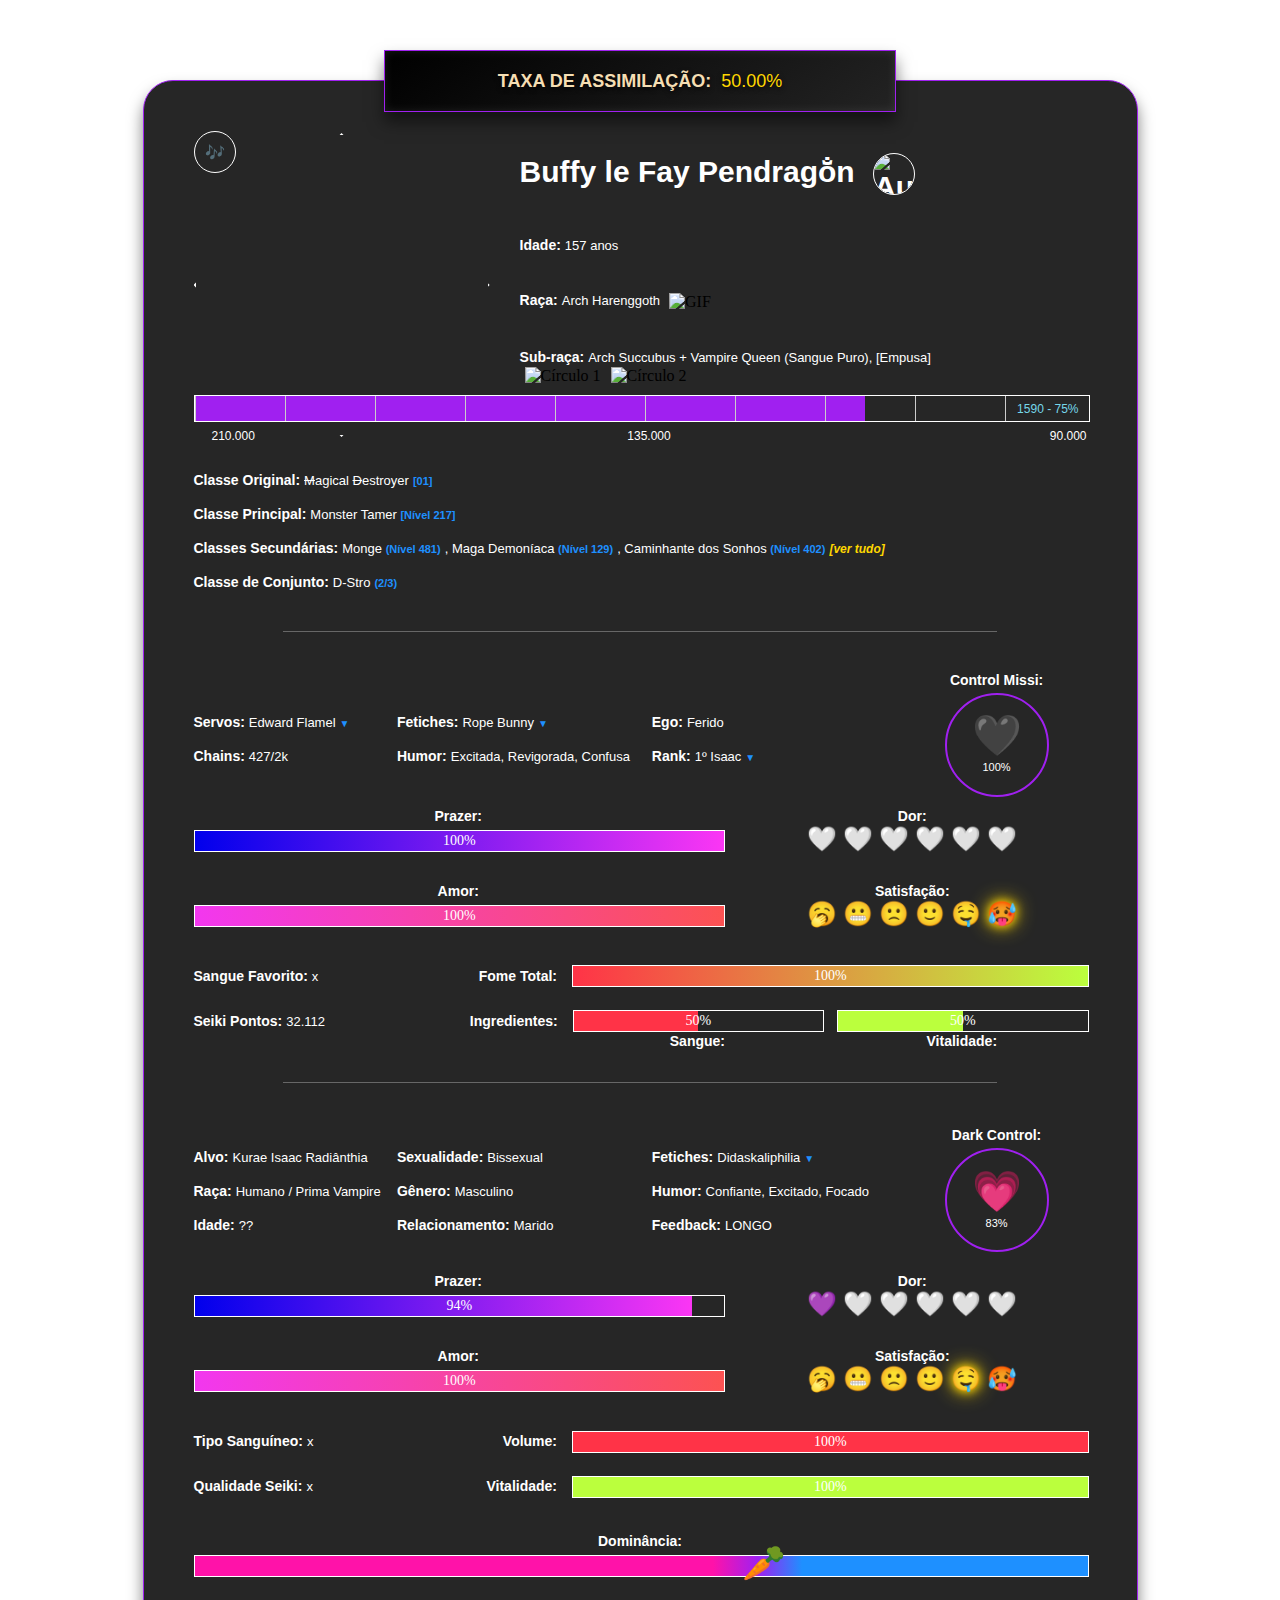
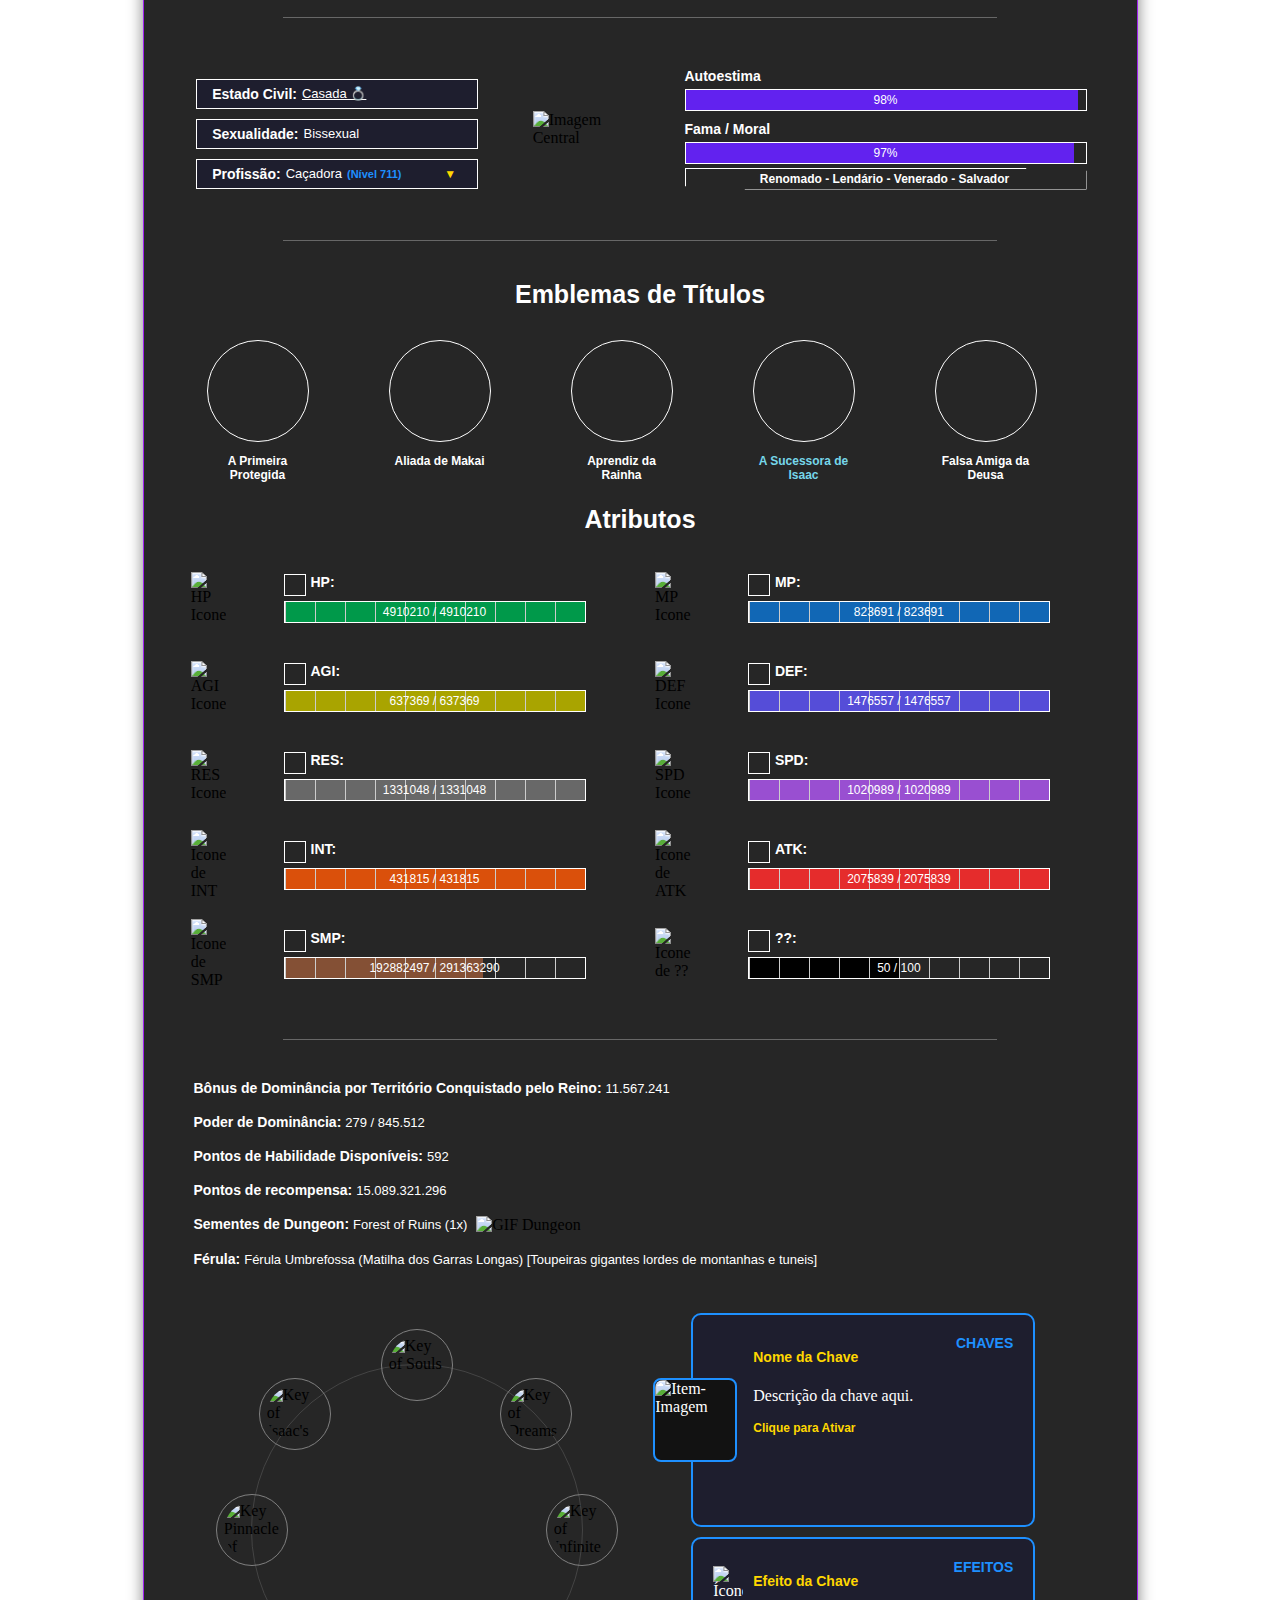
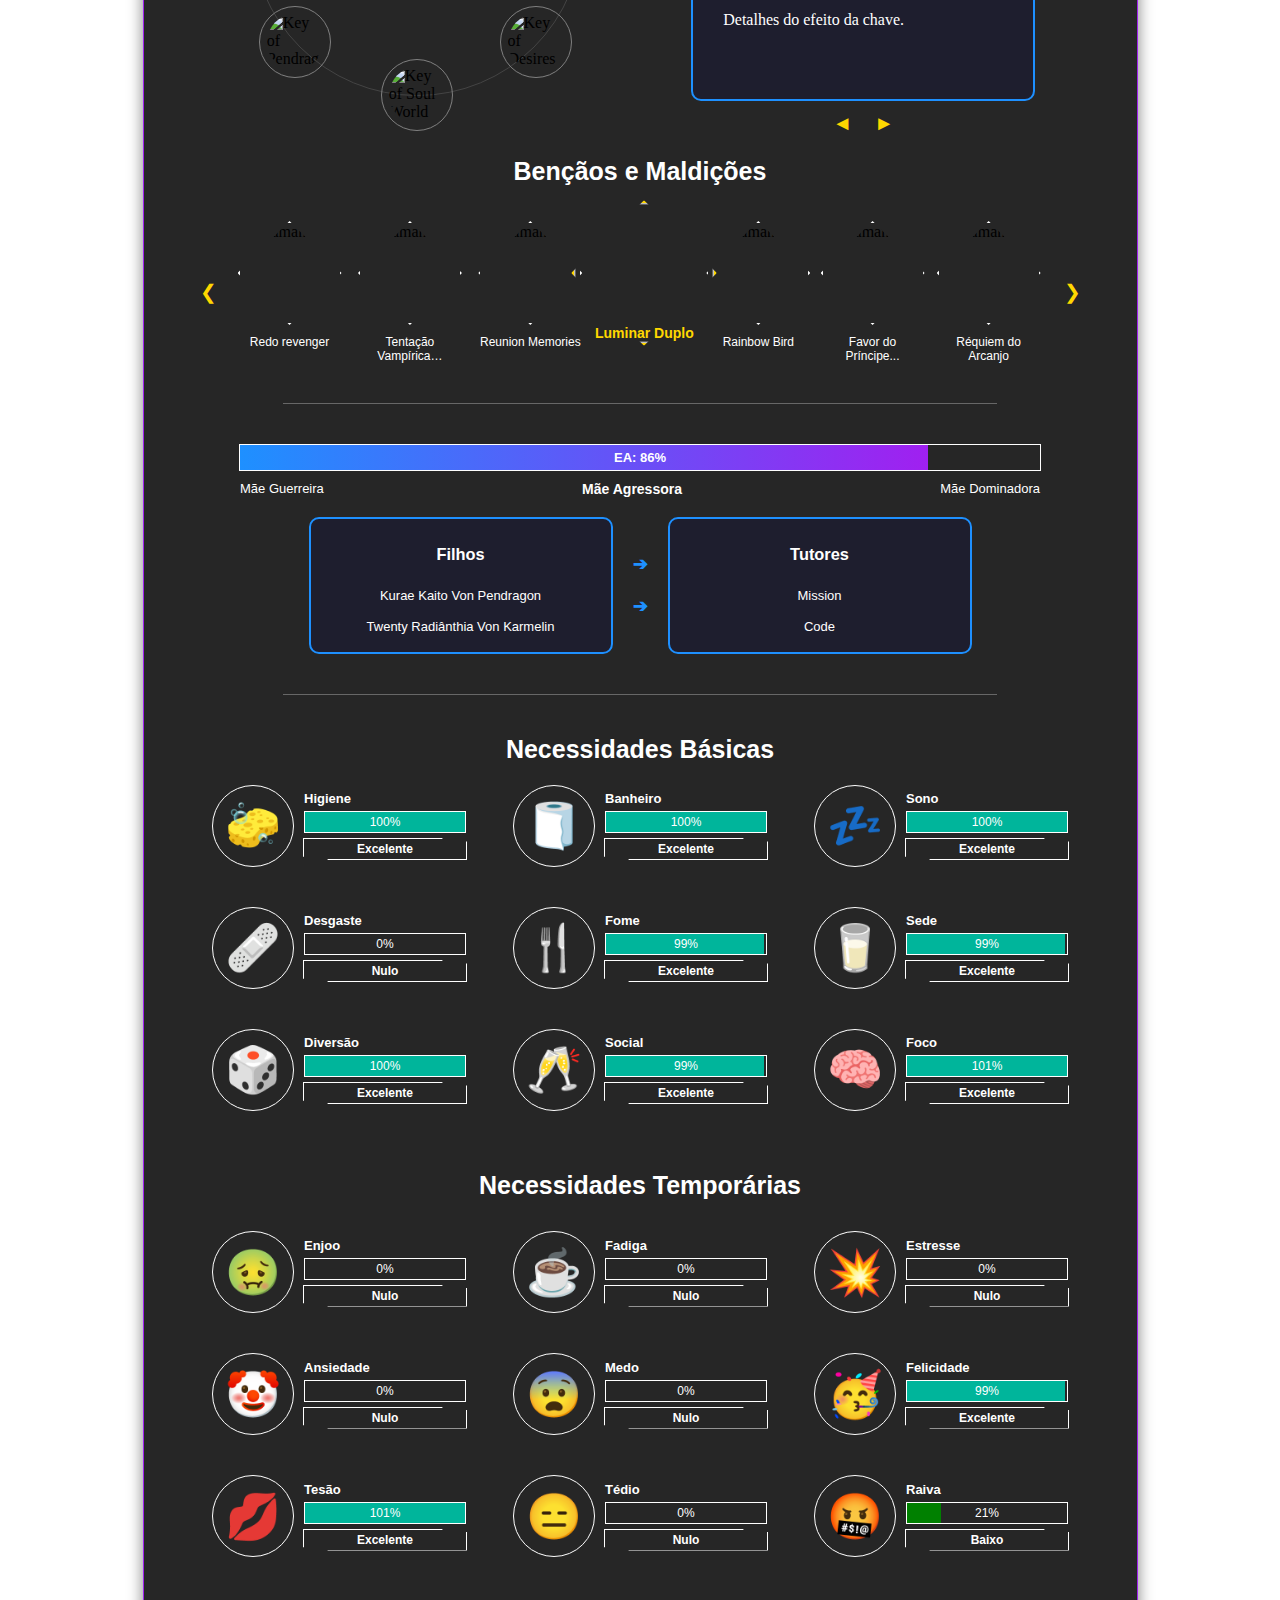
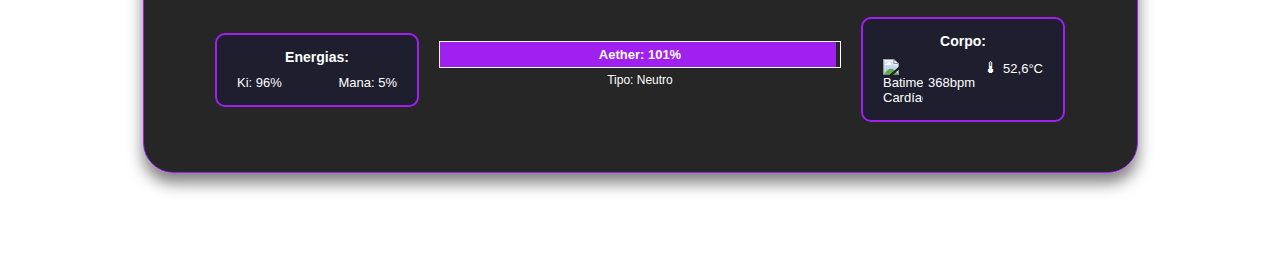
==== index.html @ 2a88dcba "Update index.html" ====
<!DOCTYPE html>
<html lang="pt-BR">
<head>
    <link rel="stylesheet" href="styles.css">
</head>
<body>

<div class="background1">
    <div class="background2">
        <div id="secao-aura"></div>
        <div id="secao-assimilacao"></div>
        <div id="secao-cabecalho"></div>
        <div id="secao-bahdinheiro"></div>
        <div id="secao-classes"></div>

        <div class="linha-separadora"></div>
        
        <div id="secao-modoempusa"></div>

        <div class="linha-separadora"></div>
        
        <div id="secao-modoempusa-alvo"></div>

        <div class="linha-separadora"></div>

        <!-- Características -->
        <div class="nova-secao">
            <!-- Textos - Estado Civil; Sexualidade e Profissão -->
            <div class="bloco-esquerdo">
                <!-- Estado Civil -->
                <div class="retangulo-texto">
                    <span class="subtitulo">Estado Civil:</span><span class="texto texto-clicavel-isaac" onclick="abrirJanelaEstadoCivil()">Casada 💍</span>
                </div>
        
                <!-- Sexualidade -->
                <div class="retangulo-texto">
                    <span class="subtitulo">Sexualidade:</span><span class="texto">Bissexual</span>
                </div>
        
                <!-- Profissão com Detalhes Ocultos -->
                <div class="retangulo-texto">
                    <span class="subtitulo">Profissão:</span>
                    <span class="texto">Caçadora</span> <span class="texto-brilhante2">(Nível 711)</span>
                    <button class="botao-expandir-profissao" onclick="toggleProfissao()">▼</button>
                </div>
        
                <!-- Retângulo Oculto para Detalhes -->
                <div class="retangulo-detalhes-profissao" id="detalhesProfissao">
                    <span class="texto">Vampire Hunter </span> <span class="texto-brilhante2">[301]</span> <span class="texto">, Dominatrix </span> <span class="texto-brilhante2">[MAX]</span>
                </div>
            </div>
        
            <!-- Buffy Pixel Art -->
            <div class="bloco-centro">
                <img src="https://github.com/PrinnyXII/st/blob/main/rep/Buffy/buffy%20o%20poet%20que%20move.gif?raw=truef" alt="Imagem Central" class="imagem-central">
            </div>
        
            <!-- Barras - Autoestima e Fama/Moral -->
            <div class="bloco-direito">
                <!-- Barra de Autoestima -->
                <div>
                    <div class="titulo-barra">Autoestima</div>
                    <div class="barra-porcentagem">
                        <div class="preenchimento-barra" id="barra-autoestima" style="width: 70%;"></div>
                        <span class="texto-barra" id="texto-autoestima"></span>
                    </div>
                </div>
        
                <!-- Barra de Fama / Moral -->
                <div>
                    <div class="titulo-barra">Fama / Moral</div>
                    <div class="barra-porcentagem">
                        <div class="preenchimento-barra" id="barra-fama" style="width: 50%;"></div>
                        <span class="texto-barra" id="texto-fama"></span>
                    </div>
                    <div class="status-fama">
                        <span id="status-fama">Status</span>
                    </div>
                </div>
            </div>
        </div>

        <!-- Janela Flutuante para Estado Civil -->
        <div class="janela-estado-civil" id="janelaEstadoCivil">
            <div class="conteudo-janela-isaac">
                <button class="botao-fechar" onclick="fecharJanelaEstadoCivil()">✖︎</button>
                <button class="botao-expandir" onclick="expandirJanela('janelaEstadoCivil')">❐</button>
        
                <!-- Botão de Música -->
                <div class="botao-musica-isaac" onclick="togglePlayerMusicaIsaac()">
                    <span class="texto-botao-musica">♪</span>
                </div>

                <!-- Balão de Pensamento -->
                <div class="balao-pensamento">
                    <span id="pensamento-texto">💤</span>
                </div>
                
                <!-- Bloco com Círculo e Informações Básicas -->
                <div class="bloco-circulo-isaac">
                    <div class="circulo-marido">
                        <img src="https://github.com/Cueinhah/Painel-de-Buffy/blob/main/assets/Imagens%20Isaac/sac3.jpg?raw=true" alt="Foto do Marido">
                    </div>
                    <div class="info-marido">
                        <h3>Kurae Radiânthia Pendragon Isaac <span class="icone-coroa">亗</span></h3>
                        <p><strong>Data do Casamento:</strong> ??</p>
                        <p><strong>Local do Casamento:</strong> Elkhorn - Mana River</p>
                    </div>
                </div>
                
                <!-- Bloco com Informações Detalhadas -->
                <div class="detalhes-marido">
                    <p><strong>Skills:</strong></p>
                    <ul>
                        <li>[nenhuma]</li>
                    </ul>
                    <p><strong>Pets/Familiares:</strong></p>
                    <ul>
                        <li>[nenhum]</li>
                    </ul>
                    <p><strong>Missões em Conjunto:</strong></p>
                    <ul>
                        <li>[nenhuma]</li>
                    </ul>
                    <p><strong>Propriedades do Casal:</strong></p>
                    <ul>
                        <li>[nenhuma]</li>
                    </ul>
                </div>
            </div>
        </div>

        <!-- Player de Música Isaac -->
        <div class="player-musica-isaac" id="playerMusicaIsaac" style="display: none;">
            <!-- Botão de fechar -->
            <button class="botao-fechar-musica-isaac" onclick="fecharPlayer()">✖︎</button>
        
            <!-- Lista de Música (≡) -->
            <div class="menu-musica-isaac">
                <button class="botao-menu-isaac" onclick="toggleLista()">≡</button>
                <div class="lista-musicas-isaac" id="listaMusicas"></div>
            </div>
        
            <!-- Círculo com imagem -->
            <div class="capa-musica-isaac">
                <img src="" alt="Capa da Música">
            </div>
        
            <!-- Informações e Controles -->
            <div class="info-controles-isaac">
                <!-- Botão Favoritar e Informações da Música -->
                <div class="info-musica-isaac">
                    <button class="botao-favoritar-isaac" onclick="favoritarMusica()">🤍</button>
                    <div>
                        <p class="nome-musica-isaac"></p>
                        <p class="autor-musica-isaac"></p>
                    </div>
                </div>
                <!-- Controles de Música -->
                <div class="controles-isaac">
                    <button class="botao-controle-isaac" onclick="retroceder10s()">|◁</button>
                    <button class="botao-controle-isaac" onclick="playPause()">►</button>
                    <button class="botao-controle-isaac" onclick="avancar10s()">▷|</button>
                </div>
            </div>
        
            <!-- Linha de Progresso -->
            <div class="linha-tempo">
                <span id="tempo-atual">00:00</span>
                <input type="range" id="progress-bar" value="0" max="100">
                <span id="tempo-total">00:00</span>
            </div>
        
            <!-- Elemento de Áudio -->
            <audio id="audio-player">
                <source src="" type="audio/mpeg">
                Seu navegador não suporta o elemento de áudio.
            </audio>
        </div>
        
            <div class="linha-separadora"></div>
    
            <!-- Títulos -->
            <h2 class="titulo2">Emblemas de Títulos</h2>
    
            <div class="carrossel-titulos">
                <div class="carrossel-imagens">
                    <div class="titulo-item" onclick="abrirJanelaTitulo(1)">
                        <div class="circulo-carrossel" style="background-image: url('https://github.com/PrinnyXII/st/blob/main/rep/Energias/ER1.jpg?raw=true');"></div>
                        <p class="texto-carrossel">A Primeira Protegida</p>
                    </div>
                    <div class="titulo-item" onclick="abrirJanelaTitulo(2)">
                        <div class="circulo-carrossel" style="background-image: url('https://github.com/PrinnyXII/st/blob/main/rep/Energias/ER2.jpg?raw=true');"></div>
                        <p class="texto-carrossel">Aliada de Makai</p>
                    </div>
                    <div class="titulo-item" onclick="abrirJanelaTitulo(3)">
                        <div class="circulo-carrossel" style="background-image: url('https://github.com/PrinnyXII/st/blob/main/rep/Energias/ER3.jpg?raw=true');"></div>
                        <p class="texto-carrossel">Aprendiz da Rainha</p>
                    </div>
                    <div class="titulo-item" onclick="abrirJanelaTitulo(4)">
                        <div class="circulo-carrossel" style="background-image: url('https://github.com/PrinnyXII/st/blob/main/rep/Energias/EB1.jpg?raw=true');"></div>
                        <p class="texto-ativo-carrossel">A Sucessora de Isaac</p>
                    </div>
                    <div class="titulo-item" onclick="abrirJanelaTitulo(5)">
                        <div class="circulo-carrossel" style="background-image: url('https://github.com/PrinnyXII/st/blob/main/rep/Energias/EL9.jpg?raw=true');"></div>
                        <p class="texto-carrossel">Falsa Amiga da Deusa</p>
                    </div>
                    <div class="titulo-item" onclick="abrirJanelaTitulo(6)">
                        <div class="circulo-carrossel" style="background-image: url('https://github.com/PrinnyXII/st/blob/main/rep/Energias/EL3.jpg?raw=true');"></div>
                        <p class="texto-carrossel">Amante do Destino</p>
                    </div>
                    <div class="titulo-item" onclick="abrirJanelaTitulo(7)">
                        <div class="circulo-carrossel" style="background-image: url('https://github.com/PrinnyXII/st/blob/main/rep/Energias/ED6.jpg?raw=true');"></div>
                        <p class="texto-carrossel">Rainha da Casta</p>
                    </div>
                    <div class="titulo-item" onclick="abrirJanelaTitulo(8)">
                        <div class="circulo-carrossel" style="background-image: url('https://github.com/PrinnyXII/st/blob/main/rep/Energias/ED5.jpg?raw=true');"></div>
                        <p class="texto-ativo-carrossel">Rainha de Todos os Vampiros</p>
                    </div>
                    <div class="titulo-item" onclick="abrirJanelaTitulo(9)">
                        <div class="circulo-carrossel" style="background-image: url('https://github.com/PrinnyXII/st/blob/main/rep/Energias/EC4.jpg?raw=true');"></div>
                        <p class="texto-carrossel">Four of Clubs</p>
                    </div>
                    <div class="titulo-item" onclick="abrirJanelaTitulo(10)">
                        <div class="circulo-carrossel" style="background-image: url('https://github.com/PrinnyXII/st/blob/main/rep/Energias/EC1.jpg?raw=true');"></div>
                        <p class="texto-carrossel">Dreamer</p>
                    </div>
                    <div class="titulo-item" onclick="abrirJanelaTitulo(11)">
                        <div class="circulo-carrossel" style="background-image: url('https://github.com/PrinnyXII/st/blob/main/rep/Energias/EE10.jpg?raw=true');"></div>
                        <p class="texto-ativo-carrossel">Mother of Souls</p>
                    </div>
                    <div class="titulo-item" onclick="abrirJanelaTitulo(12)">
                        <div class="circulo-carrossel" style="background-image: url('https://github.com/PrinnyXII/st/blob/main/rep/Energias/EI1.jpg?raw=true');"></div>
                        <p class="texto-ativo-carrossel">A Lady da Segunda Forjas</p>
                    </div>
                    <div class="titulo-item" onclick="abrirJanelaTitulo(13)">
                        <div class="circulo-carrossel" style="background-image: url('https://github.com/PrinnyXII/st/blob/main/rep/Energias/EC2.jpg?raw=true');"></div>
                        <p class="texto-carrossel">Consumidora da Loucura</p>
                    </div>
                    <div class="titulo-item" onclick="abrirJanelaTitulo(14)">
                        <div class="circulo-carrossel" style="background-image: url('https://github.com/PrinnyXII/st/blob/main/rep/Energias/EG2.jpg?raw=true');"></div>
                        <p class="texto-ativo-carrossel">Lady do Segundo Domo</p>
                    </div>
                    <div class="titulo-item" onclick="abrirJanelaTitulo(15)">
                        <div class="circulo-carrossel" style="background-image: url('https://github.com/PrinnyXII/st/blob/main/rep/Energias/EE7.jpg?raw=true');"></div>
                        <p class="texto-carrossel">Soberana das Primeiras Terras</p>
                    </div>
                    <div class="titulo-item" onclick="abrirJanelaTitulo(16)">
                        <div class="circulo-carrossel" style="background-image: url('https://github.com/PrinnyXII/st/blob/main/rep/Energias/ED2.jpg?raw=true');"></div>
                        <p class="texto-carrossel">Detentora do fim</p>
                    </div>
                    <div class="titulo-item" onclick="abrirJanelaTitulo(17)">
                        <div class="circulo-carrossel" style="background-image: url('https://github.com/PrinnyXII/st/blob/main/rep/Energias/EE5.jpg?raw=true');"></div>
                        <p class="texto-carrossel">Mãe do inicio</p>
                    </div>
                    <div class="titulo-item" onclick="abrirJanelaTitulo(17)">
                        <div class="circulo-carrossel" style="background-image: url('https://github.com/PrinnyXII/st/blob/main/rep/Energias/ED8.jpg?raw=true');"></div>
                        <p class="texto-carrossel">Agressora de Primordiais</p>
                    </div>
                    <div class="titulo-item" onclick="abrirJanelaTitulo(17)">
                        <div class="circulo-carrossel" style="background-image: url('https://github.com/PrinnyXII/st/blob/main/rep/Energias/ED3.jpg?raw=true');"></div>
                        <p class="texto-ativo-carrossel">Mãe Agressora</p>
                    </div>
                    <div class="titulo-item" onclick="abrirJanelaTitulo(17)">
                        <div class="circulo-carrossel" style="background-image: url('https://github.com/PrinnyXII/st/blob/main/rep/Energias/ES2.jpg?raw=true');"></div>
                        <p class="texto-ativo-carrossel">Guardiã do Elísio</p>
                    </div>

                    <!-- Buffy em seu Habitat Natural - Ativa -->                     
                    <div class="titulo-item" onclick="abrirJanelaTitulo(17)">
                        <div class="circulo-carrossel" style="background-image: url('https://github.com/PrinnyXII/st/blob/main/rep/Energias/ES2.jpg?raw=true');"></div>
                        <p class="texto-ativo-carrossel">A Professora Indomável</p>
                    </div>
                    <div class="titulo-item" onclick="abrirJanelaTitulo(17)">
                        <div class="circulo-carrossel" style="background-image: url('https://github.com/PrinnyXII/st/blob/main/rep/Energias/ES2.jpg?raw=true');"></div>
                        <p class="texto-ativo-carrossel">A Mestra dos Sentidos</p>
                    </div>
                    <div class="titulo-item" onclick="abrirJanelaTitulo(17)">
                        <div class="circulo-carrossel" style="background-image: url('https://github.com/PrinnyXII/st/blob/main/rep/Energias/ES2.jpg?raw=true');"></div>
                        <p class="texto-ativo-carrossel">A Devoradora de Vontades</p>
                    </div>
                    <div class="titulo-item" onclick="abrirJanelaTitulo(17)">
                        <div class="circulo-carrossel" style="background-image: url('https://github.com/PrinnyXII/st/blob/main/rep/Energias/ES2.jpg?raw=true');"></div>
                        <p class="texto-ativo-carrossel">A Tecelã do Êxtase</p>
                    </div>
                    <div class="titulo-item" onclick="abrirJanelaTitulo(17)">
                        <div class="circulo-carrossel" style="background-image: url('https://github.com/PrinnyXII/st/blob/main/rep/Energias/ES2.jpg?raw=true');"></div>
                        <p class="texto-ativo-carrossel">A Imperatriz do Prazer Proibido</p>
                    </div>
                    <div class="titulo-item" onclick="abrirJanelaTitulo(17)">
                        <div class="circulo-carrossel" style="background-image: url('https://github.com/PrinnyXII/st/blob/main/rep/Energias/ES2.jpg?raw=true');"></div>
                        <p class="texto-ativo-carrossel">A Portadora da Chama Gêmea</p>
                    </div>
                     <div class="titulo-item" onclick="abrirJanelaTitulo(17)">
                        <div class="circulo-carrossel" style="background-image: url('https://github.com/PrinnyXII/st/blob/main/rep/Energias/ES2.jpg?raw=true');"></div>
                        <p class="texto-ativo-carrossel">A Desafiadora do Destino</p>
                     </div> 
                         
                    <!-- Buffy SUPOSTAMENTE "Passsiva" -->                    
                    <div class="titulo-item" onclick="abrirJanelaTitulo(17)">
                        <div class="circulo-carrossel" style="background-image: url('https://github.com/PrinnyXII/st/blob/main/rep/Energias/ES2.jpg?raw=true');"></div>
                        <p class="texto-ativo-carrossel">A Aluna Rebelde</p>
                    </div>
                    <div class="titulo-item" onclick="abrirJanelaTitulo(17)">
                        <div class="circulo-carrossel" style="background-image: url('https://github.com/PrinnyXII/st/blob/main/rep/Energias/ES2.jpg?raw=true');"></div>
                        <p class="texto-ativo-carrossel">A Presa Consentida</p>
                    </div>
                    <div class="titulo-item" onclick="abrirJanelaTitulo(17)">
                        <div class="circulo-carrossel" style="background-image: url('https://github.com/PrinnyXII/st/blob/main/rep/Energias/ES2.jpg?raw=true');"></div>
                        <p class="texto-ativo-carrossel">A Despida de Defesas</p>
                    </div>
                    <div class="titulo-item" onclick="abrirJanelaTitulo(17)">
                        <div class="circulo-carrossel" style="background-image: url('https://github.com/PrinnyXII/st/blob/main/rep/Energias/ES2.jpg?raw=true');"></div>
                        <p class="texto-ativo-carrossel">O Espelho do Desejo</p>
                    </div>
                    <div class="titulo-item" onclick="abrirJanelaTitulo(17)">
                        <div class="circulo-carrossel" style="background-image: url('https://github.com/PrinnyXII/st/blob/main/rep/Energias/ES2.jpg?raw=true');"></div>
                        <p class="texto-ativo-carrossel">A Provocadora Provocada</p>
                    </div>
                    <div class="titulo-item" onclick="abrirJanelaTitulo(17)">
                        <div class="circulo-carrossel" style="background-image: url('https://github.com/PrinnyXII/st/blob/main/rep/Energias/ES2.jpg?raw=true');"></div>
                        <p class="texto-ativo-carrossel">A Receptora do Êxtase</p>
                    </div>
                     <div class="titulo-item" onclick="abrirJanelaTitulo(17)">
                        <div class="circulo-carrossel" style="background-image: url('https://github.com/PrinnyXII/st/blob/main/rep/Energias/ES2.jpg?raw=true');"></div>
                        <p class="texto-ativo-carrossel">A Desafiada em seu Trono</p>
                    </div>                   
                </div>
            </div>
            
            <div class="janela-titulos" id="janelaTitulo11" style="display: none;">
                <div class="janela-botoes">
                    <button class="botao-expandir" onclick="expandirJanelaTitulo(11)">❐</button>
                    <button class="botao-fechar" onclick="fecharJanelaTitulo(11)">✖︎</button>
                </div>
                <div class="conteudo-janela">
                    <h3>Título: Mother of Souls</h3>
                    <p><span class='subtitulo'>Classe:</span> <span class='texto'>Mítico</span></p>
                    <p><span class='subtitulo'>Nível:</span> <span class='texto'>1</span></p>
                    <p><span class='subtitulo'>Modo:</span> <span class='texto'>[on]</span> <span class='texto-brilhante'>[off]</span></p>
                    <p><span class='subtitulo'>Descrição:</span> <span class='texto'>Este é um título único conquistado por você, um marco em sua jornada em direção à posição de Deusa das Almas. À medida que você avança nos níveis deste título, diversas habilidades e vantagens relacionadas ao uso de almas serão liberadas.</span></p>
                    <p><span class='subtitulo'>Habilidade Desbloqueada - Aura da Alma:</span> <span class='texto'>No nível 1, você ganha a habilidade de emanar uma aura que fortalece as almas ao seu redor. Isso aumenta a resistência espiritual de seus aliados e enfraquece os espíritos malignos que se opõem a você.</span></p>
                    <p><span class='subtitulo'>Habilidade Desbloqueada - Comunhão Espiritual:</span> <span class='texto'>No nível 2, você poderá se comunicar diretamente com as almas, entendendo suas histórias e desejos. Isso pode ser útil para coletar informações, obter assistência espiritual e até mesmo persuadir almas a ajudarem em sua causa.</span></p>
                </div>
            </div>
    
            <div class="janela-titulos" id="janelaTitulo6" style="display: none;">
                <div class="janela-botoes">
                    <button class="botao-expandir" onclick="expandirJanelaTitulo(6)">❐</button>
                    <button class="botao-fechar" onclick="fecharJanelaTitulo(6)">✖︎</button>
                </div>
                <div class="conteudo-janela">
                    <h3>Título: Amante do Destino</h3>
                    <p><span class='subtitulo'>Classe:</span> <span class='texto'>Mítico</span></p>
                    <p><span class='subtitulo'>Nível:</span> <span class='texto'>1</span></p
                    <p><span class='subtitulo'>Modo:</span> <span class='texto-brilhante'>[on]</span> <span class='texto'>[off]</span></p>                          
                    <p><span class='subtitulo'>Descrição:</span> <span class='texto'>Este é um título que marca sua afinidade única com os caminhos do destino, uma conexão profunda com os fios que tecem a trama da vida. À medida que você avança nos níveis deste título, habilidades e vantagens relacionadas ao controle e compreensão do destino serão desbloqueadas.</span></p>                                             <p><span class='subtitulo'>Habilidade Desbloqueada - Visão do Destino:</span> <span class='texto'>No nível 1, você ganha a habilidade de vislumbrar vislumbres do futuro iminente, permitindo-lhe antecipar eventos e tomar decisões mais informadas.</span></p>
                    <p><span class='subtitulo'>Habilidade Desbloqueada - Teia do Destino:</span> <span class='texto'>No nível 2, você pode manipular sutilmente os fios do destino, tecendo e alterando pequenos aspectos das vidas das pessoas ao seu redor para alinhar-se com seus objetivos ou propósitos maiores.</span></p>  
                </div>
            </div>
    
            <!-- Atributos -->
            <h2 class="titulo2">Atributos</h2>
    
            <div class="atributos-container">
                <!-- Primeira linha de atributos: HP e MP -->
                <div class="atributo">
                    <div class="icone-atributo"><img src="https://github.com/PrinnyXII/st/blob/main/rep/HP.gif?raw=true" alt="HP Icone"></div>
                    <div class="conteudo-atributo">
                        <div class="titulo-e-marcacao">
                            <div class="marcacao-atributo" onclick="toggleCheckbox(this)"></div>
                            <div class="titulo-barra-atributo">HP:</div>
                        </div>
                        <div class="barra-porcentagem-atributo">
                            <div class="preenchimento-barra-atributo hp" id="barra-hp"></div>
                            <span class="texto-barra-atributo" id="texto-hp"></span>
                        </div>
                    </div>
                </div>
                
                <div class="atributo">
                    <div class="icone-atributo"><img src="https://github.com/PrinnyXII/st/blob/main/rep/MP.gif?raw=true" alt="MP Icone"></div>
                    <div class="conteudo-atributo">
                        <div class="titulo-e-marcacao">
                            <div class="marcacao-atributo" onclick="toggleCheckbox(this)"></div>
                            <div class="titulo-barra-atributo">MP:</div>
                        </div>
                        <div class="barra-porcentagem-atributo">
                            <div class="preenchimento-barra-atributo mp" id="barra-mp"></div>
                            <span class="texto-barra-atributo" id="texto-mp"></span>
                        </div>
                    </div>
                </div>
    
                <!-- Segunda linha de atributos: AGI e DEF -->
                <div class="atributo">
                    <div class="icone-atributo"><img src="https://github.com/PrinnyXII/st/blob/main/rep/AGI.gif?raw=true" alt="AGI Icone"></div>
                    <div class="conteudo-atributo">
                        <div class="titulo-e-marcacao">
                            <div class="marcacao-atributo" onclick="toggleCheckbox(this)"></div>
                            <div class="titulo-barra-atributo">AGI:</div>
                        </div>
                        <div class="barra-porcentagem-atributo">
                            <div class="preenchimento-barra-atributo agi" id="barra-agi"></div>
                            <span class="texto-barra-atributo" id="texto-agi"></span>
                        </div>
                    </div>
                </div>
                <div class="atributo">
                    <div class="icone-atributo"><img src="https://github.com/PrinnyXII/st/blob/main/rep/DEF.gif?raw=true" alt="DEF Icone"></div>
                    <div class="conteudo-atributo">
                        <div class="titulo-e-marcacao">
                            <div class="marcacao-atributo" onclick="toggleCheckbox(this)"></div>
                            <div class="titulo-barra-atributo">DEF:</div>
                        </div>
                        <div class="barra-porcentagem-atributo">
                            <div class="preenchimento-barra-atributo def" id="barra-def" style="width: 70%;"></div>
                            <span class="texto-barra-atributo" id="texto-def"></span>
                        </div>
                    </div>
                </div>
    
                <!-- Terceira linha de atributos: RES e SPD -->
                <div class="atributo">
                    <div class="icone-atributo"><img src="https://github.com/PrinnyXII/st/blob/main/rep/RES.gif?raw=true" alt="RES Icone"></div>
                    <div class="conteudo-atributo">
                        <div class="titulo-e-marcacao">
                            <div class="marcacao-atributo" onclick="toggleCheckbox(this)"></div>
                            <div class="titulo-barra-atributo">RES:</div>
                        </div>
                        <div class="barra-porcentagem-atributo">
                            <div class="preenchimento-barra-atributo res" id="barra-res" style="width: 70%;"></div>
                            <span class="texto-barra-atributo" id="texto-res"></span>
                        </div>
                    </div>
                </div>
                <div class="atributo">
                    <div class="icone-atributo"><img src="https://github.com/PrinnyXII/st/blob/main/rep/SPD.gif?raw=true" alt="SPD Icone"></div>
                    <div class="conteudo-atributo">
                        <div class="titulo-e-marcacao">
                            <div class="marcacao-atributo" onclick="toggleCheckbox(this)"></div>
                            <div class="titulo-barra-atributo">SPD:</div>
                        </div>
                        <div class="barra-porcentagem-atributo">
                            <div class="preenchimento-barra-atributo spd" id="barra-spd" style="width: 70%;"></div>
                            <span class="texto-barra-atributo" id="texto-spd"></span>
                        </div>
                    </div>
                </div>
    
                <!-- Quarta linha de atributos: INT e ATK -->
                <div class="atributo">
                    <div class="icone-atributo"><img src="https://github.com/PrinnyXII/st/blob/main/rep/INT.gif?raw=true" alt="Icone de INT"></div>
                    <div class="conteudo-atributo">
                        <div class="titulo-e-marcacao">
                            <div class="marcacao-atributo" onclick="toggleCheckbox(this)"></div>
                            <div class="titulo-barra-atributo">INT:</div>
                        </div>
                        <div class="barra-porcentagem-atributo">
                            <div class="preenchimento-barra-atributo int" id="barra-int" style="width: 70%;"></div>
                            <span class="texto-barra-atributo" id="texto-int"></span>
                        </div>
                    </div>
                </div>
                <div class="atributo">
                    <div class="icone-atributo"><img src="https://github.com/PrinnyXII/st/blob/main/rep/ATK.gif?raw=true" alt="Icone de ATK"></div>
                    <div class="conteudo-atributo">
                        <div class="titulo-e-marcacao">
                            <div class="marcacao-atributo" onclick="toggleCheckbox(this)"></div>
                            <div class="titulo-barra-atributo">ATK:</div>
                        </div>
                        <div class="barra-porcentagem-atributo">
                            <div class="preenchimento-barra-atributo atk" id="barra-atk" style="width: 70%;"></div>
                            <span class="texto-barra-atributo" id="texto-atk"></span>
                        </div>
                    </div>
                </div>
    
                <!-- Quinta linha de atributos: SMP e ?? -->
                <div class="atributo">
                    <div class="icone-atributo"><img src="https://github.com/PrinnyXII/st/blob/main/rep/SMP.gif?raw=true" alt="Icone de SMP"></div>
                    <div class="conteudo-atributo">
                        <div class="titulo-e-marcacao">
                            <div class="marcacao-atributo" onclick="toggleCheckbox(this)"></div>
                            <div class="titulo-barra-atributo">SMP:</div>
                        </div>
                        <div class="barra-porcentagem-atributo">
                            <div class="preenchimento-barra-atributo smp" id="barra-smp" style="width: 70%;"></div>
                            <span class="texto-barra-atributo" id="texto-smp"></span>
                        </div>
                    </div>
                </div>
                <div class="atributo">
                    <div class="icone-atributo"><img src="https://github.com/PrinnyXII/st/blob/main/rep/ASMP.gif?raw=true" alt="Icone de ??"></div>
                    <div class="conteudo-atributo">
                        <div class="titulo-e-marcacao">
                            <div class="marcacao-atributo" onclick="toggleCheckbox(this)"></div>
                            <div class="titulo-barra-atributo">??:</div>
                        </div>
                        <div class="barra-porcentagem-atributo">
                            <div class="preenchimento-barra-atributo unknown" id="barra-unknown" style="width: 70%;"></div>
                            <span class="texto-barra-atributo" id="texto-unknown"></span>
                        </div>
                    </div>
                </div>
            </div>
    
            <div class="linha-separadora"></div>
    
            <!-- Informações 02 -->
            <p><span class="subtitulo">Bônus de Dominância por Território Conquistado pelo Reino:</span> <span class="texto">11.567.241</span></p>
            <p><span class="subtitulo">Poder de Dominância:</span> <span class="texto">279 / 845.512</span></p>
            <p><span class="subtitulo">Pontos de Habilidade Disponíveis:</span> <span class="texto">592</span></p>
            <p><span class="subtitulo">Pontos de recompensa:</span> <span class="texto">15.089.321.296</span></p>
            <p><span class="subtitulo">Sementes de Dungeon:</span> 
               <span class="texto">Forest of Ruins (1x)</span>
               <span class="gif-dungeon">
                   <img src="https://github.com/PrinnyXII/st/blob/main/rep/pseed.gif?raw=true" alt="GIF Dungeon">
               </span>
            </p>
            <p><span class="subtitulo">Férula:</span> <span class="texto">Férula Umbrefossa (Matilha dos Garras Longas) [Toupeiras gigantes lordes de montanhas e tuneis]</span></p>
    
           <!-- Chaves -->
            <div class="container-chave">
                <!-- Bloco Esquerdo -->
                <div class="bloco-esquerdo">
                    <div class="circulo-base">
                        
                        <!-- Círculos Pequenos -->
                       <div class="circulo-pequeno" id="circulo1" onclick="navegar(0)" onclick="toggleCirculo1()">
                            <img src="https://github.com/Cueinhah/Painel-de-Buffy/blob/main/assets/Recursos/Key%20of%20Souls.png?raw=true" alt="Key of Souls">
                            <div class="janela-chave"
                                >Key of Souls <span class="quantidade">(1x)</span>
                            </div>
                        </div>
                        <div class="circulo-pequeno" id="circulo2" onclick="navegar(1)" onclick="toggleCirculo1()">
                            <img src="https://github.com/Cueinhah/Painel-de-Buffy/blob/main/assets/Recursos/Key%20of%20Dreams.png?raw=true" alt="Key of Dreams">
                            <div class="janela-chave">
                                Key of Dreams <span class="quantidade">(1x)</span>
                            </div>
                        </div>
                        <div class="circulo-pequeno" id="circulo3" onclick="navegar(2)" onclick="toggleCirculo1()">
                            <img src="https://github.com/Cueinhah/Painel-de-Buffy/blob/main/assets/Recursos/Key%20of%20Infinite%20Moon%20Mansion.png?raw=true" alt="Key of Infinite Moon Mansion">
                            <div class="janela-chave">
                                Key of Infinite Moon Mansion <span class="quantidade">(1x)</span>
                            </div>
                        </div>
                        <div class="circulo-pequeno" id="circulo4" onclick="navegar(3)" onclick="toggleCirculo1()">
                            <img src="https://github.com/Cueinhah/Painel-de-Buffy/blob/main/assets/Recursos/Key%20of%20Desires.png?raw=true" alt="Key of Desires">
                            <div class="janela-chave"
                                >Key of Desires <span class="quantidade">(1x)</span>
                            </div>
                        </div>
                        <div class="circulo-pequeno" id="circulo5" onclick="navegar(4)" onclick="toggleCirculo1()">
                            <img src="https://github.com/Cueinhah/Painel-de-Buffy/blob/main/assets/Recursos/Key%20of%20Soul%20World.png?raw=true" alt="Key of Soul World">
                            <div class="janela-chave">
                                Key of Soul World <span class="quantidade">(1x)</span>
                            </div>
                        </div>
                        <div class="circulo-pequeno" id="circulo6" onclick="navegar(5)" onclick="toggleCirculo1()">
                            <img src="https://github.com/Cueinhah/Painel-de-Buffy/blob/main/assets/Recursos/Key%20of%20Pendragon.png?raw=true" alt="Key of Pendragon">
                            <div class="janela-chave">
                                Key of Pendragon <span class="quantidade">(1x)</span>
                            </div>
                        </div>
                        <div class="circulo-pequeno" id="circulo7" onclick="navegar(6)" onclick="toggleCirculo1()">
                            <img src="https://github.com/Cueinhah/Painel-de-Buffy/blob/main/assets/Recursos/Key%20Pinnacle%20of%20Flames.png?raw=true" alt="Key Pinnacle of Flames">
                            <div class="janela-chave">
                                Key Pinnacle of Flames <span class="quantidade">(1x)</span>
                            </div>
                        </div>
                        <div class="circulo-pequeno" id="circulo8" onclick="navegar(7)" onclick="toggleCirculo1()">
                            <img src="https://github.com/Cueinhah/Painel-de-Buffy/blob/main/assets/Recursos/Key%20of%20Isaac's%20Heart.png?raw=true" alt="Key of Isaac's Heart">
                            <div class="janela-chave">
                                Key of Isaac's Heart <span class="quantidade">(2/2)</span>
                            </div>
                        </div>
                    </div>
                </div>
            
                <!-- Bloco Direito -->
                <div class="bloco-direito">
                    <!-- Retângulo Item -->
                    <div class="retangulo item" id="retangulo-item">
                        <div class="item-imagem">
                            <img src="https://imgur.com/zHQo8sh.png" alt="Item-Imagem">
                        </div>
                        <div class="topo-retangulo">
                            <h4 class="titulo-item" id="titulo-item">Nome da Chave</h4>
                            <span class="descricao-secao">CHAVES</span>
                        </div>
                        <p class="descricao-detalhada">Descrição da chave aqui.</p>
                        <p class="clicavel" onclick="ativarChave()">Clique para Ativar</p>
                    </div>
            
                    <!-- Retângulo Efeitos -->
                    <div class="retangulo efeitos" id="retangulo-efeitos">
                        <div class="topo-retangulo">
                            <img src="https://imgur.com/zHQo8sh.png" alt="Ícone do Efeito">
                            <h4 class="titulo-efeito">Efeito da Chave</h4>
                            <span class="descricao-secao">EFEITOS</span>
                        </div>
                        <p class="detalhes-detalhados">Detalhes do efeito da chave.</p>
                    </div>
                    
                    <!-- Navegação -->
                    <div class="navegacao">
                        <button onclick="navegar(-1)">◄</button>
                        <button onclick="navegar(1)">►</button>
                    </div>
                </div>
            </div>
            
            <!-- Bençãos/Maldições -->
            <h2 class="titulo2">Bençãos e Maldições</h2>
    
            <div class="carrossel-selos">
                <button class="seta" onclick="moverCarrossel(-1)">❮</button>
                <div class="carrossel-diamantes"> 
                    <div class="diamante-item" onclick="abrirJanela('janelaBencao1')">
                        <div class="diamante">
                            <img src="https://github.com/PrinnyXII/st/blob/main/rep/Energias/ER6.jpg?raw=true" alt="Diamante">
                        </div>
                        <div class="texto-diamante">Redo revenger</div>
                    </div>
                    <div class="diamante-item" onclick="abrirJanela('janelaBencao2')">
                        <div class="diamante">
                            <img src="https://github.com/PrinnyXII/st/blob/main/rep/Energias/ER5.jpg?raw=true" alt="Diamante">
                        </div>
                        <div class="texto-diamante">Tentação Vampírica…</div>
                    </div>
                    <div class="diamante-item" onclick="abrirJanela('janelaBencao3')">
                        <div class="diamante">
                            <img src="https://github.com/PrinnyXII/st/blob/main/rep/Energias/EC3.jpg?raw=true" alt="Diamante">
                        </div>
                        <div class="texto-diamante">Reunion Memories</div>
                    </div>
                    <div class="diamante-item" onclick="abrirJanela('janelaBencao4')">
                        <div class="diamante">
                            <img src="https://github.com/PrinnyXII/st/blob/main/rep/Energias/EL5.jpg?raw=true">
                        </div>
                        <div class="texto-diamante">Luminar Duplo</div>
                    </div>
                    <div class="diamante-item" onclick="abrirJanela('janelaBencao5')">
                        <div class="diamante">
                            <img src="https://github.com/PrinnyXII/st/blob/main/rep/Energias/EC6.jpg?raw=true" alt="Diamante">
                        </div>
                        <div class="texto-diamante">Rainbow Bird</div>
                    </div>
                    <div class="diamante-item" onclick="abrirJanela('janelaBencao6')">
                        <div class="diamante">
                            <img src="https://github.com/PrinnyXII/st/blob/main/rep/Energias/EC6.jpg?raw=true" alt="Diamante">
                        </div>
                        <div class="texto-diamante">Favor do Príncipe...</div>
                    </div>
                    <div class="diamante-item" onclick="abrirJanela('janelaBencao7')">
                        <div class="diamante">
                            <img src="https://github.com/PrinnyXII/st/blob/main/rep/Energias/EC6.jpg?raw=true" alt="Diamante">
                        </div>
                        <div class="texto-diamante">Réquiem do Arcanjo</div>
                    </div>
                </div>
                <button class="seta" onclick="moverCarrossel(1)">❯</button>
            </div>
    
            <!-- Janela Flutuante para Bênção/Maldição -->
            <div class="janela-bencao" id="janelaBencao2">
                <div class="janela-botoes">
                    <button class="botao-expandir" onclick="expandirJanela('janelaBencao2')">❐</button>
                    <button class="botao-fechar" onclick="fecharJanela('janelaBencao2')">✖︎</button>
                </div>
                <div class="conteudo-janela">
                    <h3>#Nova Bênção Única Desbloqueada: Tentação Vampírica da Rainha</h3>
                    <p><span class='subtitulo'>Descrição:</span> <span class="texto">Seres com a capacidade de transferir vampirismo sentem uma atração irresistível por você e experimentam prazer em seguir suas ordens. Enquanto estiverem obedecendo a suas instruções, aqueles sob seu comando receberão um constante aumento nos seus atributos. Além disso, essa bênção pode esconder efeitos ocultos que proporcionam benefícios adicionais.</span></p>
                    <p><span class='subtitulo'>Tipo:</span> <span class='texto'>Luz/Vampiro/Succubus/Empusa</span></p>
                    <p><span class='subtitulo'>Nível:</span> <span class='texto'>Máximo</span></p>
                    <p><span class='subtitulo'>Classe:</span> <span class='texto'>Bênção de Classe SS</span></p>
                    <h3>Funcionamento Detalhado:</h3>
                    <p><span class='subtitulo'>Atração Vampírica:</span> <span class='texto'>A bênção cria uma irresistível atração em seres com a capacidade de transferir o vampirismo. Eles se sentem atraídos por você e desejam segui-lo.</span></p>
                    <p><span class='subtitulo'>Prazer na Obediência:</span> <span class='texto'>Aqueles que obedecem às suas ordens experimentam um prazer profundo e gratificante em fazê-lo.</span></p>
                    <p><span class='subtitulo'>Aumento de Atributos:</span> <span class='texto'>Enquanto estiverem sob seu comando, os seguidores recebem um aumento constante em seus atributos, tornando-os mais fortes e eficazes em suas ações.</span></p>
                    <p><span class='subtitulo'>Efeitos Ocultos:</span> <span class='texto'>Além dos benefícios declarados, essa bênção pode conter efeitos ocultos que podem se manifestar em situações específicas, proporcionando vantagens adicionais.</span></p>
                    <p><span class='texto'>A "Tentação Vampírica da Rainha" é uma bênção de classe SS extremamente poderosa que não apenas atrai aqueles com a capacidade de transferir o vampirismo, mas também os fortalece e os faz sentir prazer em segui-la. Além disso, a presença de efeitos ocultos torna essa bênção ainda mais misteriosa e vantajosa. Este é um presente divino excepcional que aumenta sua influência sobre os seguidores e aliados que a obedecem.</span></p>
                </div>
            </div>
                    
            <div class="janela-bencao" id="janelaBencao3">
                <div class="janela-botoes">
                    <button class="botao-expandir" onclick="expandirJanela('janelaBencao3')">❐</button>
                    <button class="botao-fechar" onclick="fecharJanela('janelaBencao3')">✖︎</button>
                </div>
                <div class="conteudo-janela">
                    <h3>#Nova Bênção Única Desbloqueada: Reunion Memories</h3>
                    <p><span class='subtitulo'>Descrição:</span> <span class="texto">Desencadeada pela luz da lua cheia, os usuários desta habilidade assumem uma aparência semelhante à de um animal lupino ou felino, com pelagem branca e um intenso brilho azul nos olhos. A forma ?? aumenta significativamente a força, velocidade e sentidos do usuário em até ?? vezes. No entanto, a transformação tem um custo alto e pode levar o usuário à exaustão rapidamente. Além disso, a habilidade só pode ser ativada na presença da luz da lua cheia.</span></p>
                    <p><span class='subtitulo'>Tipo:</span> <span class='texto'>??</span></p>
                    <p><span class='subtitulo'>Nível:</span> <span class='texto'>??</span></p>
                    <p><span class='subtitulo'>Classe:</span> <span class='texto'>?? Blessing</span></p>
                    <h3>Funcionamento Detalhado:</h3>
                    <p><span class='subtitulo'>Ativação pela Lua Cheia:</span> <span class='texto'>Esta habilidade só pode ser desencadeada quando a luz da lua está em seu auge, na fase de lua cheia.</span></p>
                    <p><span class='subtitulo'>Transformação Lupina ou Felina:</span> <span class='texto'>Ao ativá-la, o usuário adquire uma aparência semelhante à de um animal lupino (lobo) ou felino (felino), com pelagem branca e olhos brilhantes azuis.</span></p>
                    <p><span class='subtitulo'>Aumento de Habilidades:</span> <span class='texto'>A forma concede ao usuário um significativo aumento de força, velocidade e sentidos, multiplicando essas capacidades em até ?? vezes.</span></p>
                    <p><span class='subtitulo'>Custo e Exaustão:</span> <span class='texto'>No entanto, essa transformação vem com um alto custo de energia e pode levar o usuário à exaustão rapidamente, tornando seu uso limitado em combate.</span></p>
                    <p><span class='subtitulo'>Restrição à Luz da Lua Cheia:</span> <span class='texto'>A habilidade só pode ser ativada sob a luz da lua cheia, tornando-a uma habilidade condicional.</span></p>
                    <p><span class='texto'>A "Reunion Memories" é uma bênção misteriosa que permite ao usuário assumir uma forma lupina ou felina poderosa sob a luz da lua cheia. Essa forma amplia suas habilidades físicas, tornando-o muito mais forte, rápido e sensível, mas a transformação tem um alto custo de energia e só pode ser usada nas noites de lua cheia. Esta é uma habilidade única que adiciona uma camada de complexidade e poder ao usuário quando as condições certas são atendidas.</span></p>
                </div>
            </div>
                    
            <div class="janela-bencao" id="janelaBencao4">
                <div class="janela-botoes">
                    <button class="botao-expandir" onclick="expandirJanela('janelaBencao4')">❐</button>
                    <button class="botao-fechar" onclick="fecharJanela('janelaBencao4')">✖︎</button>
                </div>
                <div class="conteudo-janela">
                    <h3>#Nova Bênção Única Desbloqueada: Luminar Duplo</h3>
                    <p><span class='subtitulo'>Descrição:</span> <span class="texto">Toda energia divina recebida por orações é duplicada, fortalecendo a conexão entre você e seus seguidores.</span></p>
                    <p><span class='subtitulo'>Tipo:</span> <span class='texto'>??</span></p>
                    <p><span class='subtitulo'>Nível:</span> <span class='texto'>??</span></p>
                    <p><span class='subtitulo'>Classe:</span> <span class='texto'>?? Blessing</span></p>
                    <h3>Funcionamento Detalhado:</h3>
                    <p><span class='subtitulo'>Aura Potenciadora:</span> <span class='texto'>Uma aura divina envolve seu Apóstolo, amplificando suas habilidades e bençãos. Essa aura se estende a todos que estão ao seu redor, multiplicando a eficácia das bençãos concedidas.</span></p>
                    <p><span class='subtitulo'>Duplicação de Energia Divina:</span> <span class='texto'>Todas as energias divinas recebidas por meio de orações são duplicadas. Isso significa que cada prece, ritual ou demonstração de fé resulta em uma quantidade dobrada de energia divina para você.</span></p>
                    <p><span class='subtitulo'>Fortalecimento da Conexão:</span> <span class='texto'>A duplicação da energia divina fortalece a conexão entre você e seus seguidores, intensificando a eficácia de suas bênçãos e favores divinos.</span></p>
                    <p><span class='subtitulo'>Amplificação do Impacto Divino:</span> <span class='texto'>A aura potenciadora não apenas reforça as habilidades do Apóstolo, mas também amplifica o impacto de suas intervenções divinas, tornando cada manifestação divina mais poderosa e influente.</span></p>
                    <p><span class='subtitulo'>Alcance da Aura:</span> <span class='texto'>A aura potenciadora tem um alcance que se estende a todos ao redor do Apóstolo, criando um campo de fortalecimento divino que beneficia todos aqueles que estão em proximidade.</span></p>
                    <p><span class='texto'>A "Luminar Duplo" é uma bênção única que não apenas duplica a energia divina recebida, mas também fortalece a conexão com os seguidores por meio de uma aura potenciadora. Isso não apenas amplifica as habilidades dos seguidores, mas também aumenta o impacto das intervenções divinas, criando um ambiente mais potente e sagrado ao seu redor.</span></p>
                </div>
            </div>

            <div class="janela-bencao" id="janelaBencao6">
                <div class="janela-botoes">
                    <button class="botao-expandir" onclick="expandirJanela('janelaBencao6')">❐</button>
                    <button class="botao-fechar" onclick="fecharJanela('janelaBencao6')">✖︎</button>
                </div>
                <div class="conteudo-janela">
                    <h3>Bênção: Favor do Príncipe Caído</h3>
                    <p><span class='subtitulo'>Descrição:</span> <span class="texto">Tendo ceifado a vida do Arcanjo Miguel, um dos mais poderosos servos do Paraíso, Buffy atraiu a atenção e o peculiar "favor" de Lúcipher, o Príncipe das Trevas. Esta bênção não é um ato de aliança, mas sim um reconhecimento irônico e perigoso da ousadia de Buffy.</span></p>
                    <p><span class='subtitulo'>Tipo:</span> <span class='texto'>Bênção Infernal (Concedida por Lúcipher)</span></p>
                    <p><span class='subtitulo'>Nível:</span> <span class='texto'>Único</span></p>
                    <p><span class='subtitulo'>Classe:</span> <span class='texto'>Bênção Maior (com riscos e benefícios significativos)</span></p>
                    <h3>Funcionamento Detalhado:</h3>
                    <p><span class='subtitulo'>Aura de Intimidação Infernal:</span> <span class='texto'>Buffy emana uma aura sutil que inspira medo e respeito em criaturas celestiais de menor poder (anjos, arcanjos menores, etc.). Eles a reconhecem como uma ameaça, o que pode fazê-los hesitar em combate ou até mesmo evitar o confronto direto.</span></p>
                    <p><span class='subtitulo'>Resistência a Luz Sagrada:</span> <span class='texto'>Buffy ganha uma resistência moderada a ataques e magias baseados em Luz Sagrada. Não é uma imunidade completa, mas reduz significativamente o dano e os efeitos negativos desse tipo de energia.</span></p>
                    <p><span class='subtitulo'>Marca do Desafiante:</span> <span class='texto'>Uma marca invisível a olhos comuns, mas perceptível a seres infernais e celestiais poderosos, surge em Buffy. Essa marca indica que ela desafiou e derrotou um campeão do Paraíso, um ato que, embora não a torne aliada do Inferno, garante um certo "respeito" relutante. Demônios poderosos podem ser mais cautelosos ao lidar com ela, reconhecendo seu potencial destrutivo.</span></p>
                    <p><span class='subtitulo'>Tentação Corruptora (Passivo):</span> <span class='texto'>A presença de Buffy se torna sutilmente corruptora para seres de natureza puramente boa ou angelical. A convivência prolongada com ela pode gerar dúvidas, questionamentos e até mesmo um leve desvio de seus princípios originais. Isso não é um controle mental direto, mas sim uma influência insidiosa.</span></p>
                    <p><span class='subtitulo'>Chamado das Profundezas (Ativo, uso limitado):</span> <span class='texto'>Em momentos de extrema necessidade, Buffy pode, uma vez a cada lua, invocar uma grande fração do poder infernal de Lúcipher. Isso se manifesta como um breve surto de força, velocidade ou poder mágico, com um custo a ser definido posteriormente (Lúcipher não faz favores gratuitos). O uso desta habilidade deixa rastros evidentes de energia infernal e pode atrair atenção indesejada.</span></p>
                    <h3>Advertências:</h3>                    
                    <p><span class='subtitulo'>Não é uma Aliança:</span> <span class='texto'>Esta bênção não torna Buffy uma aliada do Inferno. Lúcipher a vê como uma peça interessante em seu tabuleiro cósmico, não como uma subordinada.</span></p>
                    <p><span class='subtitulo'>Atrai Atenção:</span> <span class='texto'>A marca e o uso do "Chamado das Profundezas" atrairão a atenção de forças celestiais e infernais, tornando Buffy um alvo constante.</span></p>
                    <p><span class='subtitulo'>Custo Oculto:</span> <span class='texto'>O uso do "Chamado das Profundezas" terá consequências. Lúcipher pode exigir um "pagamento" futuro, que pode variar de um simples favor a um ato de grande impacto.</span></p>
                </div>
            </div>     

            <div class="janela-bencao" id="janelaBencao7">
                <div class="janela-botoes">
                    <button class="botao-expandir" onclick="expandirJanela('janelaBencao7')">❐</button>
                    <button class="botao-fechar" onclick="fecharJanela('janelaBencao7')">✖︎</button>
                </div>
                <div class="conteudo-janela">
                    <h3>Bênção: Réquiem do Arcanjo</h3>
                    <p><span class='subtitulo'>Descrição:</span> <span class="texto">Ao derrotar Miguel, a essência do arcanjo, uma força de pura luz e ordem celestial, não se dissipou por completo. Uma fração dessa energia, paradoxalmente, se ligou a Buffy, a assassina, imbuindo-a com uma centelha do poder que ela destruiu. Essa bênção é um eco da grandeza do arcanjo, um resquício de sua luz agora a serviço da escuridão.</span></p>
                    <p><span class='subtitulo'>Tipo:</span> <span class='texto'>Bênção Celestial Corrompida (Resquício de Miguel)</span></p>
                    <p><span class='subtitulo'>Nível:</span> <span class='texto'>Único</span></p>
                    <p><span class='subtitulo'>Classe:</span> <span class='texto'>Bênção Paradoxal (concede poderes e impõe desafios significativos)</span></p>
                    <h3>Funcionamento Detalhado:</h3>
                    <p><span class='subtitulo'>Centelha da Luz Proibida:</span> <span class='texto'>Buffy ganha a capacidade latente de manipular a energia da Luz Sagrada, mas de forma distorcida e instável. Ela não se torna uma usuária de magia sagrada tradicional, mas pode, com risco, manifestar rajadas de luz, criar barreiras cintilantes ou imbuir suas armas com um brilho sagrado corrompido. O uso dessa habilidade é extremamente cansativo e imprevisível, podendo gerar efeitos colaterais (como dor intensa, dano a si mesma ou explosões descontroladas de energia).</span></p>
                    <p><span class='subtitulo'>Ressonância Angelical (Passivo):</span> <span class='texto'>Buffy emite, inconscientemente, uma fraca ressonância da energia angelical de Miguel. Isso pode confundir criaturas sensíveis à energia celestial, fazendo com que, por breves instantes, a percebam como uma entidade de luz, antes de a escuridão de Buffy se sobrepor. Esse efeito pode gerar hesitação em inimigos angelicais ou atrair a curiosidade de seres neutros.</span></p>
                    <p><span class='subtitulo'>Memória Fragmentada (Passivo):</span> <span class='texto'>Buffy passa a ter vislumbres ocasionais de memórias e emoções de Miguel, fragmentos de sua experiência milenar. Essas visões podem ser úteis (revelando fraquezas de inimigos celestiais, estratégias de combate, etc.) ou perturbadoras (conflitos morais, sentimentos de culpa ou visões de eventos traumáticos). A frequência e intensidade dessas visões são aleatórias.</span></p>
                    <p><span class='subtitulo'>Asas Espectrais (Ativo, uso limitado):</span> <span class='texto'>Em momentos de extremo esforço, Buffy pode manifestar asas espectrais, formadas por uma combinação de luz e sombra. Essas asas não permitem voo real, mas concedem impulsos poderosos, saltos বর্ধিত (maiores) e a capacidade de planar por curtos períodos. O uso das asas é extremamente desgastante, deixando Buffy exausta e vulnerável após o uso.</span></p>
                    <p><span class='subtitulo'>Alma em Conflito(Passiva):</span> <span class='texto'>A benção de Miguel a torna imune a sanidade de outros seres, ou seja, por mais insano que um inimigo seja, buffy não se abala e permanece com a mente limpa e intacta.</span></p>
                    <h3>Advertências:</h3>                    
                    <p><span class='subtitulo'>Energia Instável:</span> <span class='texto'>A Luz Sagrada é intrinsecamente oposta à natureza de Buffy. O uso da "Centelha da Luz Proibida" é arriscado e pode ter consequências imprevisíveis.</span></p>
                    <p><span class='subtitulo'>Perturbação Mental:</span> <span class='texto'>As memórias e emoções de Miguel podem gerar conflito interno e instabilidade emocional em Buffy.</span></p>
                    <p><span class='subtitulo'>Atração de Atenção:</span> <span class='texto'>A "Ressonância Angelical" e as "Asas Espectrais" podem atrair atenção indesejada de entidades celestiais e infernais.</span></p>
                </div>
            </div>          
    
            <div class="linha-separadora"></div>
            
            <!-- Categoria Mãe -->
            <div class="categoria-mae">
                <!-- Barra EA -->
                <div class="barra-ea">
                    <div class="preenchimento-ea" id="preenchimento-ea"></div>
                    <span class="texto-ea" id="texto-ea"></span>
                </div>
                
                <!-- Títulos EA -->
                <div class="titulos-ea">
                    <span class="titulo-ea-esquerda">Mãe Guerreira</span>
                    <span class="titulo-ea-central">Mãe Agressora</span>
                    <span class="titulo-ea-direita">Mãe Dominadora</span>
                </div>
            </div>
    
            <div class="container-ea">
                <!-- Bloco Filhos -->
                <div class="bloco-ea">
                    <h3>Filhos</h3>
                    <div class="item-ea">
                        <span class="nome-filho" onclick="abrirJanela('janelaKaito')">Kurae Kaito Von Pendragon</span>
                    </div>
                    <div class="item-ea">
                        <span class="nome-filho" onclick="abrirJanela('janelaTwenty')">Twenty Radiânthia Von Karmelin</span>
                    </div>
                </div>
            
                <!-- Setas no centro -->
                <div class="setas-ea">
                    <span>&#10132;</span>
                    <span>&#10132;</span>
                </div>
            
                <!-- Bloco Tutores -->
                <div class="bloco-ea">
                    <h3>Tutores</h3>
                    <div class="item-ea">
                        <span class="nome-tutor">Mission</span>
                    </div>
                    <div class="item-ea">
                        <span class="nome-tutor">Code</span>
                    </div>
                </div>
            </div>
            
            <!-- Janela Flutuante para Kaito -->
            <div class="janela-filhos" id="janelaKaito">
                <div class="janela-botoes">
                    <button class="botao-expandir" onclick="expandirJanela('janelaKaito')">❐</button>
                    <button class="botao-fechar" onclick="fecharJanela('janelaKaito')">✖</button>
                </div>
                <div class="conteudo-janela">
                    <h3>Kaito</h3>
                    <p><strong>Nome Completo:</strong> Kurae Kaito Von Pendragon</p>
                    <p><strong>Idade:</strong> ??? anos</p>
                    <p><strong>Gênero:</strong> Masculino</p>
                    <p><strong>Raça:</strong> Humano</p>
                    <p><strong>Pai:</strong> Kurae Isaac Radiânthia Pendragon</p>
                    <p><strong>Mãe:</strong> Buffy le fay Pendragon Karmelin</p>
                </div>
            </div>
            
            <!-- Janela Flutuante para Twenty -->
            <div class="janela-filhos" id="janelaTwenty">
                <div class="janela-botoes">
                    <button class="botao-expandir" onclick="expandirJanela('janelaTwenty')">❐</button>
                    <button class="botao-fechar" onclick="fecharJanela('janelaTwenty')">✖</button>
                </div>
                <div class="conteudo-janela">
                    <h3>Twenty</h3>
                    <p><strong>Nome Completo:</strong> Twenty Radiânthia Von Karmelin</p>
                    <p><strong>Idade:</strong> ??? anos</p>
                    <p><strong>Gênero:</strong> Feminino</p>
                    <p><strong>Raça:</strong> ???</p>
                    <p><strong>Pai:</strong> Kurae Isaac Radiânthia Pendragon</p>
                    <p><strong>Mãe:</strong> Buffy le fay Pendragon Karmelin</p>
                </div>
            </div>
            
            <div class="linha-separadora"></div>
    
            <!-- Necessidades Básicas -->
            <h2 class="titulo2">Necessidades Básicas</h2>
    
            <div class="necessidades-basicas-container">
                <!-- Grupo 01 -->
                <div class="necessidades-basicas" id="grupo-higiene">
                    <div class="circulo-nbasico">
                        <span class="circulo-texto-nbasico">🧽</span>
                    </div>
                    <div class="status-nbasico">
                        <span class="status-titulo-nbasico">Higiene</span>
                        <div class="bar-nbasico">
                            <div id="barra-progresso-grupo-higiene" class="fill-nbasico"></div>
                            <span id="progresso-texto-grupo-higiene" class="progresso-texto-nbasico">75%</span>
                        </div>
                        <div class="status-indicador-nbasico">
                            <span id="estado-grupo-higiene" class="status-texto-nbasico">Necessidade Atual</span>
                        </div>
                    </div>
                </div>
    
                <div class="necessidades-basicas" id="grupo-banheiro">
                    <div class="circulo-nbasico">
                        <span class="circulo-texto-nbasico">🧻</span>
                    </div>
                    <div class="status-nbasico">
                        <span class="status-titulo-nbasico">Banheiro</span>
                        <div class="bar-nbasico">
                            <div id="barra-progresso-grupo-banheiro" class="fill-nbasico"></div>
                            <span id="progresso-texto-grupo-banheiro" class="progresso-texto-nbasico">50%</span>
                        </div>
                        <div class="status-indicador-nbasico">
                            <span id="estado-grupo-banheiro" class="status-texto-nbasico">Necessidade Atual</span>
                        </div>
                    </div>
                </div>
    
                <div class="necessidades-basicas" id="grupo-sono">
                    <div class="circulo-nbasico">
                        <span class="circulo-texto-nbasico">💤</span>
                    </div>
                    <div class="status-nbasico">
                        <span class="status-titulo-nbasico">Sono</span>
                        <div class="bar-nbasico">
                            <div id="barra-progresso-grupo-sono" class="fill-nbasico"></div>
                            <span id="progresso-texto-grupo-sono" class="progresso-texto-nbasico">40%</span>
                        </div>
                        <div class="status-indicador-nbasico">
                            <span id="estado-grupo-sono" class="status-texto-nbasico">Necessidade Atual</span>
                        </div>
                    </div>
                </div>
    
                <!-- Grupo 02 -->
                <div class="necessidades-basicas" id="grupo-desgaste">
                    <div class="circulo-nbasico">
                        <span class="circulo-texto-nbasico">🩹</span>
                    </div>
                    <div class="status-nbasico">
                        <span class="status-titulo-nbasico">Desgaste</span>
                        <div class="bar-nbasico">
                            <div id="barra-progresso-grupo-desgaste" class="fill-nbasico"></div>
                            <span id="progresso-texto-grupo-desgaste" class="progresso-texto-nbasico">60%</span>
                        </div>
                        <div class="status-indicador-nbasico">
                            <span id="estado-grupo-desgaste" class="status-texto-nbasico">Necessidade Atual</span>
                        </div>
                    </div>
                </div>
    
                <div class="necessidades-basicas" id="grupo-fome">
                    <div class="circulo-nbasico">
                        <span class="circulo-texto-nbasico">🍴</span>
                    </div>
                    <div class="status-nbasico">
                        <span class="status-titulo-nbasico">Fome</span>
                        <div class="bar-nbasico">
                            <div id="barra-progresso-grupo-fome" class="fill-nbasico"></div>
                            <span id="progresso-texto-grupo-fome" class="progresso-texto-nbasico">30%</span>
                        </div>
                        <div class="status-indicador-nbasico">
                            <span id="estado-grupo-fome" class="status-texto-nbasico">Necessidade Atual</span>
                        </div>
                    </div>
                </div>
    
                <div class="necessidades-basicas" id="grupo-sede">
                    <div class="circulo-nbasico">
                        <span class="circulo-texto-nbasico">🥛</span>
                    </div>
                    <div class="status-nbasico">
                        <span class="status-titulo-nbasico">Sede</span>
                        <div class="bar-nbasico">
                            <div id="barra-progresso-grupo-sede" class="fill-nbasico"></div>
                            <span id="progresso-texto-grupo-sede" class="progresso-texto-nbasico">20%</span>
                        </div>
                        <div class="status-indicador-nbasico">
                            <span id="estado-grupo-sede" class="status-texto-nbasico">Necessidade Atual</span>
                        </div>
                    </div>
                </div>
    
                <!-- Grupo 03 -->
                <div class="necessidades-basicas" id="grupo-diversao">
                    <div class="circulo-nbasico">
                        <span class="circulo-texto-nbasico">🎲</span>
                    </div>
                    <div class="status-nbasico">
                        <span class="status-titulo-nbasico">Diversão</span>
                        <div class="bar-nbasico">
                            <div id="barra-progresso-grupo-diversao" class="fill-nbasico"></div>
                            <span id="progresso-texto-grupo-diversao" class="progresso-texto-nbasico">90%</span>
                        </div>
                        <div class="status-indicador-nbasico">
                            <span id="estado-grupo-diversao" class="status-texto-nbasico">Necessidade Atual</span>
                        </div>
                    </div>
                </div>
    
                <div class="necessidades-basicas" id="grupo-social">
                    <div class="circulo-nbasico">
                        <span class="circulo-texto-nbasico">🥂</span>
                    </div>
                    <div class="status-nbasico">
                        <span class="status-titulo-nbasico">Social</span>
                        <div class="bar-nbasico">
                            <div id="barra-progresso-grupo-social" class="fill-nbasico"></div>
                            <span id="progresso-texto-grupo-social" class="progresso-texto-nbasico">50%</span>
                        </div>
                        <div class="status-indicador-nbasico">
                            <span id="estado-grupo-social" class="status-texto-nbasico">Necessidade Atual</span>
                        </div>
                    </div>
                </div>
    
                <div class="necessidades-basicas" id="grupo-foco">
                    <div class="circulo-nbasico">
                        <span class="circulo-texto-nbasico">🧠</span>
                    </div>
                    <div class="status-nbasico">
                        <span class="status-titulo-nbasico">Foco</span>
                        <div class="bar-nbasico">
                            <div id="barra-progresso-grupo-foco" class="fill-nbasico"></div>
                            <span id="progresso-texto-grupo-foco" class="progresso-texto-nbasico">45%</span>
                        </div>
                        <div class="status-indicador-nbasico">
                            <span id="estado-grupo-foco" class="status-texto-nbasico">Necessidade Atual</span>
                        </div>
                    </div>
                </div>
    
                <!-- Necessidades Temporárias -->
            <h2 class="titulo2">Necessidades Temporárias</h2>
    
            
            <div class="necessidades-basicas-container">
                <!-- Grupo 01 -->
                <div class="necessidades-basicas" id="grupo-enjoo:">
                    <div class="circulo-nbasico">
                        <span class="circulo-texto-nbasico">🤢</span>
                    </div>
                    <div class="status-nbasico">
                        <span class="status-titulo-nbasico">Enjoo</span>
                        <div class="bar-nbasico">
                            <div id="barra-progresso-grupo-enjoo" class="fill-nbasico"></div>
                            <span id="progresso-texto-grupo-enjoo" class="progresso-texto-nbasico">75%</span>
                        </div>
                        <div class="status-indicador-nbasico">
                            <span id="estado-grupo-enjoo" class="status-texto-nbasico">Necessidade Atual</span>
                        </div>
                    </div>
                </div>
    
                <div class="necessidades-basicas" id="grupo-fadiga">
                    <div class="circulo-nbasico">
                        <span class="circulo-texto-nbasico">☕</span>
                    </div>
                    <div class="status-nbasico">
                        <span class="status-titulo-nbasico">Fadiga</span>
                        <div class="bar-nbasico">
                            <div id="barra-progresso-grupo-fadiga" class="fill-nbasico"></div>
                            <span id="progresso-texto-grupo-fadiga" class="progresso-texto-nbasico">50%</span>
                        </div>
                        <div class="status-indicador-nbasico">
                            <span id="estado-grupo-fadiga" class="status-texto-nbasico">Necessidade Atual</span>
                        </div>
                    </div>
                </div>
    
                <div class="necessidades-basicas" id="grupo-estresse">
                    <div class="circulo-nbasico">
                        <span class="circulo-texto-nbasico">💥</span>
                    </div>
                    <div class="status-nbasico">
                        <span class="status-titulo-nbasico">Estresse</span>
                        <div class="bar-nbasico">
                            <div id="barra-progresso-grupo-estresse" class="fill-nbasico"></div>
                            <span id="progresso-texto-grupo-estresse" class="progresso-texto-nbasico">40%</span>
                        </div>
                        <div class="status-indicador-nbasico">
                            <span id="estado-grupo-estresse" class="status-texto-nbasico">Necessidade Atual</span>
                        </div>
                    </div>
                </div>
    
                <!-- Grupo 02 -->
                <div class="necessidades-basicas" id="grupo-ansiedade">
                    <div class="circulo-nbasico">
                        <span class="circulo-texto-nbasico">🤡</span>
                    </div>
                    <div class="status-nbasico">
                        <span class="status-titulo-nbasico">Ansiedade</span>
                        <div class="bar-nbasico">
                            <div id="barra-progresso-grupo-ansiedade" class="fill-nbasico"></div>
                            <span id="progresso-texto-grupo-ansiedade" class="progresso-texto-nbasico">60%</span>
                        </div>
                        <div class="status-indicador-nbasico">
                            <span id="estado-grupo-ansiedade" class="status-texto-nbasico">Necessidade Atual</span>
                        </div>
                    </div>
                </div>
    
                <div class="necessidades-basicas" id="grupo-medo">
                    <div class="circulo-nbasico">
                        <span class="circulo-texto-nbasico">😨</span>
                    </div>
                    <div class="status-nbasico">
                        <span class="status-titulo-nbasico">Medo</span>
                        <div class="bar-nbasico">
                            <div id="barra-progresso-grupo-medo" class="fill-nbasico"></div>
                            <span id="progresso-texto-grupo-medo" class="progresso-texto-nbasico">30%</span>
                        </div>
                        <div class="status-indicador-nbasico">
                            <span id="estado-grupo-medo" class="status-texto-nbasico">Necessidade Atual</span>
                        </div>
                    </div>
                </div>
    
                <div class="necessidades-basicas" id="grupo-felicidade">
                    <div class="circulo-nbasico">
                        <span class="circulo-texto-nbasico">🥳</span>
                    </div>
                    <div class="status-nbasico">
                        <span class="status-titulo-nbasico">Felicidade</span>
                        <div class="bar-nbasico">
                            <div id="barra-progresso-grupo-felicidade" class="fill-nbasico"></div>
                            <span id="progresso-texto-grupo-felicidade" class="progresso-texto-nbasico">20%</span>
                        </div>
                        <div class="status-indicador-nbasico">
                            <span id="estado-grupo-felicidade" class="status-texto-nbasico">Necessidade Atual</span>
                        </div>
                    </div>
                </div>
            
                <!-- Grupo 03 -->
                <div class="necessidades-basicas" id="grupo-tesao">
                    <div class="circulo-nbasico">
                        <span class="circulo-texto-nbasico">💋</span>
                    </div>
                    <div class="status-nbasico">
                        <span class="status-titulo-nbasico">Tesão</span>
                        <div class="bar-nbasico">
                            <div id="barra-progresso-grupo-tesao" class="fill-nbasico"></div>
                            <span id="progresso-texto-grupo-tesao" class="progresso-texto-nbasico">90%</span>
                        </div>
                        <div class="status-indicador-nbasico">
                            <span id="estado-grupo-tesao" class="status-texto-nbasico">Necessidade Atual</span>
                        </div>
                    </div>
                </div>
    
                <div class="necessidades-basicas" id="grupo-tedio">
                    <div class="circulo-nbasico">
                        <span class="circulo-texto-nbasico">😑</span>
                    </div>
                    <div class="status-nbasico">
                        <span class="status-titulo-nbasico">Tédio</span>
                        <div class="bar-nbasico">
                            <div id="barra-progresso-grupo-tedio" class="fill-nbasico"></div>
                            <span id="progresso-texto-grupo-tedio" class="progresso-texto-nbasico">50%</span>
                        </div>
                        <div class="status-indicador-nbasico">
                            <span id="estado-grupo-tedio" class="status-texto-nbasico">Necessidade Atual</span>
                        </div>
                    </div>
                </div>
    
                <div class="necessidades-basicas" id="grupo-raiva">
                    <div class="circulo-nbasico">
                        <span class="circulo-texto-nbasico">🤬</span>
                    </div>
                    <div class="status-nbasico">
                        <span class="status-titulo-nbasico">Raiva</span>
                        <div class="bar-nbasico">
                            <div id="barra-progresso-grupo-raiva" class="fill-nbasico"></div>
                            <span id="progresso-texto-grupo-raiva" class="progresso-texto-nbasico">45%</span>
                        </div>
                        <div class="status-indicador-nbasico">
                            <span id="estado-grupo-raiva" class="status-texto-nbasico">Necessidade Atual</span>
                        </div>
                    </div>
                </div>
            </div>
    
            <div class="container-aether">
                <!-- Bloco Energia Aether -->
                <div class="bloco-aether">
                    <h3>Energias:</h3>
                    <div class="info-energia">
                        <span class="texto-esquerda">Ki: 96%</span>
                        <span class="texto-direita">Mana: 5%</span>
                    </div>
                </div>
            
                <!-- Bloco Barra Aether -->
                <div class="bloco-barra">
                    <div class="barra-aether">
                        <div class="preenchimento-aether" id="preenchimentoAether"></div>
                        <span class="texto-barra-aether" id="textoAether">Aether: 101%</span>
                    </div>
                    <p class="tipo-aether">Tipo: Neutro</p>
                </div>
            
                <!-- Bloco Corpo Aether -->
                <div class="bloco-aether">
                    <h3>Corpo:</h3>
                    <div class="info-energia">
                        <div class="bpm-info">
                            <img src="https://github.com/Cueinhah/Painel-de-Buffy/blob/main/assets/Recursos/heartbeat.gif?raw=true" alt="Batimentos Cardíacos" class="gif-bpm">
                            <span>368bpm</span>
                        </div>
                        <div class="temperatura-info">
                            <span class="temperatura-icone">🌡</span>
                            <span>52,6°C</span>
                        </div>
                        </div>
                    </div>
                </div>
            </div>    
        </div>
    </div>
    <script src="script.js"></script>
</body>
</html>
---- styles.css ----
/* Backgrounds */
        .background1 {
            background-image: url('https://imgur.com/t2LRzeo.png'); 
            background-size: auto; 
            background-position: top; 
            background-repeat: no-repeat;
            background-attachment: fixed;    
            min-height: 100vh;     
            display: flex;
            justify-content: center;
            align-items: center;
            padding: 80px 0px;
        }

        .background2 {
            border: 1px solid #A020F0;
            border-radius: 30px;
            padding: 50px; 
            background-image: url('https://github.com/PrinnyXII/st/blob/main/rep/Buffy/Floresta/Criar%20e%20spawnar%20um%20boss.png?raw=true'); 
            background-color: rgba(0, 0, 0, 0.85);
            background-blend-mode: overlay;
            background-size: auto; 
            background-position: center;
            background-repeat: no-repeat; 
            background-attachment: fixed;    
            width: 100%;
            max-width: 995px; 
            box-sizing: border-box;
            min-height: 100vh;
            overflow: hidden;    
            animation: borda-brilhante 3s infinite;
            box-shadow: 0px 10px 15px rgba(0, 0, 0, 0.5);  
        }
        /* Tira borda branca */
            html, body {
            margin: 0;
            padding: 0;
            box-sizing: border-box;
        }

        @keyframes borda-brilhante {
            0% { border-color: #A020F0; }
            50% { border-color: #FFD700; }
            100% { border-color: #A020F0; }
        }
        
        /* Títulos e textos */
        .titulo1 {
            font-family: 'Arial Black', sans-serif;
            color: #FFFFFF;
            font-size: 30px;
            font-weight: bold;
            text-align: left;
        }

        .titulo2 {
            font-family: Arial;
            color: #FFFFFF;
            font-size: 25px;
            font-weight: bold;
            text-align: center;
        }

         .subtitulo {
            font-family: Arial;
            color: #FFFFFF;
            font-size: 14px;
            font-weight: bold;
            text-align: left;
        }

        .texto {
            font-family: Arial;
            color: #FFFFFF;
            font-size: 13px;
            text-align: left;
        }

        .texto-pequeno {
            font-family: Arial;
            color: #FFFFFF;
            font-size: 12px;
            text-align: center;
        }

        .texto-brilhante {
            font-family: Arial;
            color: #1E90FF;
            text-shadow: 0 0 5px #1E90FF;    
            font-size: 13px;
            font-weight: bold;    
            text-align: left;
        }

        .texto-brilhante2 {
            font-family: Arial;
            color: #1E90FF;    
            font-size: 11px;
            font-weight: bold;    
            text-align: left;
        }

        .ver-tudo {
            font-family: Arial;
            color: #FFD700;
            font-size: 12px;
            font-weight: bold;
            font-style: italic;
            cursor: pointer;
        }

        .expandido {
            font-family: Arial;
            color: #FFFFFF;
            font-size: 12px;
            text-align: left;
            display: none;
        }

        /* Container do título flutuante */
        .titulo-assimilacao {
            position: absolute; 
            top: 50px; 
            left: 50%; 
            transform: translateX(-50%);
            z-index: 10; 
        }
        
        /* Bloco retangular do título */
        .bloco-retangular {
            position: relative;
            display: flex;
            justify-content: center;
            align-items: center;
            background: linear-gradient(145deg, #000000, #232323); 
            border: 1px solid #A020F0;
            animation: borda-brilhante 3s infinite;
            box-shadow: 0px 10px 15px rgba(0, 0, 0, 0.5), inset 0 0 10px rgba(255, 255, 255, 0.1); 
            padding: 10px 30px; 
            border-radius: 0; 
            min-width: 450px;
            height: 40px;
        }
        
        /* Estilo do texto principal */
        .texto-titulo {
            font-family: 'Arial Black', sans-serif;
            color: #F5DEB3;
            font-size: 18px;
            font-weight: bold;
            text-transform: uppercase;
            text-shadow: 0 2px 5px rgba(0, 0, 0, 0.8); 
            margin-right: 10px;
        }
        
        /* Estilo do texto da porcentagem */
        .texto-porcentagem {
            font-family: 'Arial Black', sans-serif;
            font-size: 18px; 
            color: #FFD700; 
            text-shadow: 0 2px 5px rgba(0, 0, 0, 0.8); 
        }
                
        /* Música Aura */
        .botao-musica {
            position: relative;
            z-index: 20; 
        }

        .circulo-botao-musica {
            width: 40px;
            height: 40px;
            border-radius: 50%;
            border: 1px solid #FFFFFF;
            display: flex;
            justify-content: center;
            align-items: center;
            color: #FFFFFF;
            cursor: pointer;
        }

        .janela-musica {
            display: none; 
            position: absolute;
            top: 190px;
            left: 40px;
            width: 250px;
            height: 250px;
            background-color: rgba(0, 0, 0, 0.85);
            border: 2px solid #A020F0;
            border-radius: 10px;
            padding: 15px;
            color: #FFFFFF;
            z-index: 10; 
        }

        .janela-musica h3 {
            margin-top: 0;
            font-size: 16px;
            text-align: center;
        }

        .janela-musica iframe {
            width: 100%;
            height: 80%;
            border: none;
            background-color: #333;
            border-radius: 5px;
        }

        /* Cabeçalho */
        .cabeçalho {
            display: flex;
            align-items: flex-start;
            gap: 30px;
            margin-top: -40px;
            margin-bottom: 20px;
            position: relative;
            z-index: 2;
        }

        /* Cabeçalho - Foto da Doll */
        .cab-doll {
            clip-path: polygon(50% 0%, 100% 50%, 50% 100%, 0% 50%);
            background-image: url('https://github.com/PrinnyXII/st/blob/main/rep/Buffy/vers%C3%A3o%20com%20missi%20pq%20sim.png?raw=true');
            background-repeat: no-repeat;    
            width: 300px; 
            height: 300px;
            background-size: cover;
            border: 2px solid #FFFFFF;
        }

        /* Cabeçalho - Textos */
            .cab-texto {
            display: flex;
            flex-direction: column;
            gap: 5px;
            max-width: 70%;
            flex-wrap: wrap;
        }

        /* Alma */
        .circulo-aura {
            display: inline-block;
            width: 40px;
            height: 40px;
            border-radius: 50%;
            overflow: hidden;
            border: 1px solid #FFFFFF;
            margin-left: 10px;
            vertical-align: middle;
        }

        .circulo-aura img {
            width: 100%;
            height: 100%;
            object-fit: cover; 
        }

        /* Raça e Sub-raça */
        .caixa-gif img,
        .circulos-subraca .circulo-subraca img {
            width: auto;
            height: 20px;
            object-fit: contain;
            vertical-align: middle;
            margin-left: 5px;
        }

        .circulos-subraca {
            display: inline-flex;
            gap: 5px;
        }

        /* Largura Dinâmica */
        .background1,
        .background2 {
            width: 100%;
        }

        /* Barra de Nível */
        .barra {
            background: repeating-linear-gradient(
                to right,
                #ccc,
                #ccc 1px,
                transparent 1px,
                transparent 90px
            );
            display: flex;
            align-items: center;
            border: 1px solid #FFFFFF;
            height: 25px;
            border-radius: 0;
            width: 100%;
            max-width: 894px;
            position: absolute;
            top: 395px; 
            z-index: 1; 
        }

        .barra-progresso {
            background: repeating-linear-gradient(
                to right,
                #ccc,
                #ccc 1px,
                transparent 1px,
                transparent 90px
            );
            background-color: #A020F0;
            height: 100%;
            border-radius: 0px;
            position: absolute;
            left: 0;
            top: 0;
        }

        .barra-texto {
            font-family: Arial;
            color: #76D7EA;
            font-size: 12px;
            position: absolute;
            right: 10px;
            top: 50%;
            transform: translateY(-50%);
            z-index: 1;
            
        }
        
        /* Dinheiro */
        .circulos-abaixo {
            display: flex;
            justify-content: space-between;
            align-items: center;
            margin-top: -40px;
        }

        .circulo-com-texto {
            display: flex;
            align-items: center;
            gap: 6px; 
            width: 33%;
        }

        .moedas {
            width: 12px;
            height: 12px;
            background-size: cover;
            border-radius: 50%;
        }

        .moedas-trans {
            width: 12px;
            height: 12px;
            background-size: cover;
            border-radius: 50%;
            opacity: 0.6;
        }

        /* Modo Empusa */
        empusa-body {
            font-family: Arial, sans-serif;
            background-color: #121212;
            color: white;
        }

        .empusa-modo-empusa {
            display: grid;
        }

        .background2 .modo-empusa {
            padding-left: 0;
            padding-right: 0;
        }

        .empusa-linha1, .empusa-linha2, .empusa-linha3, .empusa-linha4, .empusa-linha5 {
            display: flex;
            justify-content: space-around;
            align-items: center;    
            gap: 15px;      
        }

        .empusa-linha6 {
            display: flex;
            justify-content: center;
            align-items: center;
            width: 100%;
            margin-top: 25px;
        }

        /* Margem para cada linha */
        .empusa-linha1 { margin-bottom: 5px; margin-top: 0px; }
        .empusa-linha1alvo { margin-bottom: 15px; margin-top: -35px; }
        .empusa-linha2, .empusa-linha3, .empusa-linha4, .empusa-linha5 { margin-bottom: 15px; }

        /* Ajustes individuais para cada bloco */
        .empusa-bloco1-linha1 { width: 220px; height: 80px; text-align: left; top: 50%; }
        .empusa-bloco2-linha1 { width: 280px; height: 80px; text-align: left; top: 50%; }
        .empusa-bloco3-linha1 { width: 280px; height: 80px; text-align: left; top: 50%; }
        .empusa-bloco4-linha1 { width: 210px; height: 130px; text-align: right; top: 50%; }
        .empusa-bloco4-linha1Alvo { width: 210px; height: 130px; text-align: right; margin-top: 40px; }
        
        .empusa-bloco1-linha2 { width: 600px; height: 60px; text-align: center; }
        .empusa-bloco2-linha2 { width: 395px; height: 60px; text-align: center; }

        .empusa-bloco1-linha3 { width: 600px; height: 70px; text-align: center; }
        .empusa-bloco2-linha3 { width: 395px; height: 70px; text-align: center; }
        
        .empusa-bloco1-linha4, .empusa-bloco1-linha5 { width: 220px; height: 30px; top: 50%; }
        .empusa-bloco2-linha4, .empusa-bloco2-linha5 { width: 200px; height: 30px; text-align: right; top: 50%; }
        .empusa-bloco3-linha4 { width: 620px; height: 25px; text-align: center; margin-top: -18px; }
        .empusa-bloco3-linha5, .empusa-bloco4-linha5 { width: 300px; height: 25px; text-align: center; margin-top: -18px; }

        .empusa-info {
            display: flex;
            align-items: center;
            gap: 5px; 
        }
        
        .empusa-seta {
            font-size: 10px;
            color: #1E90FF;
            cursor: pointer; 
            transition: transform 0.2s ease-in-out;
        }

        .empusa-bloco4-linha1, .empusa-bloco4-linha1Alvo {
            display: flex;
            flex-direction: column;
            align-items: center;
            text-align: center;
        }
        
        .empusa-circulo-titulo {
            font-size: 14px;
            font-weight: bold;
            font-family: Arial;    
            color: white;
            margin-bottom: 5px; 
        }

        .empusa-imagem-circulo {
            width: 100px;
            height: 100px;
            border-radius: 50%;
            border: 2px solid #A020F0;
            display: flex;
            flex-direction: column;
            align-items: center;
            justify-content: center;
            font-size: 24px;
            color: white;
            position: relative;
        }

        @keyframes pulsar {
            0% {
                transform: scale(1);
                opacity: 1;
            }
            50% {
                transform: scale(1.2);
                opacity: 0.8;
            }
            100% {
                transform: scale(1);
                opacity: 1;
            }
        }

        .empusa-imagem-circulo .emoji {
            font-size: 40px;
            line-height: 1;
            animation: pulsar 1.5s infinite ease-in-out;    
        }
        
        .empusa-imagem-circulo .texto {
            font-size: 11px;
            margin-top: 5px;
        }

        .empusa-barra {
            width: 100%;
            height: 20px;
            border: 1px solid white;
            position: relative;
            overflow: hidden;  
            margin-top: 5px;    
        }
        
        .empusa-porcentagem {
            position: absolute;
            width: 100%;
            text-align: center;
            color: white;
            font-size: 14px;
            top: 50%;
            transform: translateY(-50%);
        }

        .empusa-barra .empusa-porcentagem {
            position: absolute;
            top: 50%;
            left: 50%;
            transform: translate(-50%, -50%);
            color: white;
        }

        .empusa-preenchimento {
            height: 100%;
            width: 0%;
            transition: width 0.5s ease-in-out;      
        }

        /* Cores individuais para cada barra */
        #prazerBar, #prazerBarAlvo { background: linear-gradient(to right, #0100EC, #FB36F4); } 
        #amorBar, #amorBarAlvo { background: linear-gradient(to right, #F237EF, #FC5252); }
        #fomeBar { background: linear-gradient(to right, #ff3347, #bbff3d); }
        #sangueBar, #volumeBarAlvo { background-color: #ff3347; }
        #vitalidadeBar, #vitalidadeBarAlvo { background-color: #bbff3d; }

        .empusa-gotas, .empusa-satisfacao {
            font-size: 24px;
        }

        .emoji-satisfacao {
            font-size: 24px;
            transition: transform 0.3s ease-in-out, text-shadow 0.3s ease-in-out;
        }
        
        .emoji-selecionado {
            transform: scale(1.5); 
            text-shadow: 0 0 10px gold, 0 0 20px gold; 
        }

        .empusa-menu {
            display: none;
            background-color: rgba(0, 0, 0, 0.85);
            border: 1px solid #1E90FF;
            border-radius: 5px;
            padding: 10px;
            position: absolute;
            z-index: 10;
            width: 300px; 
            box-shadow: 0px 4px 10px rgba(0, 0, 0, 0.5);
            color: white;
        }
        
        .empusa-menu-content {
            display: grid;
            grid-template-columns: 1fr 1fr; 
            gap: 10px;
        }
        
        .empusa-menu p {
            margin: 5px 0;
            font-size: 11px;
            cursor: pointer;
            text-align: center;
            font-family: Arial;    
        }
        
        .empusa-menu p:hover {
            color: #1E90FF;
        }

        .empusa-bloco1-linha6 {
            width: 100%; 
            max-width: 900px; 
            text-align: center;
        }
        
        .empusa-barra-dominancia {
            width: 100%; 
            height: 20px; 
            border: 1px solid white;
            position: relative;
            overflow: visible;
            margin-top: 5px;     
        }
        
        .empusa-preenchimento-dominancia {
            height: 100%;
            width: 100%; /* Sempre cheia */
            background: linear-gradient(to right, 
                #ff12a9 0%, 
                #ff12a9 45%, 
                #a020f0 50%, 
                #1E90FF 55%, 
                #1E90FF 100%);
            transition: all 0.5s ease-in-out;
        }
        
        .empusa-emoji-dominancia {
            position: absolute;
            top: 35%;
            transform: translateY(-50%);
            font-size: 35px;
            z-index: 5; 
            pointer-events: none;    
        }

        /* Títulos */
        .carrossel-titulos {
            display: flex;
            align-items: center;
            justify-content: center;  
            width: 100%;
            max-width: 995px; 
            margin: 0 auto; 
            top: 10px;    
            position: relative; 
            z-index: 10;
        }

        .carrossel-imagens {
            display: flex;
            gap: 20px;
            animation: moverCarrossel linear infinite;   
            overflow-x: auto;
            scrollbar-width: none;       
        }

        .carrossel-imagens::-webkit-scrollbar {
            display: none; 
        }

        @keyframes moverCarrossel {
            0% {
                transform: translateX(0%);
            }
            100% {
                transform: translateX(-100%);
            }
        }

        .titulo-item {
            display: flex;
            flex-direction: column;
            align-items: center;
            transition: transform 0.3s; 
            margin-right: 20px;    
            z-index: 1;  
            overflow: visible;     
        }

        .titulo-item:hover {
            transform: scale(1.1);
            animation-play-state: paused;     
        }

        .circulo-carrossel {
            width: 100px;
            height: 100px;
            border: 1px solid #FFFFFF;
            border-radius: 50%;
            background-size: cover;
        }

        .texto-carrossel {
            font-family: Arial;
            color: #FFFFFF;
            font-size: 12px;
            text-align: center;
        }

        .texto-ativo-carrossel {
            font-family: Arial;
            color: #76D7EA;
            font-size: 12px;
            font-weight: bold;
            text-align: center;
        }

        .janela-titulos {
            display: none;
            position: absolute;
            top: 700px;
            left: 400px;
            width: 400px;
            height: 250px;
            background-color: rgba(0, 0, 0, 0.85);
            border: 2px solid #A020F0;
            border-radius: 10px;
            box-shadow: 0px 4px 10px rgba(0, 0, 0, 0.5);
            color: #FFFFFF;
            z-index: 1000;
            overflow: hidden;
            overflow-y: auto;
            cursor: move;
            scrollbar-width: none; 
            scrollbar-color: #A020F0 transparent; 
        }

        /* Para navegadores baseados em Webkit */
        .janela-titulos::-webkit-scrollbar {
            display: none;
        }

        .janela-titulos::-webkit-scrollbar-thumb {
            background-color: #A020F0; 
            border-radius: 4px; 
        }

        .janela-titulos::-webkit-scrollbar-track {
            background-color: transparent; 
        }

        /* Necessidades Básicas */
        .necessidades-basicas-container {
            display: flex;
            gap: 10px; 
            justify-content: space-around; 
            flex-wrap: wrap;
        }

        .necessidades-basicas {
            display: flex;
            align-items: center;
            gap: 10px;
            margin-bottom: 30px;
        }

        .circulo-nbasico {
            width: 80px; 
            height: 80px;
            border: 1px solid white;
            border-radius: 50%;
            display: flex;
            justify-content: center;
            align-items: center;
        }

        .circulo-texto-nbasico {
            color: #A020F0;
            font-size: 45px;
        }

        .status-nbasico {
            display: flex;
            flex-direction: column;
            align-items: flex-start;;
        }

        .status-titulo-nbasico {
            font-family: Arial;
            color: #FFFFFF;
            font-size: 13px;
            font-weight: bold;
            text-align: left;
            margin-bottom: 5px;
        }

        .bar-nbasico {
            width: 160px;
            height: 20px;
            border: 1px solid white;
            position: relative;
            display: flex;
            align-items: center;
        }

        .fill-nbasico {
            height: 100%;
            background-color: green; 
            transition: width 0.3s, background-color 0.3s; 
        }

        .progresso-texto-nbasico {
            font-family: Arial;
            color: #FFFFFF;
            font-size: 12px;
            text-align: center;
            position: absolute;
            width: 100%;
        }

        .status-indicador-nbasico {
            margin-top: 5px;
            position: relative;
            width: 100%;
            display: flex;
            justify-content: center;
        }

        .status-texto-nbasico {
            font-family: Arial;
            color: #FFFFFF;
            font-size: 12px;
            margin: 4px;
            font-weight: bold;
            text-align: left;
            position: relative;
            z-index: 1;
        }

        .status-indicador-nbasico::before {
            content: "";
            position: absolute;
            width: 100%;
            height: 20px;
            border: 1px solid white;
            top: 0;
            left: 50;
            pointer-events: none;
            clip-path: polygon(0% 0%, 10% 0%, 15% 15%, 0% 15%, 0% 0%, 100% 0%, 85% 0%, 85% 15%, 100% 15%, 100% 100%, 85% 100%, 85% 85%, 100% 85%, 100% 100%, 0% 100%, 15% 100%, 15% 85%, 0% 85%, 0% 100%);
        }

        /* Linha de separação */
        .linha-separadora {
            width: 80%;
            height: 0.5px; 
            background-color: rgba(255, 255, 255, 0.3);
            margin: 40px auto; 
        }

        /* Semente da Dungeon */
        .gif-dungeon img {
            width: 30px;
            height: 30px;
            vertical-align: middle;
            margin-left: 5px;
        }
        
        /* Características */
        .nova-secao {
            display: flex;
            align-items: center;
            justify-content: space-between;
            gap: 30px;
            margin-top: 50px; 
            margin-bottom: 50px; 
        }    

        /* Bloco Direito - Autoestima e Fama/Moral */
        .bloco-direito {
            flex: 1.5;
            display: flex;
            flex-direction: column;
            gap: 10px;
            align-items: flex-start; 
            margin-left: 0;
        }

        .status-fama {
            font-family: Arial;
            color: #FFFFFF;
            font-size: 12px;
            margin-top: 4px;
            font-weight: bold;
            justify-content: center;
            width: 400px;
            margin-left: 0;
            position: relative;
            display: flex;
            padding: 4px 0px;
        }

        .status-fama::before {
            content: "";
            position: absolute;
            width: 400px;
            height: 20px;
            border: 1px solid white;
            top: 0px;
            left: 0px;
            pointer-events: none;
            clip-path: polygon(
                0% 0%, 10% 0%, 15% 15%, 0% 15%, 
                0% 0%, 100% 0%, 85% 0%, 85% 15%, 
                100% 15%, 100% 100%, 85% 100%, 
                85% 85%, 100% 85%, 100% 100%, 
                0% 100%, 15% 100%, 15% 85%, 
                0% 85%, 0% 100%
            );
        }

        .barra-porcentagem {
            width: 400px;
            height: 20px;
            border: 1px solid #FFFFFF;
            position: relative;
            display: flex;
            align-items: center;
        }

        .preenchimento-barra {
            height: 100%;
            background-color: green;
            transition: width 0.3s ease;
        }

        .texto-barra {
            font-family: Arial;
            color: #FFFFFF;
            font-size: 12px;
            text-align: center;
            width: 100%;
            position: absolute;
        }

        .titulo-barra {
            font-family: Arial;
            color: #FFFFFF;
            font-size: 14px;
            font-weight: bold;
            text-align: left;
            margin-bottom: 5px;
        }

        /* Bloco Central - Buffy Pixel */
        .bloco-centro {
            flex: 0.5;
            display: flex;
            align-items: center;
            justify-content: center;
        }

        .imagem-central {
            width: 100px; 
            height: auto;
        }

        /* Bloco Esquerdo - Retângulos */
        .bloco-esquerdo {
            top: 20px;    
            flex: 1.5;
            display: flex;
            flex-direction: column;
            gap: 10px;
            justify-content: center; 
            align-items: flex-start;         
        }
        
        .retangulo-texto {
            display: flex;
            align-items: center;
            gap: 5px;
            justify-content: flex-start;
            padding: 10px 15px;
            width: 250px;
            height: 8px;    
            background-color: #1E1E2E;
            border: 1px solid #FFFFFF;
            color: #A020F0;
            font-family: Arial;
            font-size: 12px;   
        }
        
        .retangulo-detalhes-profissao {
            display: none; 
            align-items: center;  
            padding: 10px 15px;
            width: 250px; 
            height: 8px;
            background-color: #373754;
            font-family: Arial;
            color: #A020F0;
            font-size: 12px;
            margin-top: -10px; 
        }
        
        /* Botão para Expandir Profissão */
        .botao-expandir-profissao {
            background: none;
            border: none;
            color: #FFD700;
            font-size: 12px;
            cursor: pointer;
            margin-left: auto;
        }

        /* Janela Flutuante - Estado Civil */
        .janela-estado-civil {
            position: absolute;
            top: 40%; 
            left: 30%;
            transform: translate(-50%, -20%);
            width: 380px;
            height: 280px;
            box-shadow: 0 4px 15px rgba(0, 0, 0, 0.5);
            background-image: url('https://github.com/Cueinhah/Painel-de-Buffy/blob/main/assets/Imagens%20Isaac/sac4.jpg?raw=true'); 
            background-size: 120%;
            background-position: center;
            border: 2px solid #1E90FF;
            border-radius: 20px;
            font-family: Arial;
            overflow: auto; /* Permite o scroll */
            z-index: 1000;
            display: none; 
        }
        
        .janela-estado-civil .conteudo-janela-isaac {
            background-color: rgba(0, 0, 0, 0.9); 
            color: #FFFFFF;
            padding: 20px;
            position: relative;
            min-height: 100vh;
        }

        .janela-expandida .conteudo-janela-isaac {
            background-color: rgba(0, 0, 0, 0.9); 
            min-height: 100vh;
        }

        .janela-estado-civil .botao-fechar,
        .janela-estado-civil .botao-expandir {
            position: absolute;
            top: 10px;
            background: none;
            border: none;
            font-size: 16px;
            cursor: pointer;
        }
        
        .janela-estado-civil .botao-fechar {
            right: 10px;
            color: #1E90FF;
        }

        .janela-estado-civil .botao-expandir {
            right: 35px;
            color: #FFD700;
        }

        /* Barra de Scroll Invisível */
        .janela-estado-civil::-webkit-scrollbar {
            display: none; 
        }
        
        .janela-estado-civil {
            scrollbar-width: none; 
        }
        
        /* Círculo com a Foto do Marido */
        .circulo-marido {
            width: 100px;
            height: 100px;
            border-radius: 50%; 
            background-color: #FFFFFF;
            overflow: hidden;
            border: 1px solid #1E90FF; 
            display: flex;
            align-items: center;
            justify-content: center;
            transition: transform 0.3s ease-in-out;    
        }

        .circulo-marido:hover {
            transform: scale(1.1);
            transition: transform 0.3s ease-in-out;    
        }

        .circulo-marido img {
            width: 100%;
            height: 100%;
            object-fit: cover;
        }

        /* Balão de Pensamento */
        .balao-pensamento {
            position: absolute;
            top: 15px; 
            left: 100px;
            width: 60px;
            height: 40px;
            background-color: #f5f5f5;
            border: 0px solid #000;
            border-radius: 15px;
            display: flex;
            align-items: center;
            justify-content: center;
            box-shadow: 0 4px 10px rgba(0, 0, 0, 0.5);
            font-size: 20px;
            color: #333;
            z-index: 10;
        }
        
        .balao-pensamento:after {
            content: '';
            position: absolute;
            bottom: -6px;
            left: 10px;
            width: 0;
            height: 0;
            border-left: 8px solid transparent;
            border-right: 8px solid transparent;
            border-top: 8px solid #f5f5f5;
        }
        
        #pensamento-texto {
            font-size: 20px; 
            text-align: center;
        }

        /* Informações do Marido */
        .info-marido h3 {
            margin: 15px 0 10px;
            font-size: 16px;
            color: #1E90FF;
        }
        
        .info-marido p {
            margin: 15px 0;
            font-size: 12px;
            color: #FFFFFF;
        }

        .icone-coroa {
            font-size: 16px;    
            color: #FFD700;
        }
        
        /* Bloco Detalhado */
        .detalhes-marido {
            background-color: rgba(0, 0, 0, 0.9);
            padding: 05px 05px;
            border-radius: 8px;
            border: 0px solid #FFFFFF;
        }
        
        .detalhes-marido p, .detalhes-marido ul {
            margin: 15px 15px;
            font-size: 12px;
        }
        
        .detalhes-marido ul {
            padding-left: 20px;
            list-style: disc;
        }

        .texto-clicavel-isaac {
            text-decoration: underline;
            cursor: pointer;
        }
        
        .botao-musica-isaac {
            position: absolute;
            top: 20px;
            left: 20px; 
            transform: translateY(-50%);
            font-size: 20px;
            color: #1E90FF;
            cursor: pointer;
            z-index: 20;
        }

       /* Player Música */
        .player-musica-isaac {
            position: fixed;
            top: 50%;
            left: 50%;
            transform: translate(-50%, -50%);
            width: 400px;
            height: 350px;
            background-position: center;    
            background-size: cover;    
            border: 2px solid #1E90FF;
            border-radius: 20px;
            color: #FFF;
            box-shadow: 0 4px 10px rgba(0, 0, 0, 0.5);
            display: none;
            flex-direction: column;
            align-items: center;
            justify-content: space-between;
            padding: 20px;
            box-sizing: border-box;
            z-index: 1000;
        }

        .player-musica-isaac h3 {
            margin-top: 0;
            font-size: 16px;
            text-align: center;
        }

        .botao-fechar-musica-isaac {
            position: absolute;
            top: 10px;
            right: 10px;
            background: none;
            border: none;
            color: #FFF;
            font-size: 18px;
            cursor: pointer;
        }

        .menu-musica-isaac {
            position: relative;
            width: 100%;
        }

        .botao-menu-isaac {
            position: absolute;
            top: 0px;
            left: 0px;
            background: none;
            border: none;
            color: #FFF;
            font-size: 25px;
            cursor: pointer;
        }

        .lista-musicas-isaac {
            display: none;
            position: absolute;
            top: 30px;
            left: 10px;
            width: 180px;
            background-color: rgba(0, 0, 0, 0.8);
            border: 1px solid #FFF;
            border-radius: 5px;
            padding: 10px;
            box-shadow: 0px 4px 10px rgba(0, 0, 0, 0.5);
            z-index: 1100;
        }

        .lista-musicas-isaac p {
            margin: 0;
            padding: 5px 10px;
            color: #FFF;
            cursor: pointer;
        }
        
        .lista-musicas-isaac p:hover {
            background-color: rgba(30, 144, 255, 0.8);
        }   

        .capa-musica-isaac {
            width: 150px;
            height: 150px;
            border-radius: 50%;
            border: 25px solid #000;
            margin: auto; 
            overflow: hidden;
            display: flex;
            align-items: center;
            justify-content: center;
        }
        
        .capa-musica-isaac img {
            width: 100%;
            height: 100%;
            object-fit: cover;
        }

        audio {
            width: 100%;
            margin-top: 0px;
        }

        .info-controles-isaac {
            display: flex;
            justify-content: space-between;
            width: 100%;
            align-items: center;
        }
        
        .controles-isaac {
            display: flex;
            gap: 10px;
        }
        
        .botao-controle-isaac {
            background: none;
            border: none;
            color: #FFF;
            font-size: 15px;
            cursor: pointer;
        }
        
        .info-musica-isaac {
            display: flex;
            align-items: center;
            gap: 10px;
        }
        
        .botao-favoritar-isaac {
            background: none;
            border: none;
            color: #FFF;
            font-size: 20px;
            cursor: pointer;
        }
        
        .nome-musica-isaac {
            font-size: 16px;
            font-weight: bold;
        }
        
        .autor-musica-isaac {
            font-size: 12px;
            color: #BBB;
        }
        
        /* Linha de Tempo */
        .linha-tempo {
            display: flex;
            align-items: center;
            justify-content: space-between;
            width: 100%;
            gap: 10px;
        }
        
        #progress-bar {
            flex-grow: 1;
            cursor: pointer;
        }
        
        #tempo-atual, #tempo-total {
            font-size: 12px;
            color: #FFF;
        }

        /* Categoria de Chaves */
        .container-chave {
            display: flex;
            justify-content: space-between;
            align-items: center;
            gap: -20px;
            margin-top: 45px;
            overflow: visible;
        }
        
        /* Bloco Esquerdo */
        .bloco-esquerdo {
            flex: 1;
            display: flex;
            justify-content: center;
            align-items: center;
            position: relative;
            margin-top: -30px;
        }
        
        .circulo-base {
            position: relative;
            width: 330px;
            height: 330px;
            border: 1px solid #444;
            border-radius: 50%;
            margin: 0px;
            justify-content: center;
            align-items: center;
            overflow: visible;
        }

        .circulo-decorativo {
            position: absolute;
            border: 1px solid #333;
            border-radius: 50%;
        }
        
        .circulo-decorativo.menor {
            width: 250px;
            height: 250px;
            top: 15px;
            left: 15px;
        }
        
        .circulo-decorativo.maior {
            width: 310px;
            height: 310px;
            top: -15px;
            left: -15px;
        }
        
        .circulo-pequeno {
            position: absolute;
            width: 70px;
            height: 70px;
            border-radius: 50%;
            border: 1px solid gray;
            background-color: transparent;
            display: flex;
            justify-content: center;
            align-items: center;
            transition: transform 0.3s ease;
            cursor: pointer;
        }

        .circulo-pequeno img {
            width: 80%;
            height: 80%;
            object-fit: cover;
            border-radius: 50%;
            background: none;
        }

        .circulo-pequeno.active {
            border: 5px solid #1E90FF;
            box-shadow: 0 0 15px #FFD700;
        }
        
        .circulo-pequeno:hover {
            transform: scale(1.2);
        }
        
        .janela-chave {
            display: none;
            position: absolute;
            bottom: 70px;
            width: 110px;
            left: 50%;
            transform: translateX(-50%);
            background-color: rgba(0, 0, 0, 0.8);
            padding: 5px 10px;
            border: 1px solid #1E90FF;
            border-radius: 5px;
            color: #FFFFFF;
            font-size: 12px;
            text-align: center;
            z-index: 10;
        }

        .janela-chave .quantidade {
            color: #1E90FF;
            font-weight: bold;
            text-shadow: 0 0 5px #1E90FF; 
        }
        
        .circulo-pequeno:hover .janela-chave {
            display: block;
        }
        
        /* Posicionamento dos 8 Círculos */
        .circulo-pequeno:nth-child(1) { top: 0; left: 50%; transform: translate(-50%, -50%); }
        .circulo-pequeno:nth-child(2) { top: 15%; left: 86%; transform: translate(-50%, -50%); }
        .circulo-pequeno:nth-child(3) { top: 50%; left: 100%; transform: translate(-50%, -50%); }
        .circulo-pequeno:nth-child(4) { top: 84%; left: 86%; transform: translate(-50%, -50%); }
        .circulo-pequeno:nth-child(5) { top: 100%; left: 50%; transform: translate(-50%, -50%); }
        .circulo-pequeno:nth-child(6) { top: 84%; left: 13%; transform: translate(-50%, -50%); }
        .circulo-pequeno:nth-child(7) { top: 50%; left: 0%; transform: translate(-50%, -50%); }
        .circulo-pequeno:nth-child(8) { top: 15%; left: 13%; transform: translate(-50%, -50%); }
        
        /* Bloco Direito */
        .bloco-direito {
            flex: 1;
            display: flex;
            flex-direction: column;
            justify-content: center;
            align-items: center;
        }

        .retangulo {
            width: 100%;
            max-width: 300px;
            color: white;
            border: 2px solid #1E90FF;
            background-color: #1E1E2E;
            border-radius: 10px;
            padding: 15px 20px;
            margin-left: -20px;
            margin-right: -20px;
            overflow-y: auto;
            scrollbar-width: none; 
            position: relative;
        }

        .retangulo::-webkit-scrollbar {
            display: none; 
        }
        
        .retangulo.item {
            height: 180px;
            overflow: visible;
            position: relative;
        }
        
        .retangulo.efeitos {
            height: 130px;
        }

        .topo-retangulo {
            display: flex;
            align-items: center;
            gap: 10px; 
            justify-content: flex-start;
        }
        
        .topo-retangulo img {
            width: 30px;
            height: 30px;
        }

        .titulo-item {
            font-family: 'Arial Black', sans-serif;
            font-size: 14px;
            color: #FFD700; 
            font-weight: bold;
            margin-left: 40px; 
        }

        .titulo-efeito {
            font-family: 'Arial Black', sans-serif;
            font-size: 14px;
            color: #FFD700;
            font-weight: bold;
            margin-left: 0; 
        }
        
        .descricao-secao {
            position: absolute;
            top: 20px; 
            right: 20px; 
            font-family: 'Arial Black', sans-serif;
            font-size: 14px;
            color: #1E90FF;
            font-weight: bold;
        }

        .descricao-detalhada {
            font-family: Rubik;
            font-size: 16px;
            color: #FFFFFF;
            margin-top: 03px;
            margin-left: 40px; 
        }

        .detalhes-detalhados {
            font-family: Rubik;
            font-size: 16px;
            color: #FFFFFF;
            margin-top: 03px;
            margin-left: 10px; 
        }
        
        .clicavel {
            font-family: Arial;
            font-size: 12px;
            color: #FFD700;
            font-weight: bold;
            cursor: pointer;
            margin-top: 10px;
            margin-left: 40px; 
            user-select: none;
        }

        /* Estilo para o Item-Imagem */
        .item-imagem {
            position: absolute;
            width: 80px;
            height: 80px;
            border: 2px solid #1E90FF; 
            background-color: #121212; 
            border-radius: 8px;
            top: 50%;
            left: -40px;
            transform: translateY(-50%);
            z-index: 1;
        }
        
        .item-imagem img {
            width: 100%;
            height: 100%;
            object-fit: cover;
            border-radius: 8px;
        }
        
        /* Navegação */
        .navegacao {
            display: flex;
            justify-content: center;
            gap: 10px;
        }
        
        .navegacao button {
            background: none;
            border: none;
            font-size: 20px;
            color: #FFD700;;
            cursor: pointer;
        }

        .navegacao button:hover {
            color: #FFFFFF; 
            transform: scale(1.1);
            transition: transform 0.2s ease, color 0.2s ease;
        }
        
        /* Estilo do Carrossel de Bençãos/Maldições */
        .carrossel-selos {
            display: flex;
            align-items: center;
            justify-content: center;
            gap: 15px;
            margin-top: 35px;
        }

        .carrossel-diamantes {
            display: flex;
            overflow: visible;
            width: 920px;
            justify-content: space-between;
            gap: 10px;
            position: relative;
        }

        .diamante {
            width: 100px;
            height: 100px;
            background-size: cover;
            background-position: center;
            clip-path: polygon(50% 0%, 100% 50%, 50% 100%, 0% 50%);
            border: 2px solid white;
            transition: all 0.3s ease;
            overflow: hidden;
        }

        .diamante img {
            width: 100%;
            height: 100%;
            object-fit: cover;
        }

        .diamante-item {
            display: flex;
            flex-direction: column;
            align-items: center;
            position: relative; 
            z-index: 1;
            transition: transform 0.3s;
        }

        .diamante-item.ativo {
            z-index: 2; 
        }

        .diamante-item.ativo .diamante {
            transform: scale(1.4);
            border-color: gold;
        }

        .texto-diamante {
            font-family: Arial;
            font-size: 12px;
            color: white;
            text-align: center;
            margin-top: 10px;
            transition: transform 0.3s, font-size 0.3s, color 0.3s;
        }

        .diamante-item.ativo .texto-diamante {
            font-size: 14px; 
            font-weight: bold;
            color: gold; 
            transform: translateY(-10px); 
        }

        .seta {
            background: none;
            border: none;
            color: #FFD700;
            font-size: 20px;
            cursor: pointer;
        }

        /* Estilo da Janela Flutuante */
        .janela-bencao {
            display: none;
            position: absolute;
            top: 2200px;
            left: 300px;
            width: 400px;
            height: 250px;
            background-color: rgba(0, 0, 0, 0.85);
            border: 2px solid #A020F0;
            border-radius: 10px;
            box-shadow: 0px 4px 10px rgba(0, 0, 0, 0.5);
            color: #FFFFFF;
            z-index: 1000;
            overflow: hidden;
            overflow-y: auto;
            cursor: move;
            scrollbar-width: none; 
            scrollbar-color: #A020F0 transparent; 
        }

        /* Para navegadores baseados em Webkit */
        .janela-bencao::-webkit-scrollbar {
            display: none;
        }

        .janela-bencao::-webkit-scrollbar-thumb {
            background-color: #A020F0; 
            border-radius: 4px; 
        }

        .janela-bencao::-webkit-scrollbar-track {
            background-color: transparent; 
        }
        
        /* Botões da Janela */
        .janela-botoes {
            display: flex;
            justify-content: space-between;
            background-color: #333;
            padding: 5px;
            border-bottom: 1px solid #A020F0;
        }

        .botao-expandir, .botao-fechar {
            background: none;
            border: none;
            color: #FFD700;
            cursor: pointer;
            font-size: 16px;
            padding: 2px 5px;
        }

        /* Conteúdo da Janela */
        .conteudo-janela {
            padding: 0px 20px;
        }

        /* Expansão */
        .janela-expandida {
            width: 600px;
            height: 400px;
        }

        /* CATEGORIA: MÃE */
        .categoria-mae {
            width: 100%;
            text-align: center;
            margin-top: 20px;
        }
        
        .barra-ea {
            width: 100%;
            max-width: 800px;
            height: 25px;
            border: 1px solid white;
            position: relative;
            margin: 0 auto;
            overflow: hidden;
        }
        
        .preenchimento-ea {
            position: absolute;
            top: 0;
            left: 0;
            height: 100%;
            width: 100%;
            background: linear-gradient(to right, #1E90FF, #A020F0);
            transition: width 0.5s ease-in-out;
        }
        
        .texto-ea {
            position: relative;
            font-family: Arial;
            color: #FFFFFF;
            font-size: 13px;
            font-weight: bold;
            text-align: center;
            z-index: 2;
            line-height: 25px;
        }
        
        .titulos-ea {
            font-family: Arial;
            color: #FFFFFF;
            font-size: 13px;
            display: flex;
            justify-content: space-between;
            max-width: 800px;
            margin: 10px auto 0 auto;
        }
        
        .titulo-ea-esquerda, 
        .titulo-ea-direita {
            color: white;
        }

        .titulo-ea-central {
            color: white;
            font-size: 14px;                
            font-weight: bold;
        }

        .container-ea {
            display: flex;
            justify-content: center;
            align-items: center;
            gap: 20px;
            margin-top: 20px;    
        }
        
        .bloco-ea {
            border: 2px solid #1E90FF;
            background-color: #1E1E2E;
            border-radius: 10px;
            padding: 10px;
            top: -20px;    
            width: 280px;    
            text-align: center; 
            font-family: Arial;
            color: #FFFFFF;
            font-size: 14px; 
        }
        
        .item-ea {
            padding: 08px 0px;    
            font-size: 13px;
        }
        
        .setas-ea {
            display: flex;
            flex-direction: column;
            align-items: center;
            gap: 20px;
            font-size: 18px;
            color: #1E90FF;
            font-weight: bold;
        }

        .janela-filhos {
            display: none;
            position: absolute;
            top: 2600px;
            left: 300px;
            width: 400px;
            height: 250px;
            background-color: rgba(0, 0, 0, 0.85);
            border: 2px solid #A020F0;
            border-radius: 10px;
            box-shadow: 0px 4px 10px rgba(0, 0, 0, 0.5);
            color: #FFFFFF;
            z-index: 1000;
            overflow: hidden;
            overflow-y: auto;
            cursor: move;
            scrollbar-width: none; 
            scrollbar-color: #A020F0 transparent; 
        }

        /* Para navegadores baseados em Webkit */
        .janela-filhos::-webkit-scrollbar {
            display: none;
        }

        .janela-filhos::-webkit-scrollbar-thumb {
            background-color: #A020F0; 
            border-radius: 4px; 
        }

        .janela-filhos::-webkit-scrollbar-track {
            background-color: transparent; 
        }

        /* Contêiner Atributos */
        .atributos-container {
            display: flex;
            flex-wrap: wrap;
            gap: 20px;
            justify-content: space-between;
            margin-top: 40px;
            width: 100%;
            margin-bottom: 40px;
        }

        .atributo {
            display: flex;
            align-items: center;
            width: 48%;
            gap: 0px;
            margin-bottom: 20px;
        }

        .icone-atributo {
            width: 30px;
            height: 30px;
            display: flex;
            align-items: center;
            justify-content: center;
            margin-right: 60px; 
            overflow: visible;
        }

        .titulo-e-marcacao {
            display: flex;
            align-items: center;
            gap: 5px;
            margin-bottom: 5px;
        }

        .marcacao-atributo {
            width: 20px;
            height: 20px;
            border: 1px solid #FFFFFF;
            display: flex;
            align-items: center;
            justify-content: center;
            cursor: pointer;
            font-size: 14px;
            color: #FFFFFF;
            font-weight: bold;
        }

        .marcacao-atributo.checked::before {
            content: "X";
        }

        .titulo-barra-atributo {
            font-family: Arial;
            color: #FFFFFF;
            font-size: 14px;
            font-weight: bold;
            margin-bottom: 5px;
            text-align: left;
            margin-left: 0px;
        }

        .barra-porcentagem-atributo {
            background: repeating-linear-gradient(
                to right,
                #ccc,
                #ccc 1px,
                transparent 1px,
                transparent 30px
            );
            width: 300px;
            height: 20px;
            position: relative;
            border: 1px solid #FFFFFF;
            display: flex;
            align-items: center;
            z-index: 0;
        }

        .preenchimento-barra-atributo.hp {
            background: repeating-linear-gradient(
                to right,
                #ccc,
                #ccc 1px,
                transparent 1px,
                transparent 30px
            );
            height: 100%;
            background-color: #00994a;
            transition: width 0.3s ease;
        }

        .preenchimento-barra-atributo.mp {
            background: repeating-linear-gradient(
                to right,
                #ccc,
                #ccc 1px,
                transparent 1px,
                transparent 30px
            );
            height: 100%;
            background-color: #1167b5;
            transition: width 0.3s ease;
        }

        .preenchimento-barra-atributo.agi {
            background: repeating-linear-gradient(
                to right,
                #ccc,
                #ccc 1px,
                transparent 1px,
                transparent 30px
            );
            height: 100%;
            background-color: #a9a400;
            transition: width 0.3s ease;
        }

        .preenchimento-barra-atributo.def {
            background: repeating-linear-gradient(
                to right,
                #ccc,
                #ccc 1px,
                transparent 1px,
                transparent 30px
            );
            height: 100%;
            background-color: #554dd8;
            transition: width 0.3s ease;
        }

        .preenchimento-barra-atributo.res {
            background: repeating-linear-gradient(
                to right,
                #ccc,
                #ccc 1px,
                transparent 1px,
                transparent 30px
            );
            height: 100%;
            background-color: #686868;
            transition: width 0.3s ease;
        }

        .preenchimento-barra-atributo.spd
         {
            background: repeating-linear-gradient(
                to right,
                #ccc,
                #ccc 1px,
                transparent 1px,
                transparent 30px
            );
            height: 100%;
            background-color: #994fd1;
            transition: width 0.3s ease;
        }

        .preenchimento-barra-atributo.int {
            background: repeating-linear-gradient(
                to right,
                #ccc,
                #ccc 1px,
                transparent 1px,
                transparent 30px
            );
            height: 100%;
            background-color: #da500b;
            transition: width 0.3s ease;
        }

        .preenchimento-barra-atributo.atk {
            background: repeating-linear-gradient(
                to right,
                #ccc,
                #ccc 1px,
                transparent 1px,
                transparent 30px
            );
            height: 100%;
            background-color: #e52c2c;
            transition: width 0.3s ease;
        }

        .preenchimento-barra-atributo.smp {
            background: repeating-linear-gradient(
                to right,
                #ccc,
                #ccc 1px,
                transparent 1px,
                transparent 30px
            );
            height: 100%;
            background-color: #845035;
            transition: width 0.3s ease;
        }

        .preenchimento-barra-atributo.unknown {
            background: repeating-linear-gradient(
                to right,
                #ccc,
                #ccc 1px,
                transparent 1px,
                transparent 30px
            );
            height: 100%;
            background-color: black;
            transition: width 0.3s ease;
        }

        .texto-barra-atributo {
            position: absolute;
            width: 100%;
            text-align: center;
            font-size: 12px;
            color: #ffffff;
            font-family: Arial;
            pointer-events: none;
        }

        /* Estrutura Geral */
        .container-aether {
            display: flex;
            justify-content: center;
            align-items: center;
            gap: 20px;
            margin-top: 20px;
        }
        
        /* Blocos de Energia e Corpo */
        .bloco-aether {
            border: 2px solid #A020F0;
            background-color: #1E1E2E;
            border-radius: 10px;
            padding: 0px 20px;
            width: 160px;
        }
        
        /* Título dentro dos blocos */
        .bloco-aether h3 {
            margin-bottom: 10px;
            font-family: Arial;
            color: #FFFFFF;
            font-size: 14px;
            font-weight: bold;
            text-align: center;    
        }
        
        /* Informações dentro dos blocos */
        .info-energia {
            margin-bottom: 15px;
            display: flex;
            justify-content: space-between;
            font-size: 13px;
            font-family: Arial;
            color: #FFFFFF;
        }
        
        /* Barra Aether */
        .bloco-barra {
            display: flex;
            flex-direction: column;
            align-items: center;
        }

        .barra-aether {   
            width: 400px;
            height: 25px;
            border: 1px solid #FFFFFF;
            position: relative;
            argin: 0 auto;    
            overflow: hidden;
        }
        
        .preenchimento-aether {
            position: absolute;
            top: 0;
            left: 0;
            height: 100%;
            width: 100%;
            background: #A020F0;
            transition: width 0.5s ease-in-out;
        }
        
        .texto-barra-aether { 
            position: absolute;
            width: 100%;
            text-align: center;
            color: #FFFFFF;
            font-size: 13px;
            font-family: Arial; 
            font-weight: bold;    
            line-height: 25px;
        }
        
        .tipo-aether {
            margin-top: 5px;
            font-size: 12px;
            font-family: Arial;
            color: #FFFFFF;    
        }
        
        /* Estilo para o lado esquerdo do Corpo Aether */
        .bpm-info {
            display: flex;
            align-items: center;
            gap: 5px;
        }
        
        .gif-bpm {
            width: 40px;  
        }
        
        .temperatura-icone {
            font-size: 16px;
        }

        .temperatura-info {
            font-size: 13px;
        }
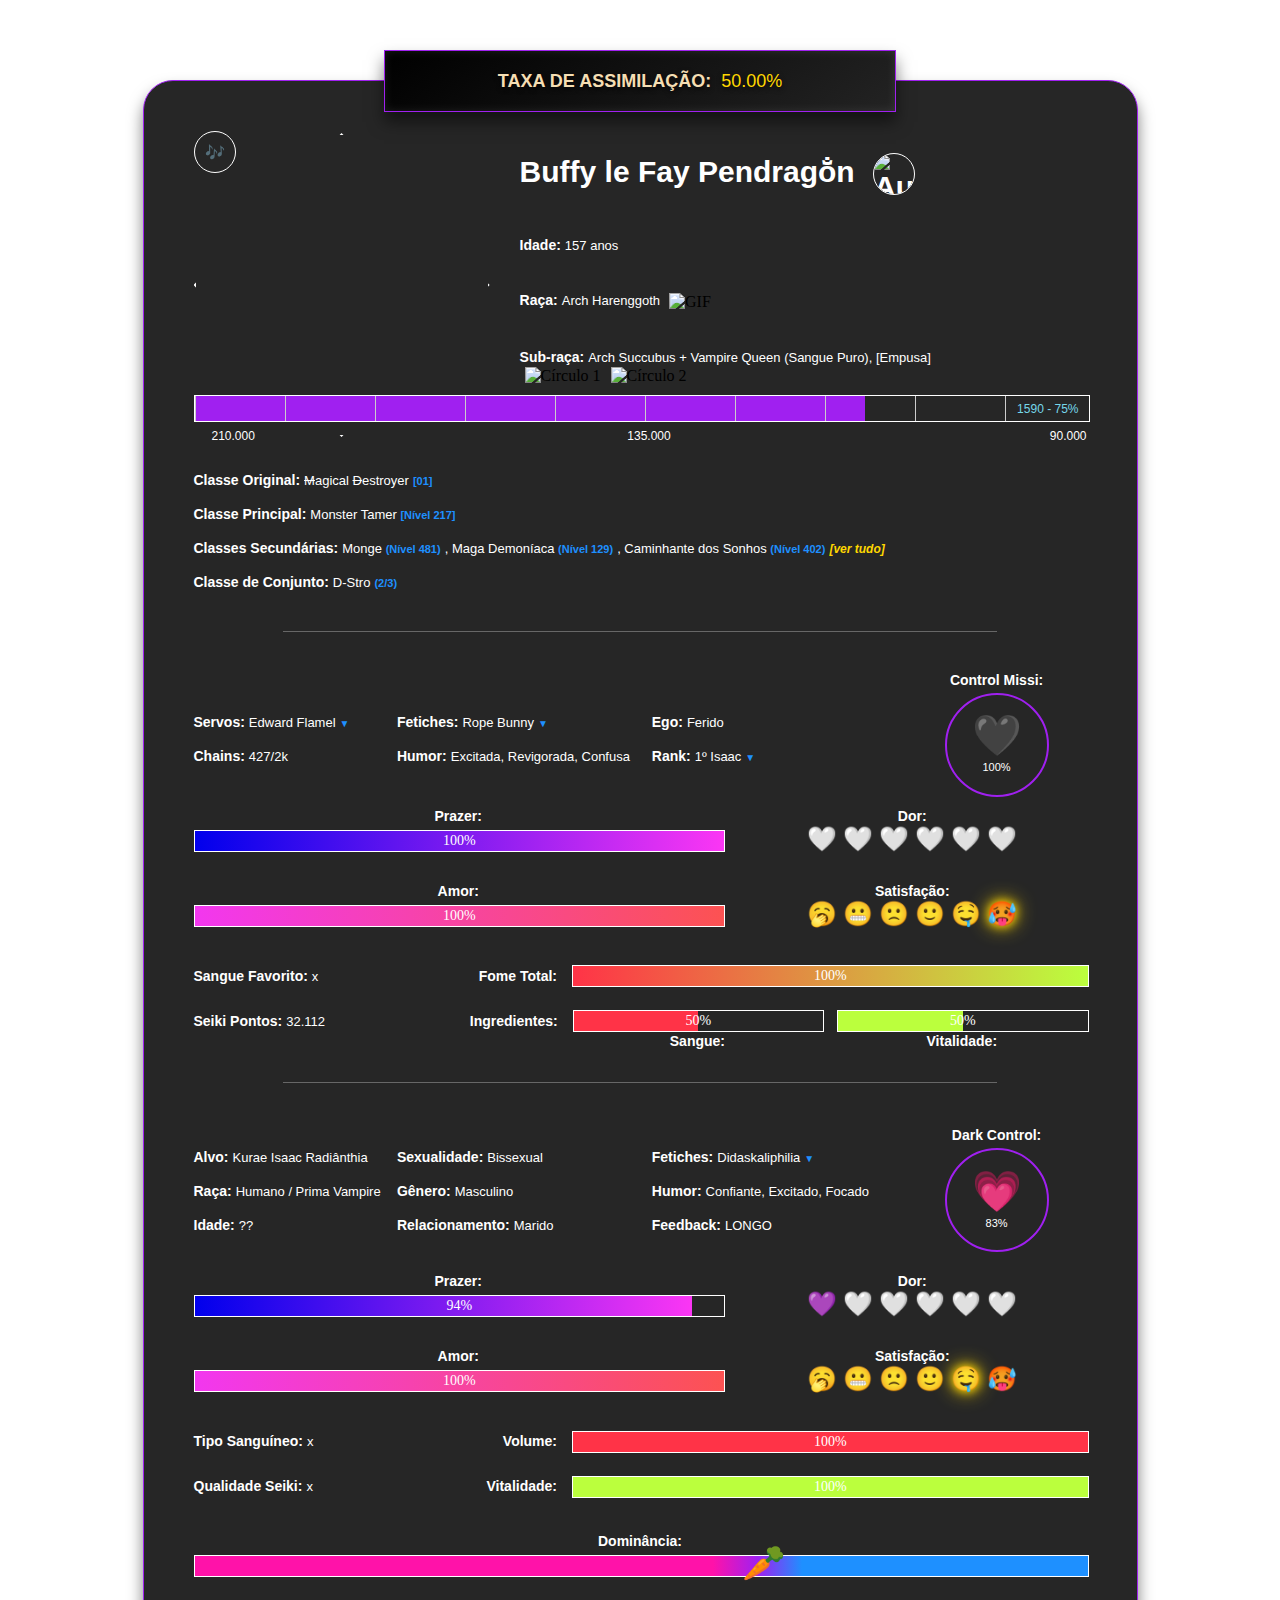
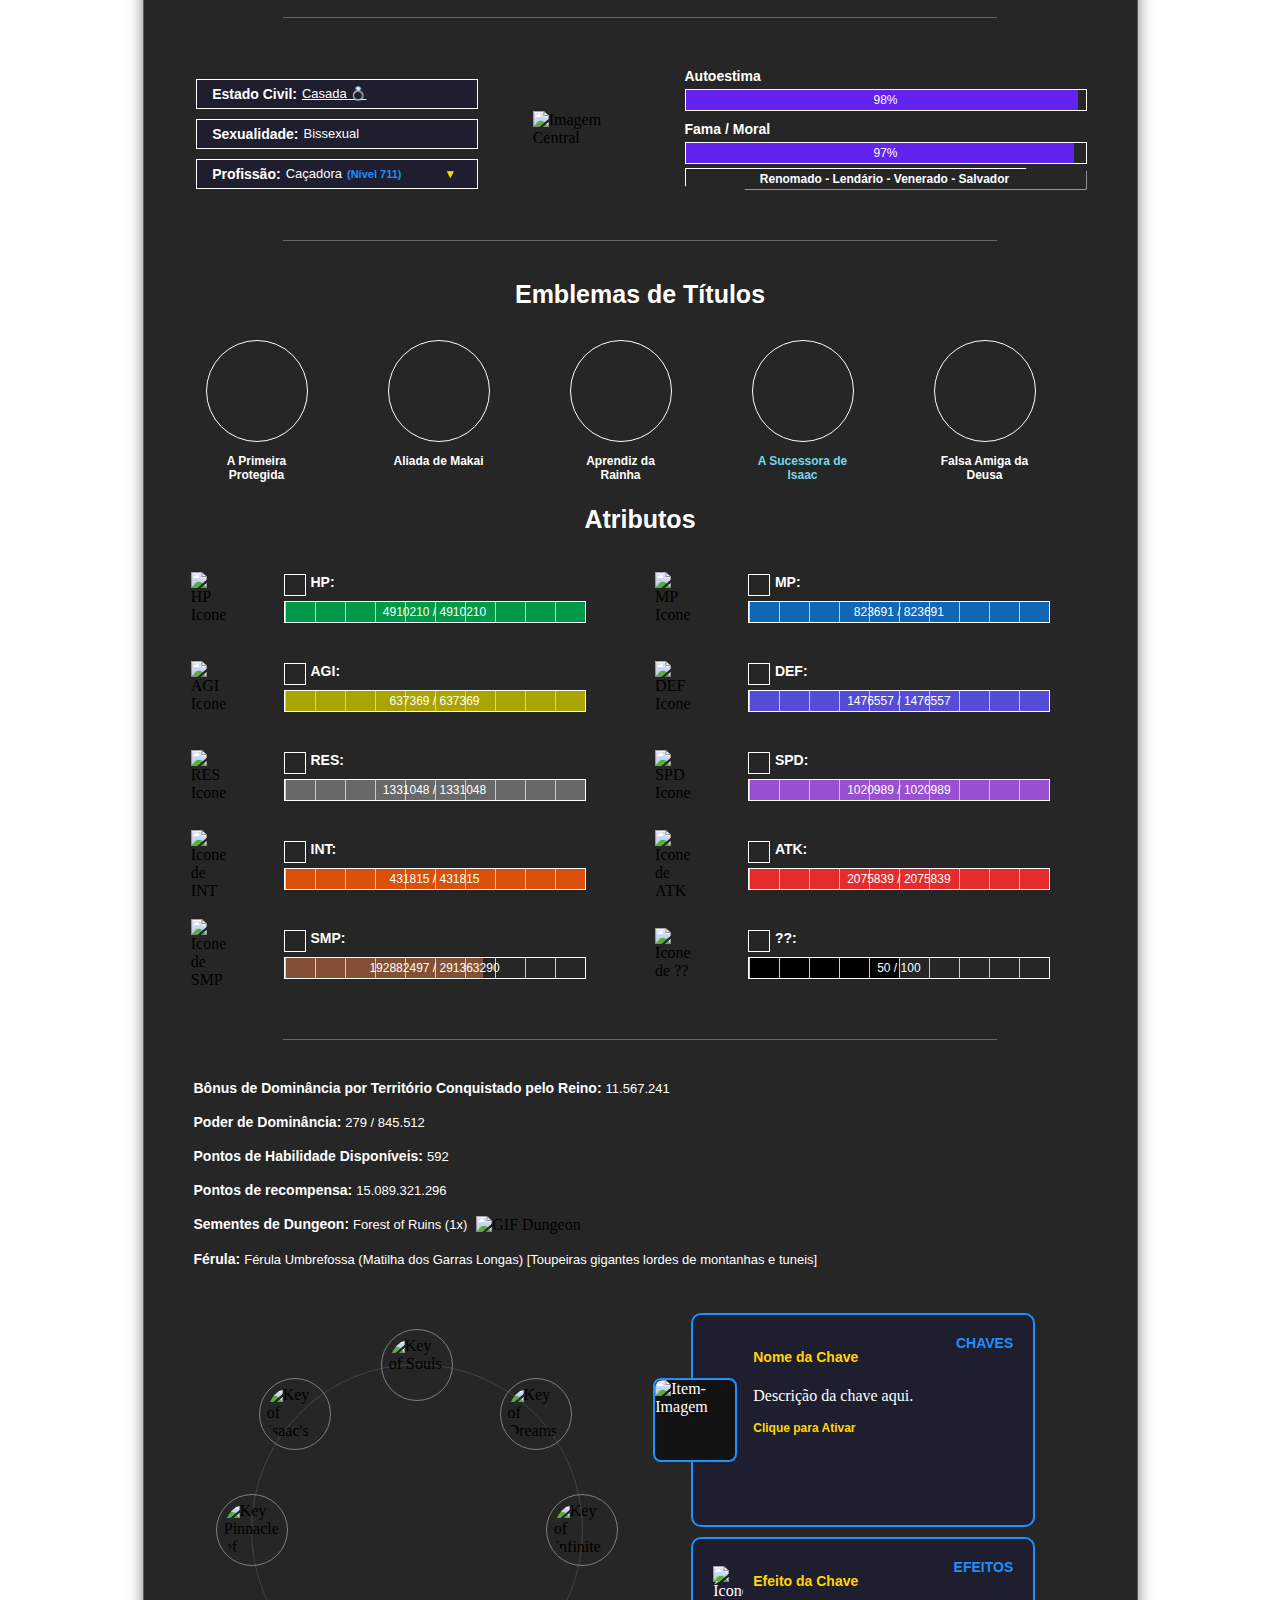
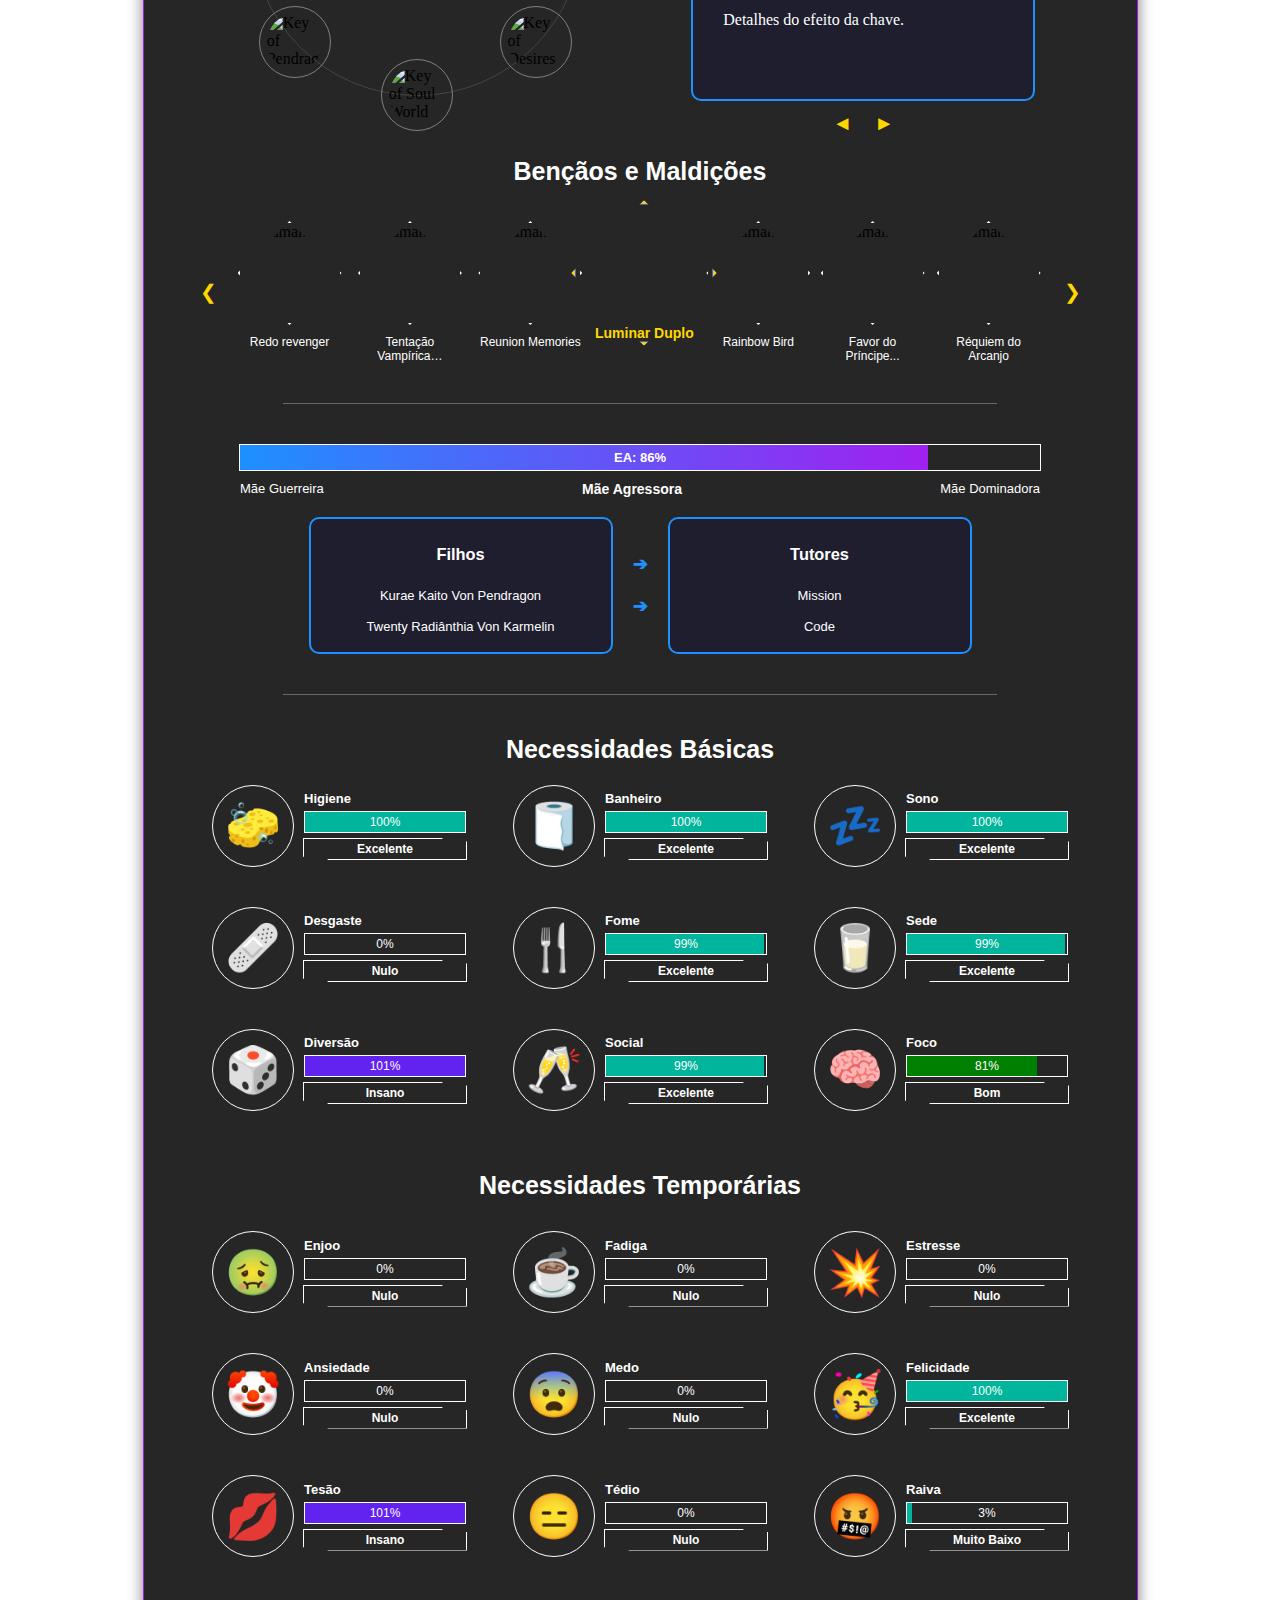
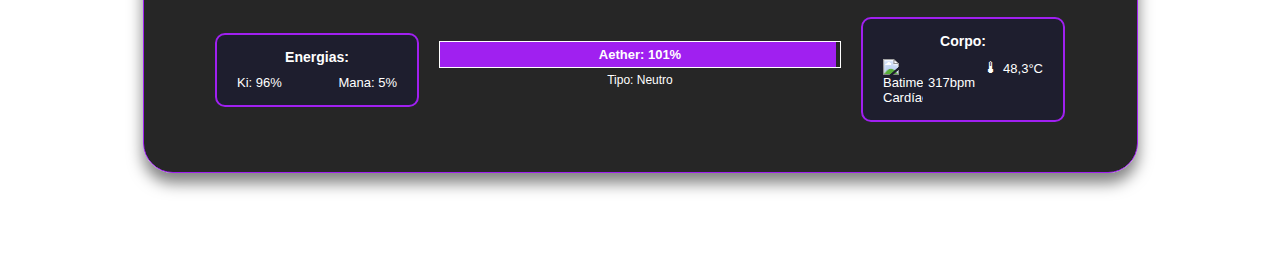
==== commit 4c1ee29b: "Update index.html" ====
--- a/index.html
+++ b/index.html
@@ -1187,11 +1187,11 @@
                     <div class="info-energia">
                         <div class="bpm-info">
                             <img src="https://github.com/Cueinhah/Painel-de-Buffy/blob/main/assets/Recursos/heartbeat.gif?raw=true" alt="Batimentos Cardíacos" class="gif-bpm">
-                            <span>368bpm</span>
+                            <span>317bpm</span>
                         </div>
                         <div class="temperatura-info">
                             <span class="temperatura-icone">🌡</span>
-                            <span>52,6°C</span>
+                            <span>48,3°C</span>
                         </div>
                         </div>
                     </div>
--- a/styles.css
+++ b/styles.css
@@ -222,8 +222,9 @@
         /* Cabeçalho - Foto da Doll */
         .cab-doll {
             clip-path: polygon(50% 0%, 100% 50%, 50% 100%, 0% 50%);
-            background-image: url('https://github.com/PrinnyXII/st/blob/main/rep/Buffy/vers%C3%A3o%20com%20missi%20pq%20sim.png?raw=true');
+            background-image: url('https://raw.githubusercontent.com/PrinnyXII/st/refs/heads/main/rep/Buffy/Buffy_goddness_G.png');
             background-repeat: no-repeat;    
+            background-position: top;     
             width: 300px; 
             height: 300px;
             background-size: cover;
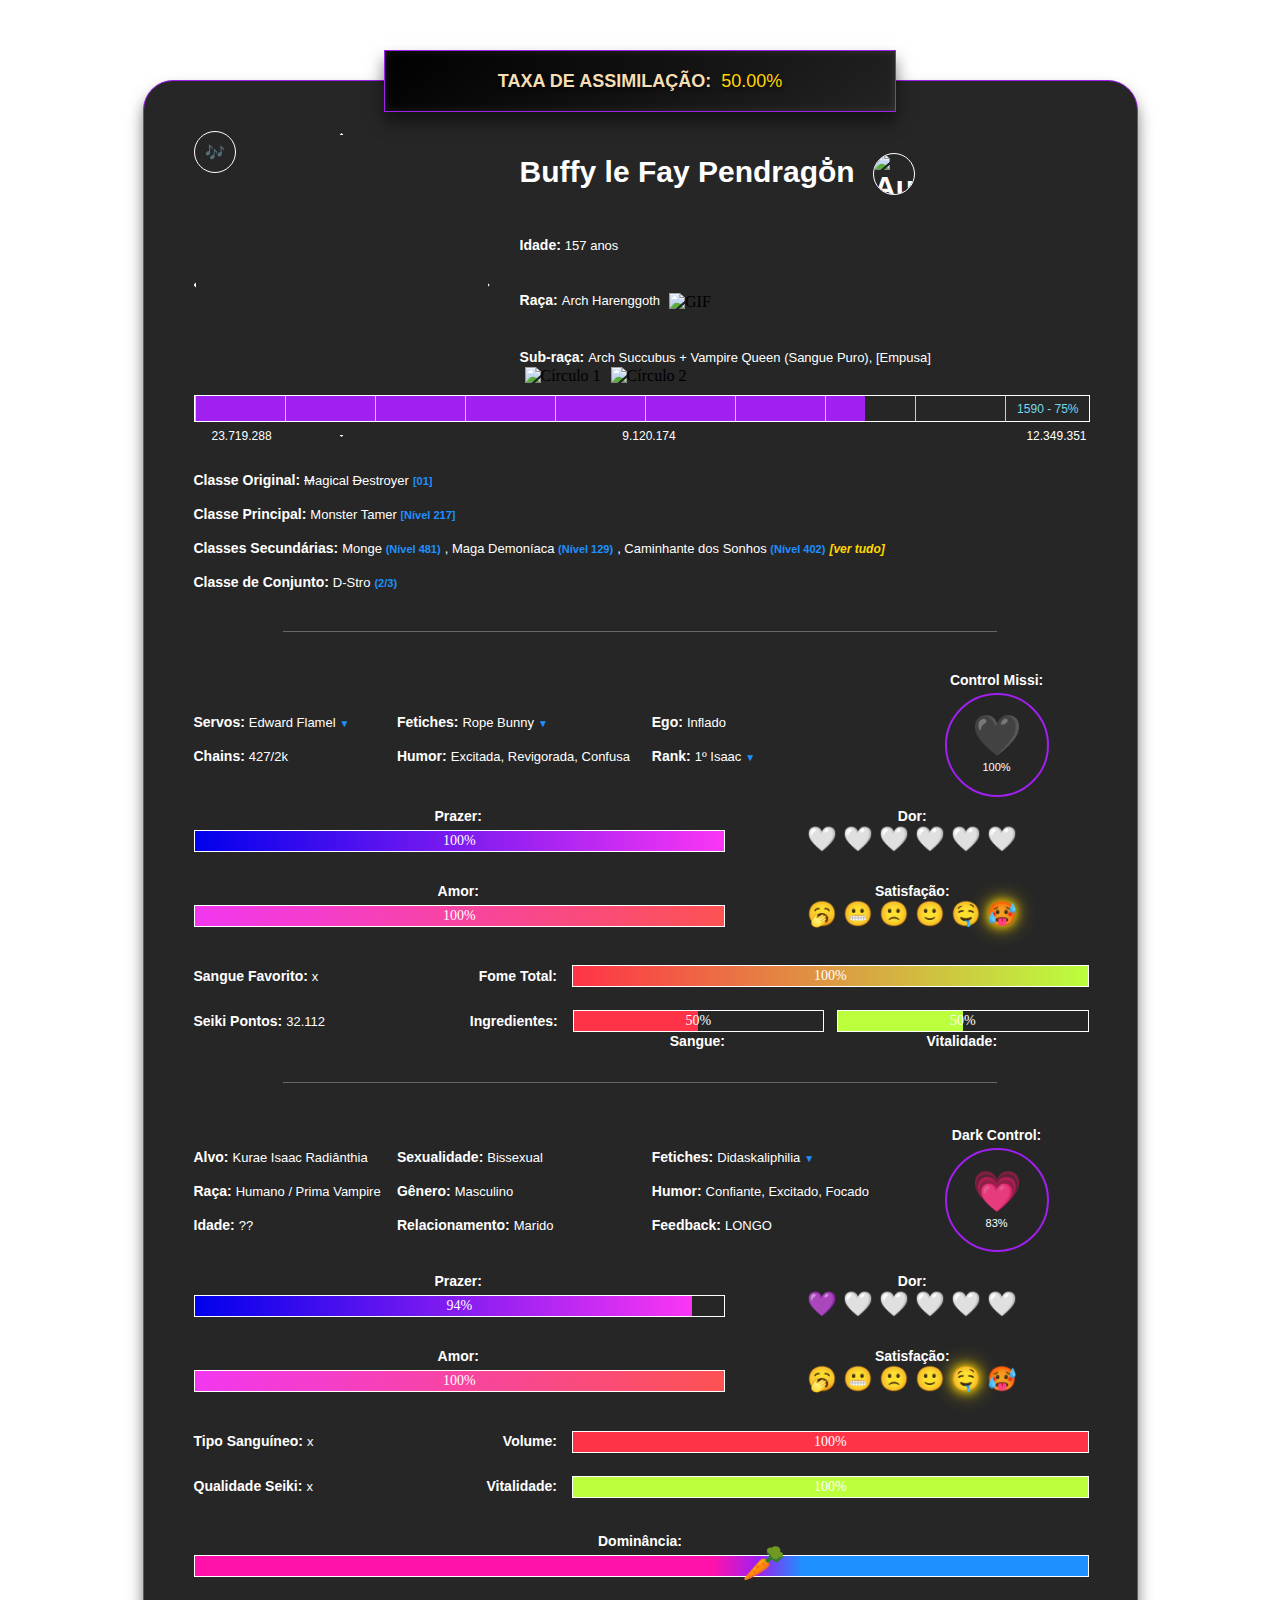
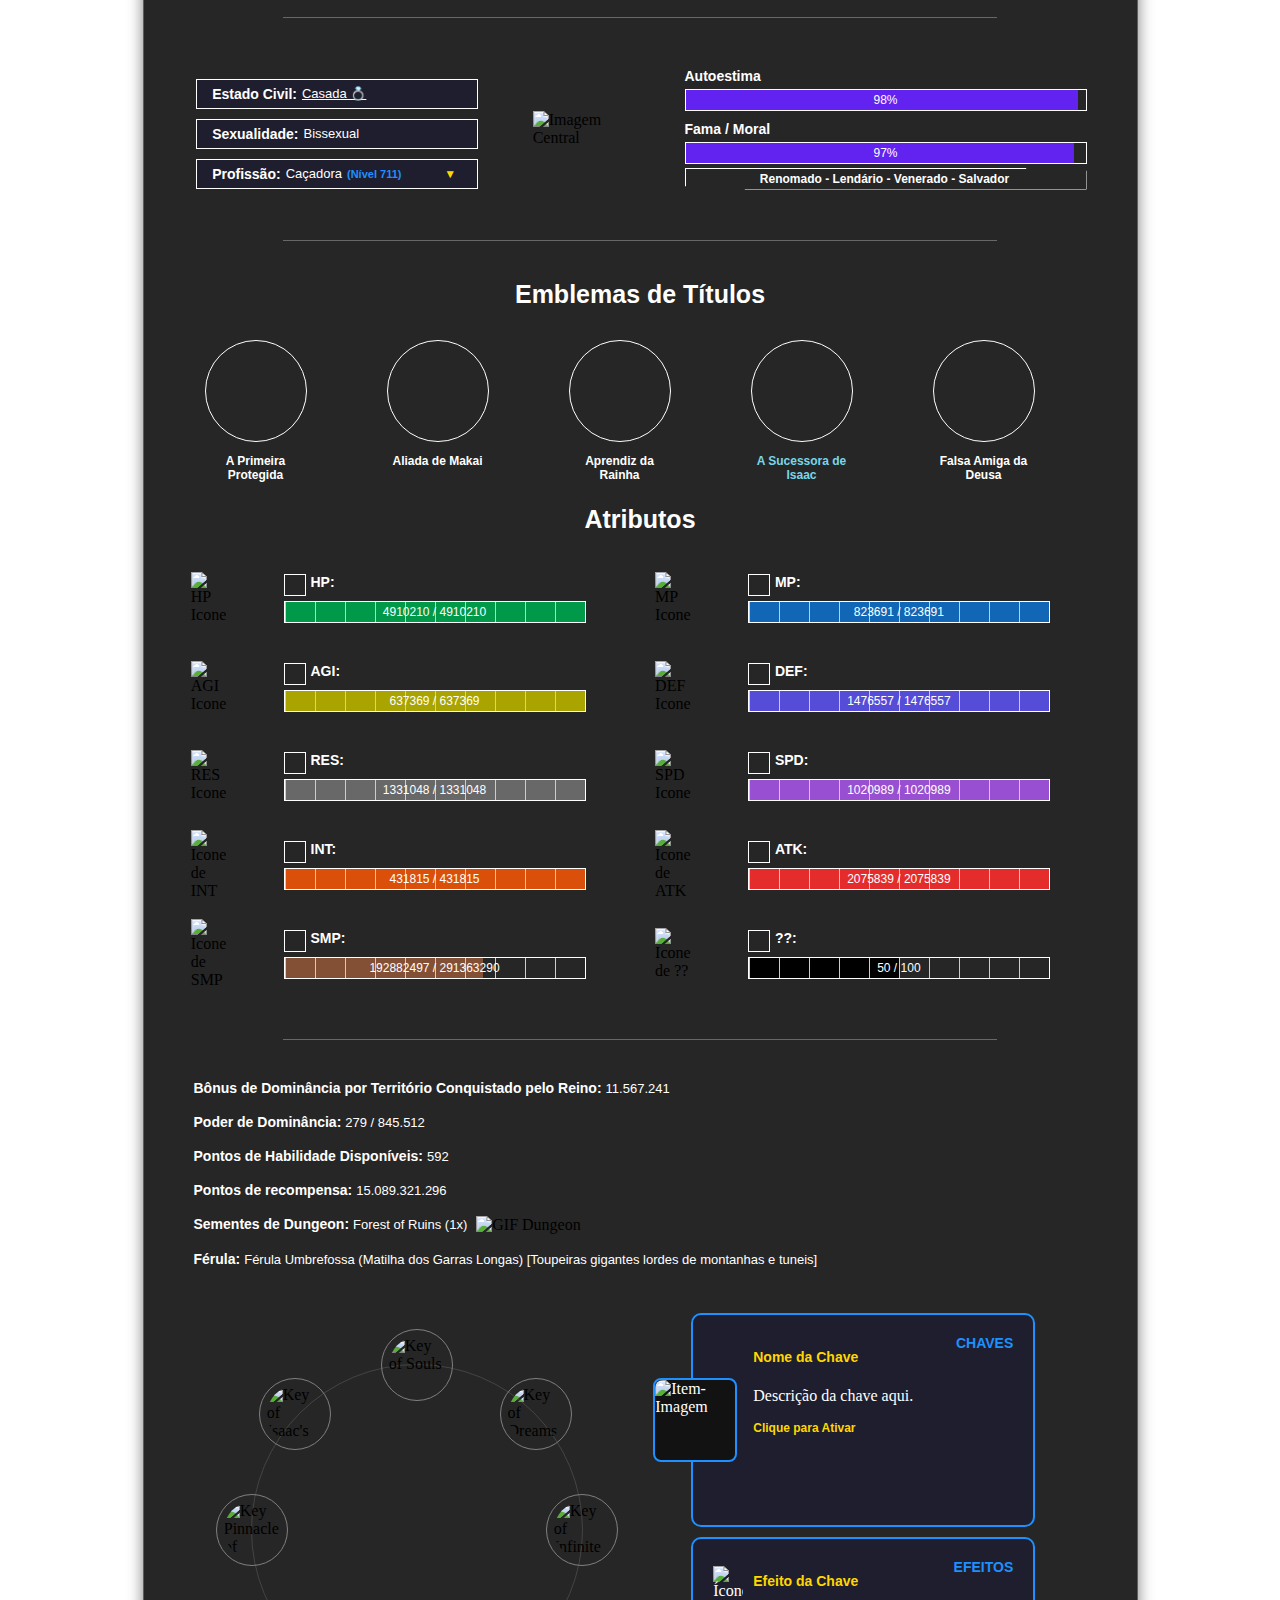
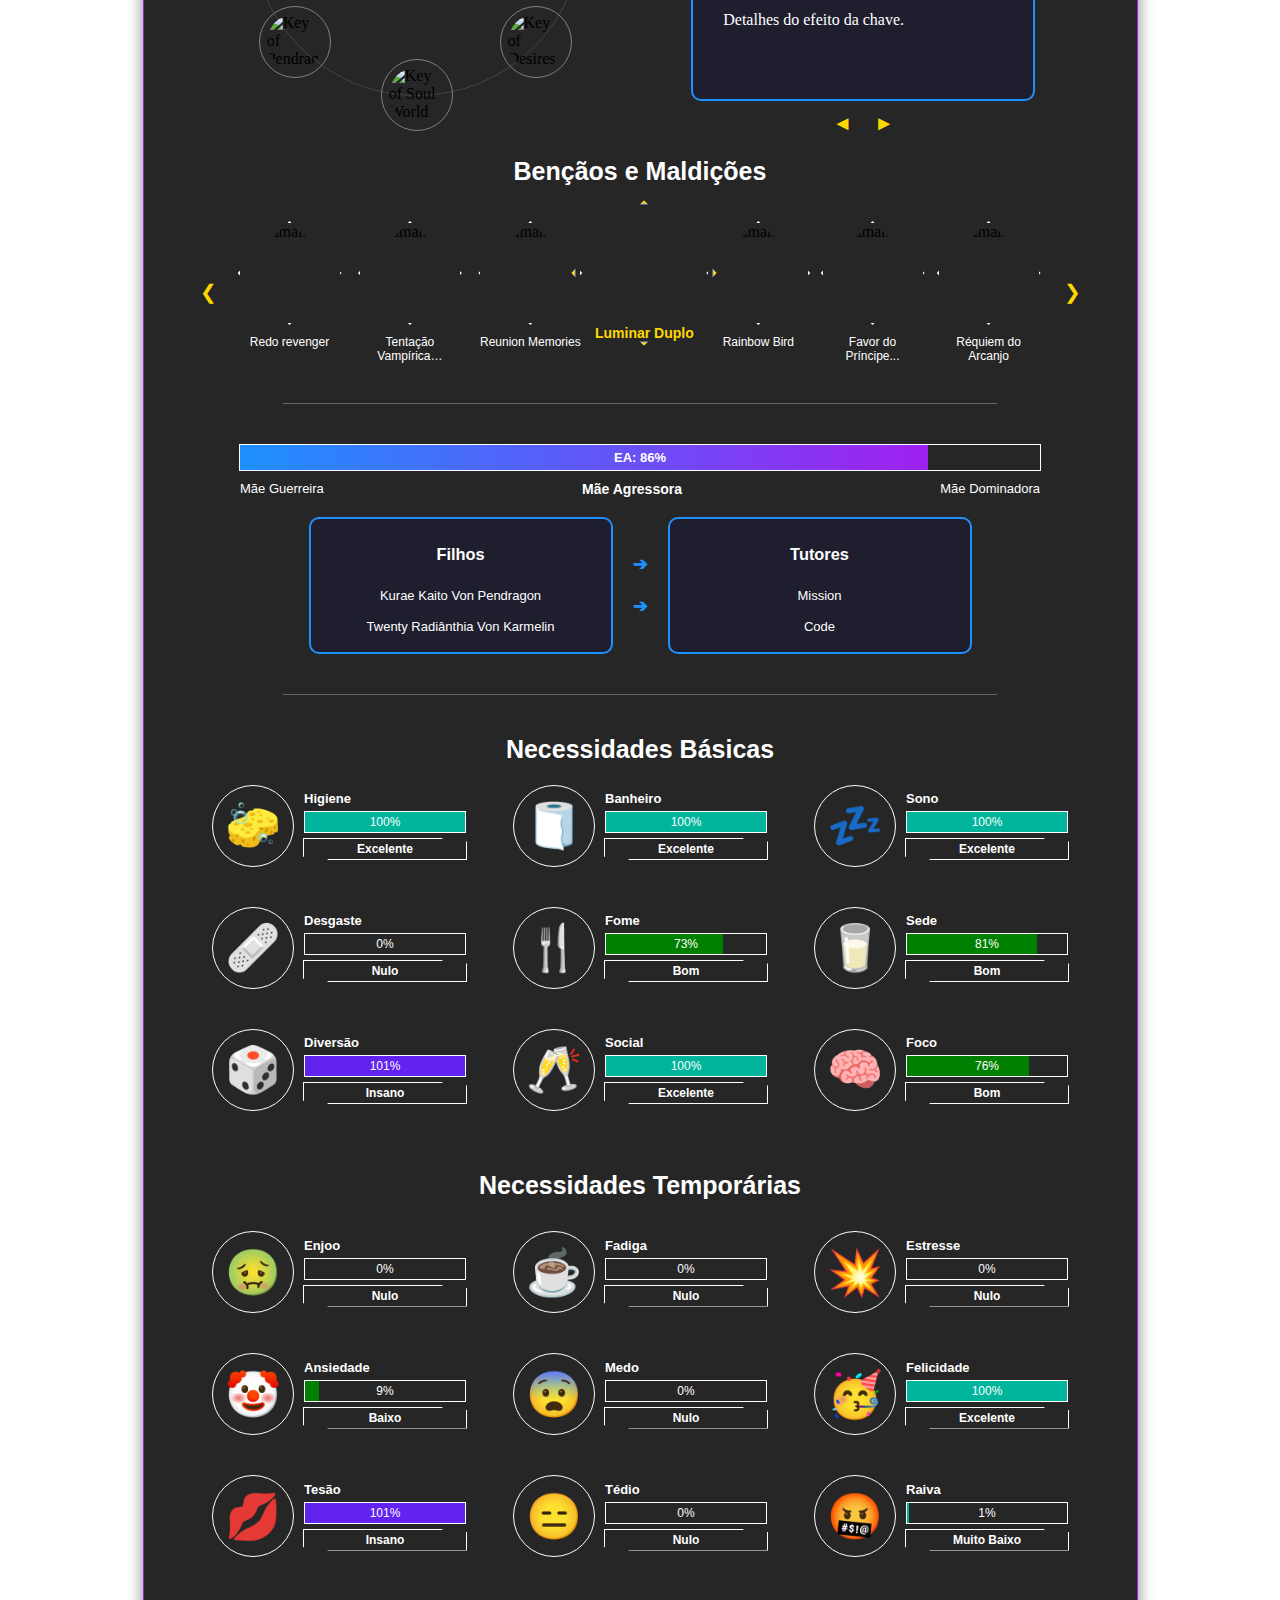
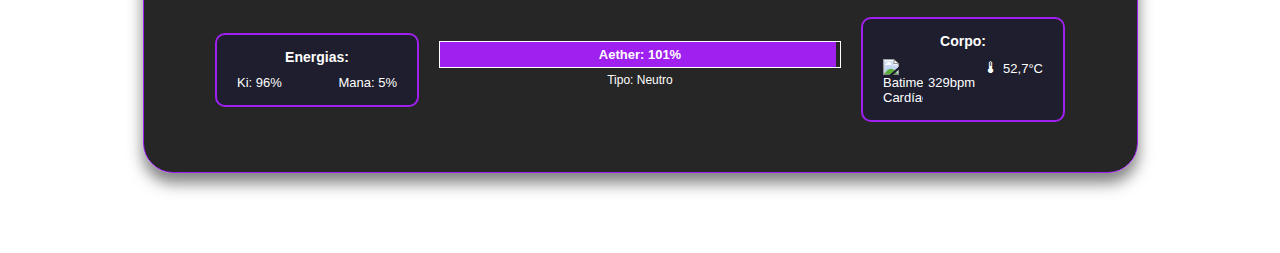
==== commit 77669d1b: "Update index.html" ====
--- a/index.html
+++ b/index.html
@@ -46,7 +46,7 @@
         
                 <!-- Retângulo Oculto para Detalhes -->
                 <div class="retangulo-detalhes-profissao" id="detalhesProfissao">
-                    <span class="texto">Vampire Hunter </span> <span class="texto-brilhante2">[301]</span> <span class="texto">, Dominatrix </span> <span class="texto-brilhante2">[MAX]</span>
+                    <span class="texto">Vampire Hunter </span> <span class="texto-brilhante2">[301]</span> <span class="texto">, Dominatrix </span> <span class="texto-brilhante2">[MAX]</span>, Cirurgiã </span> <span class="texto-brilhante2">(198)</span>
                 </div>
             </div>
         
@@ -1121,7 +1121,7 @@
                         <span class="status-titulo-nbasico">Tesão</span>
                         <div class="bar-nbasico">
                             <div id="barra-progresso-grupo-tesao" class="fill-nbasico"></div>
-                            <span id="progresso-texto-grupo-tesao" class="progresso-texto-nbasico">90%</span>
+                            <span id="progresso-texto-grupo-tesao" class="progresso-texto-nbasico">96%</span>
                         </div>
                         <div class="status-indicador-nbasico">
                             <span id="estado-grupo-tesao" class="status-texto-nbasico">Necessidade Atual</span>
@@ -1187,11 +1187,11 @@
                     <div class="info-energia">
                         <div class="bpm-info">
                             <img src="https://github.com/Cueinhah/Painel-de-Buffy/blob/main/assets/Recursos/heartbeat.gif?raw=true" alt="Batimentos Cardíacos" class="gif-bpm">
-                            <span>317bpm</span>
+                            <span>329bpm</span>
                         </div>
                         <div class="temperatura-info">
                             <span class="temperatura-icone">🌡</span>
-                            <span>48,3°C</span>
+                            <span>52,7°C</span>
                         </div>
                         </div>
                     </div>
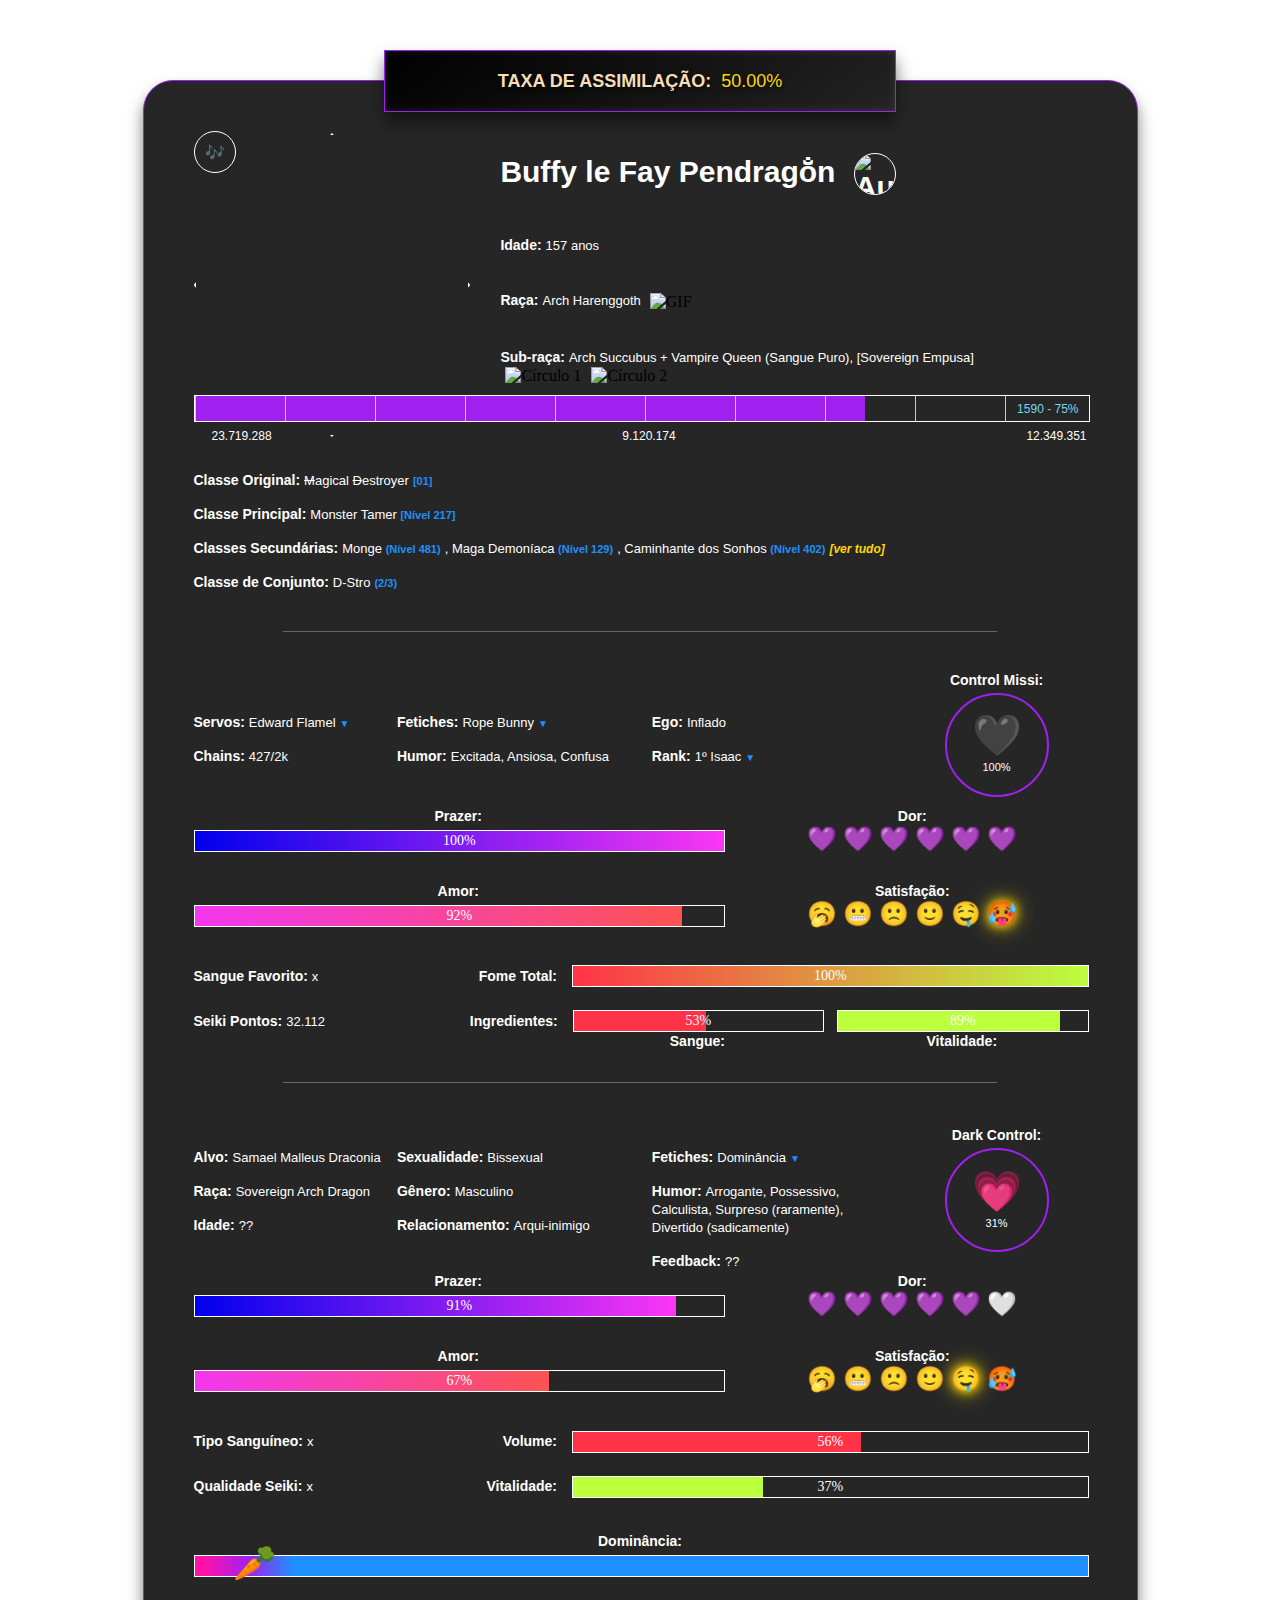
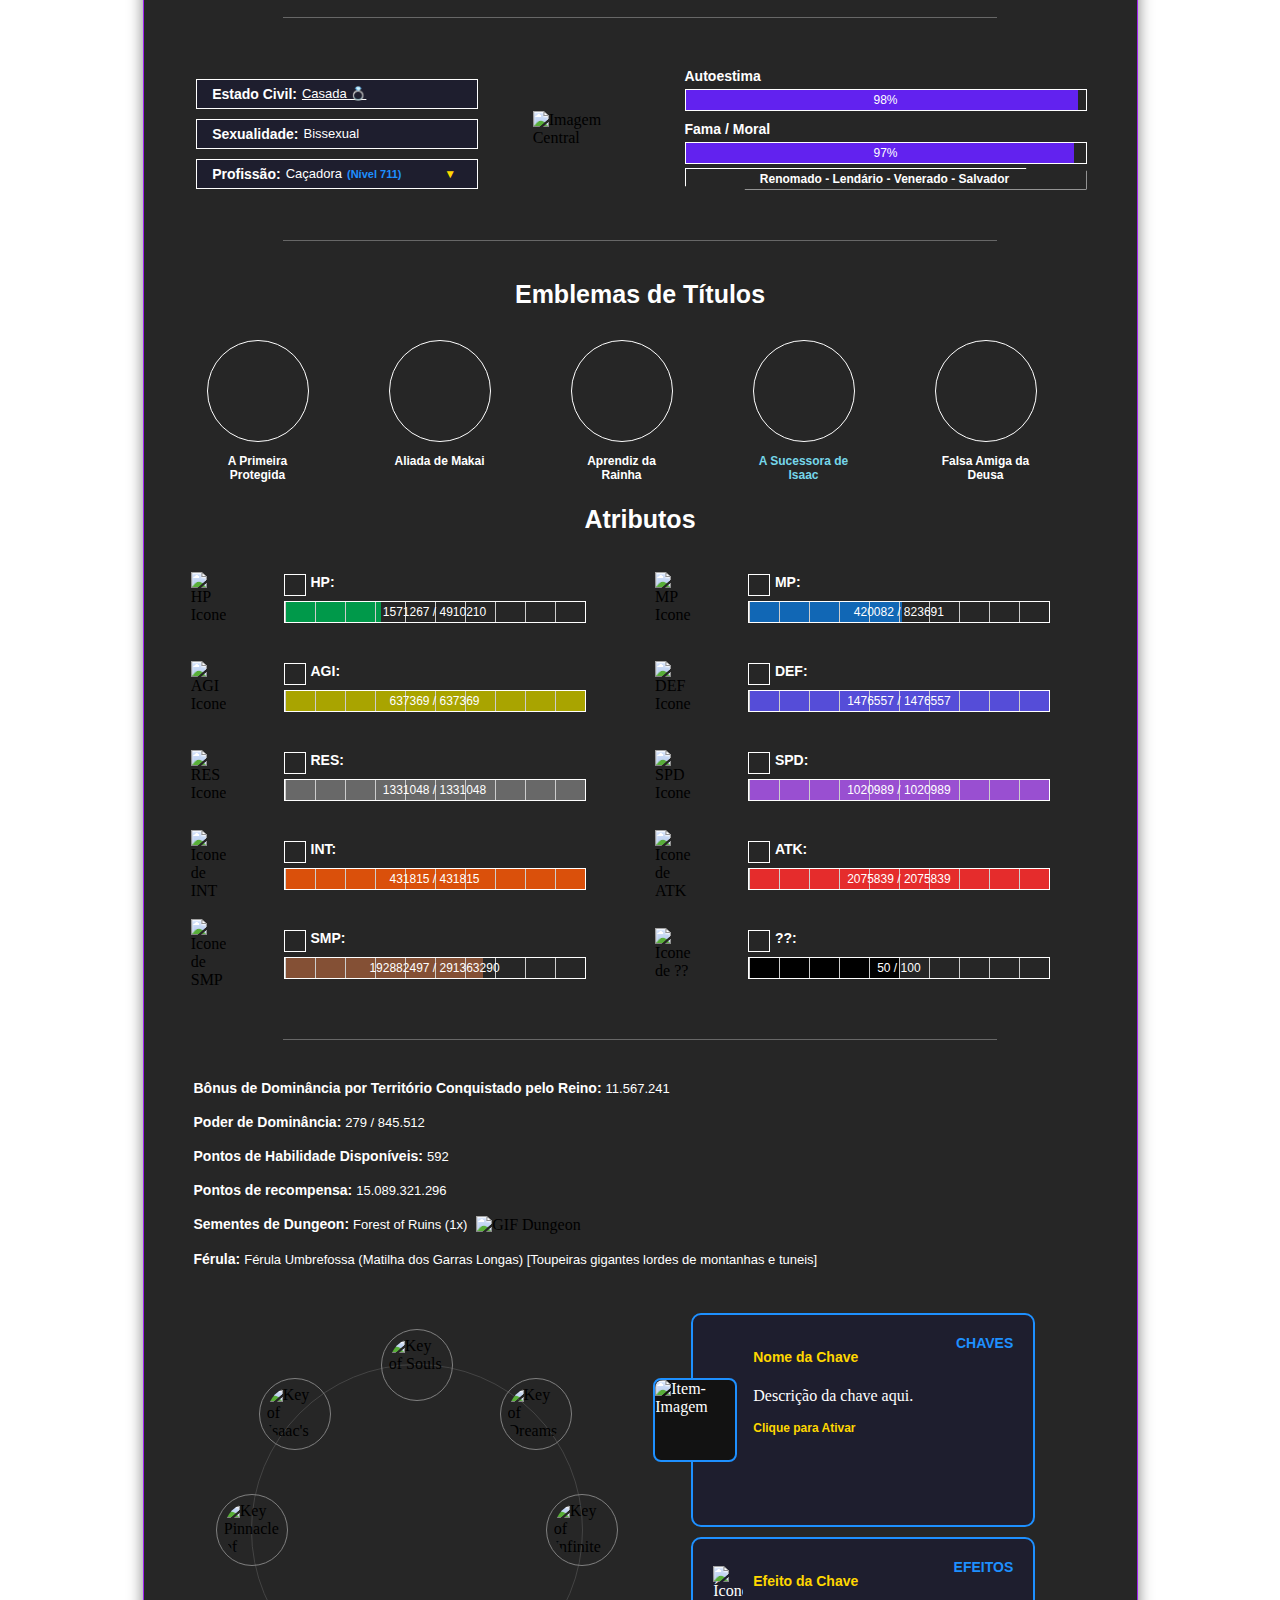
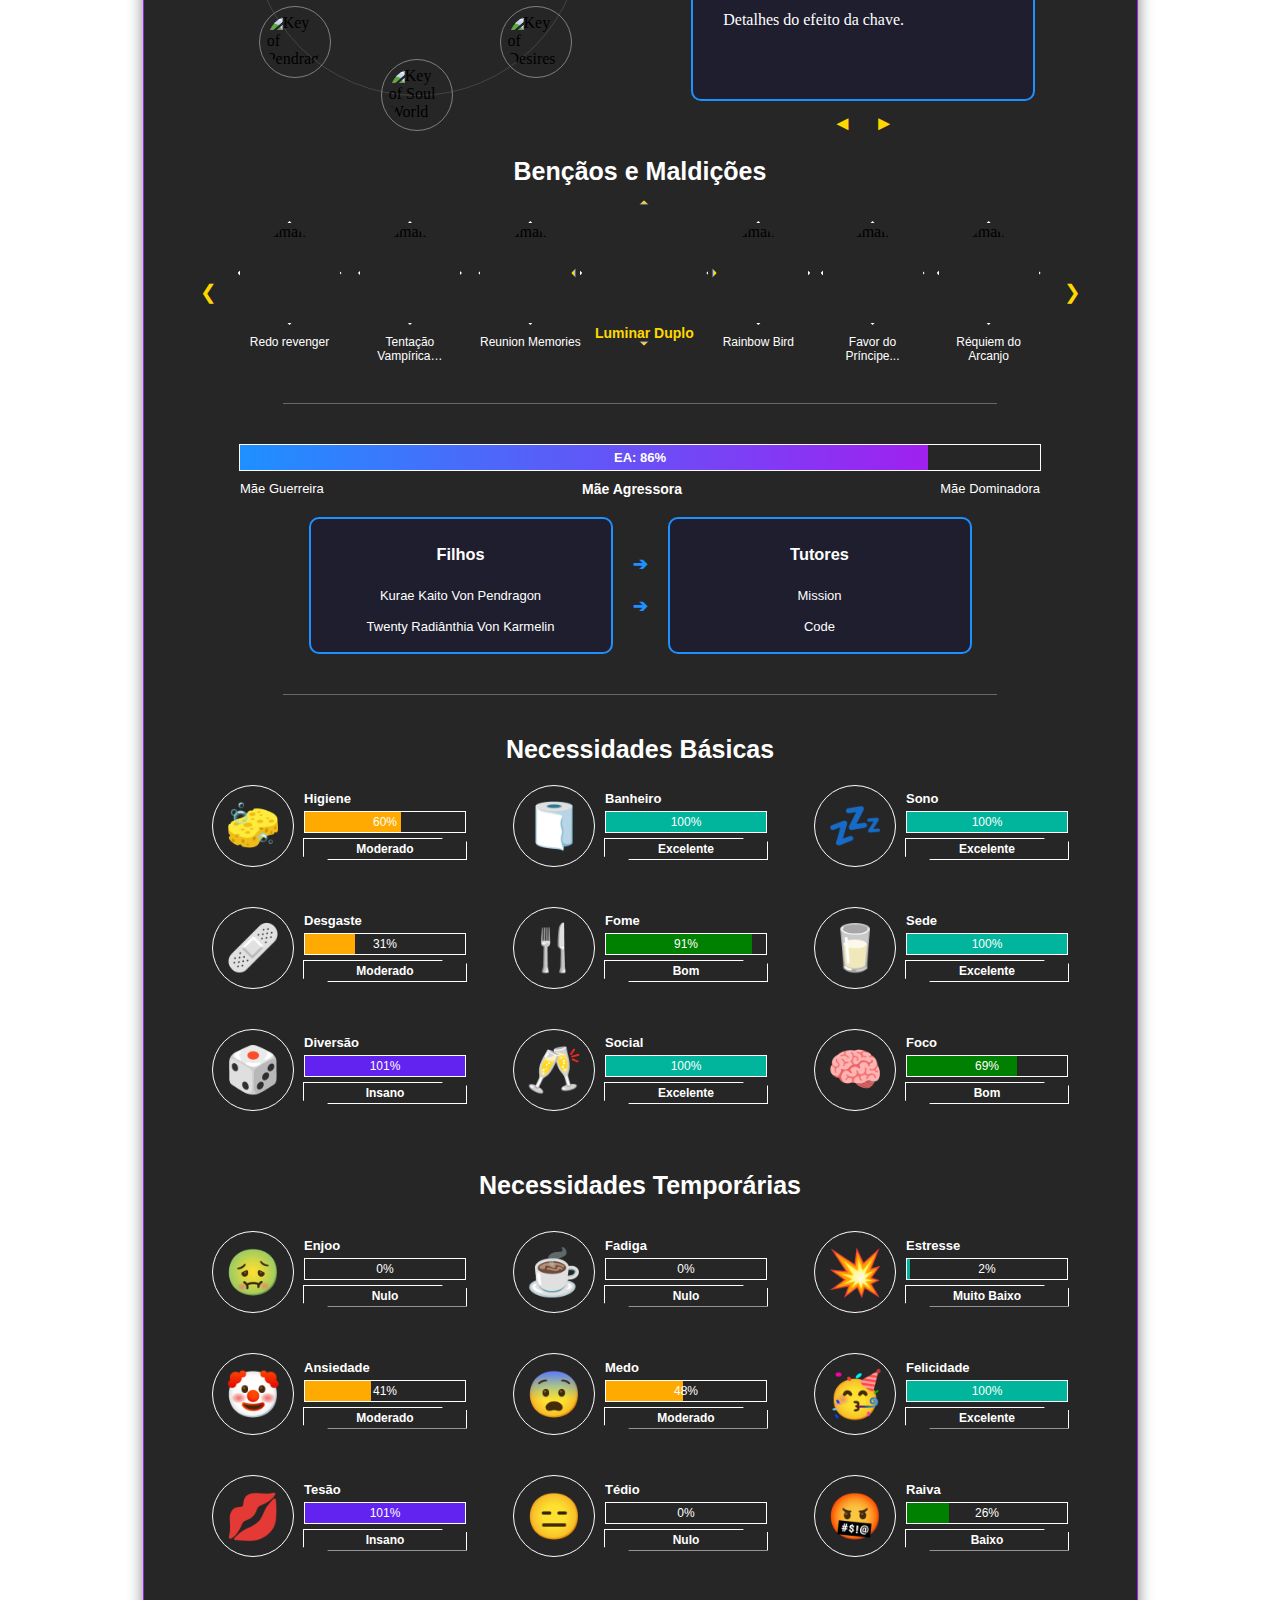
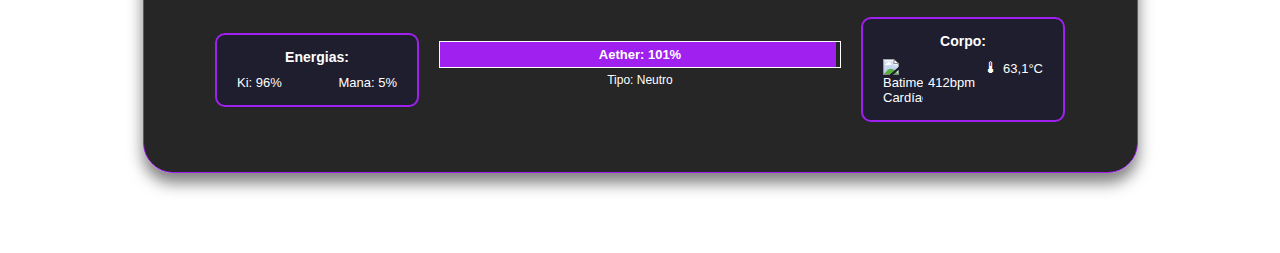
==== commit 228e0ce2: "Update index.html" ====
--- a/index.html
+++ b/index.html
@@ -1187,11 +1187,11 @@
                     <div class="info-energia">
                         <div class="bpm-info">
                             <img src="https://github.com/Cueinhah/Painel-de-Buffy/blob/main/assets/Recursos/heartbeat.gif?raw=true" alt="Batimentos Cardíacos" class="gif-bpm">
-                            <span>329bpm</span>
+                            <span>412bpm</span>
                         </div>
                         <div class="temperatura-info">
                             <span class="temperatura-icone">🌡</span>
-                            <span>52,7°C</span>
+                            <span>63,1°C</span>
                         </div>
                         </div>
                     </div>
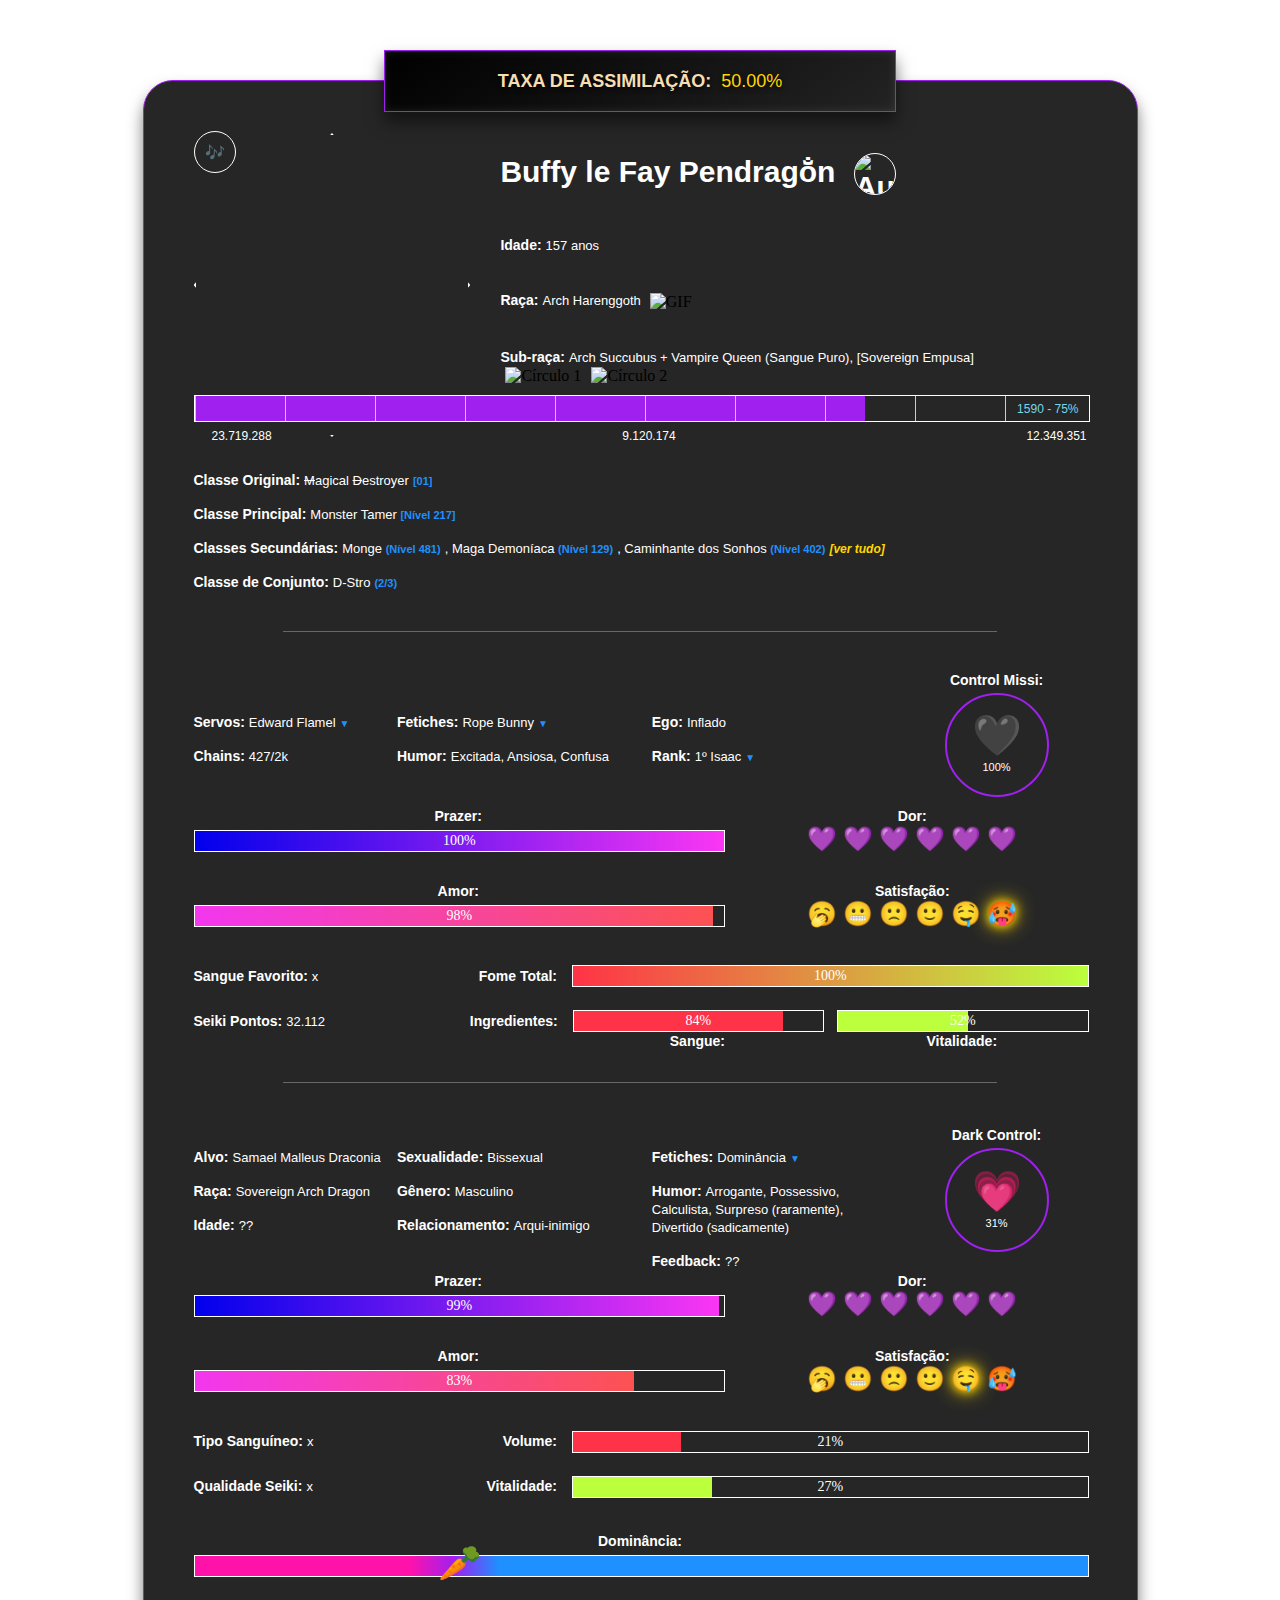
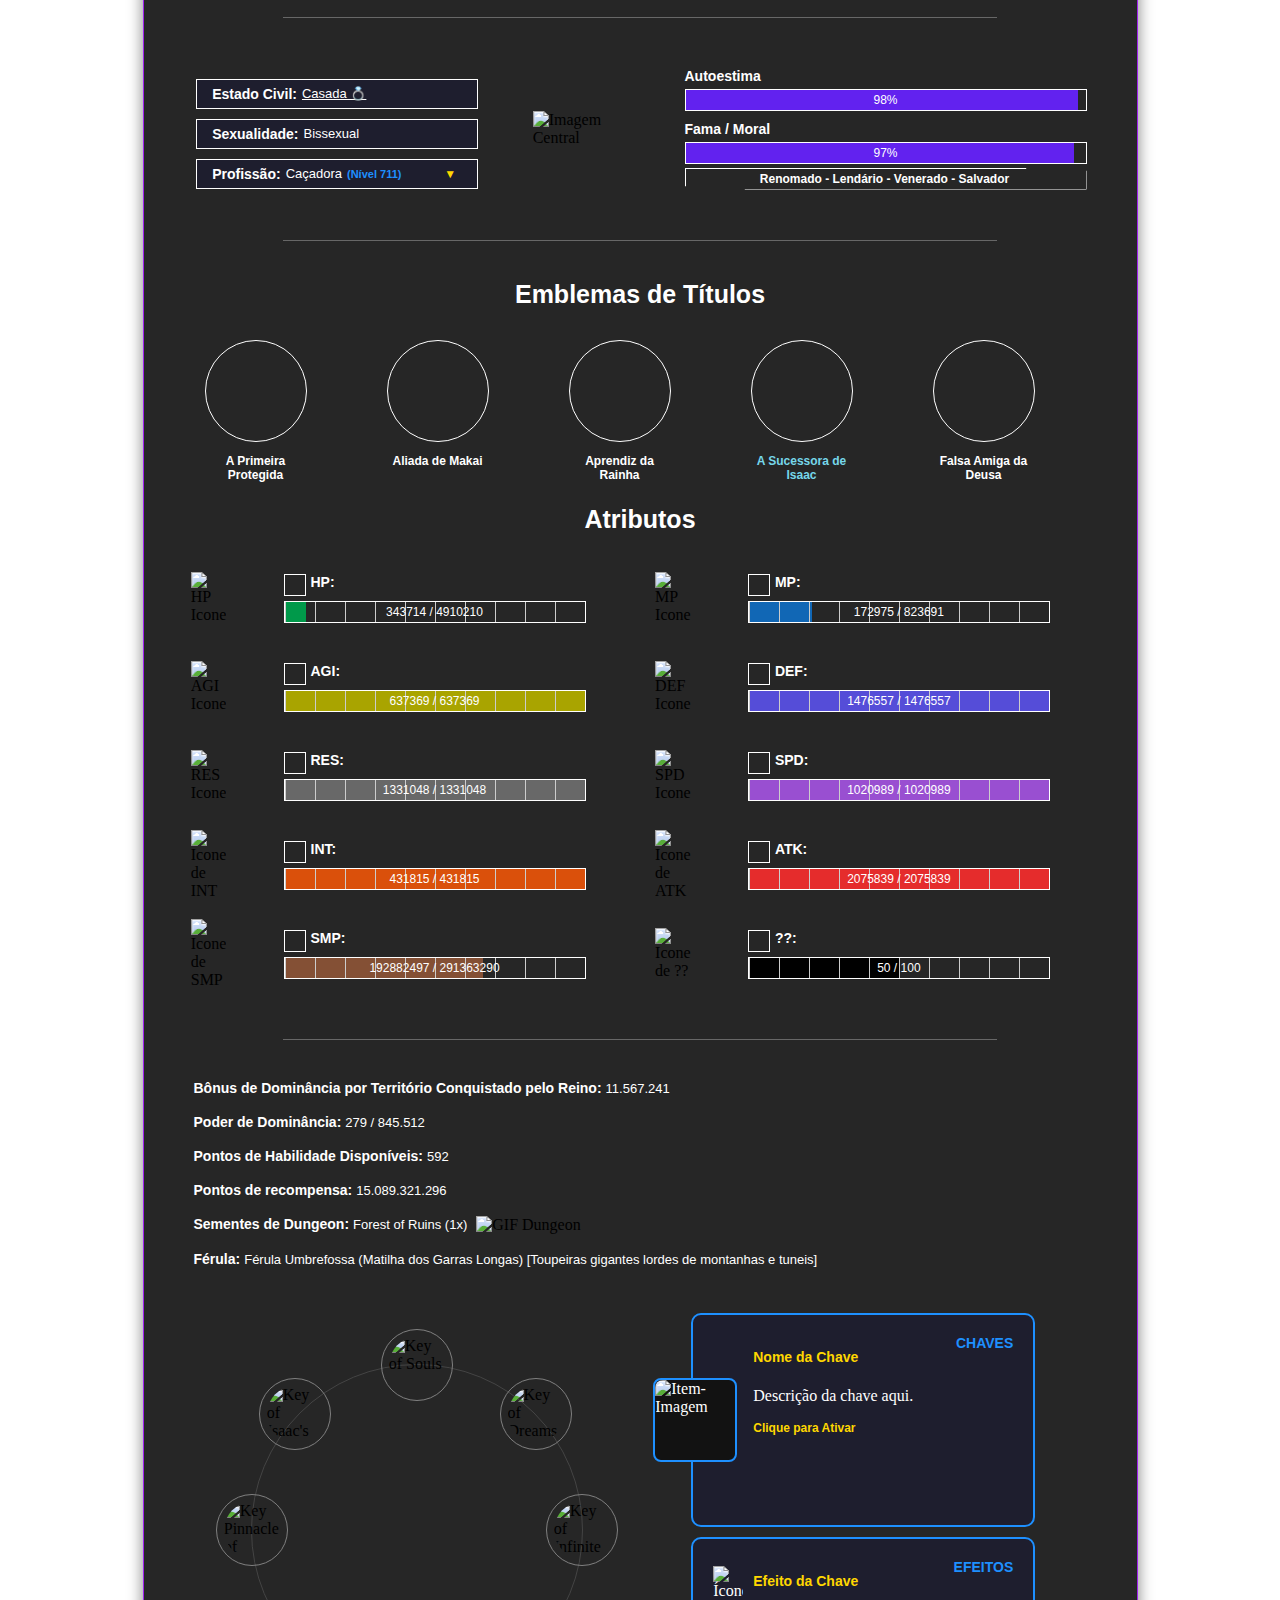
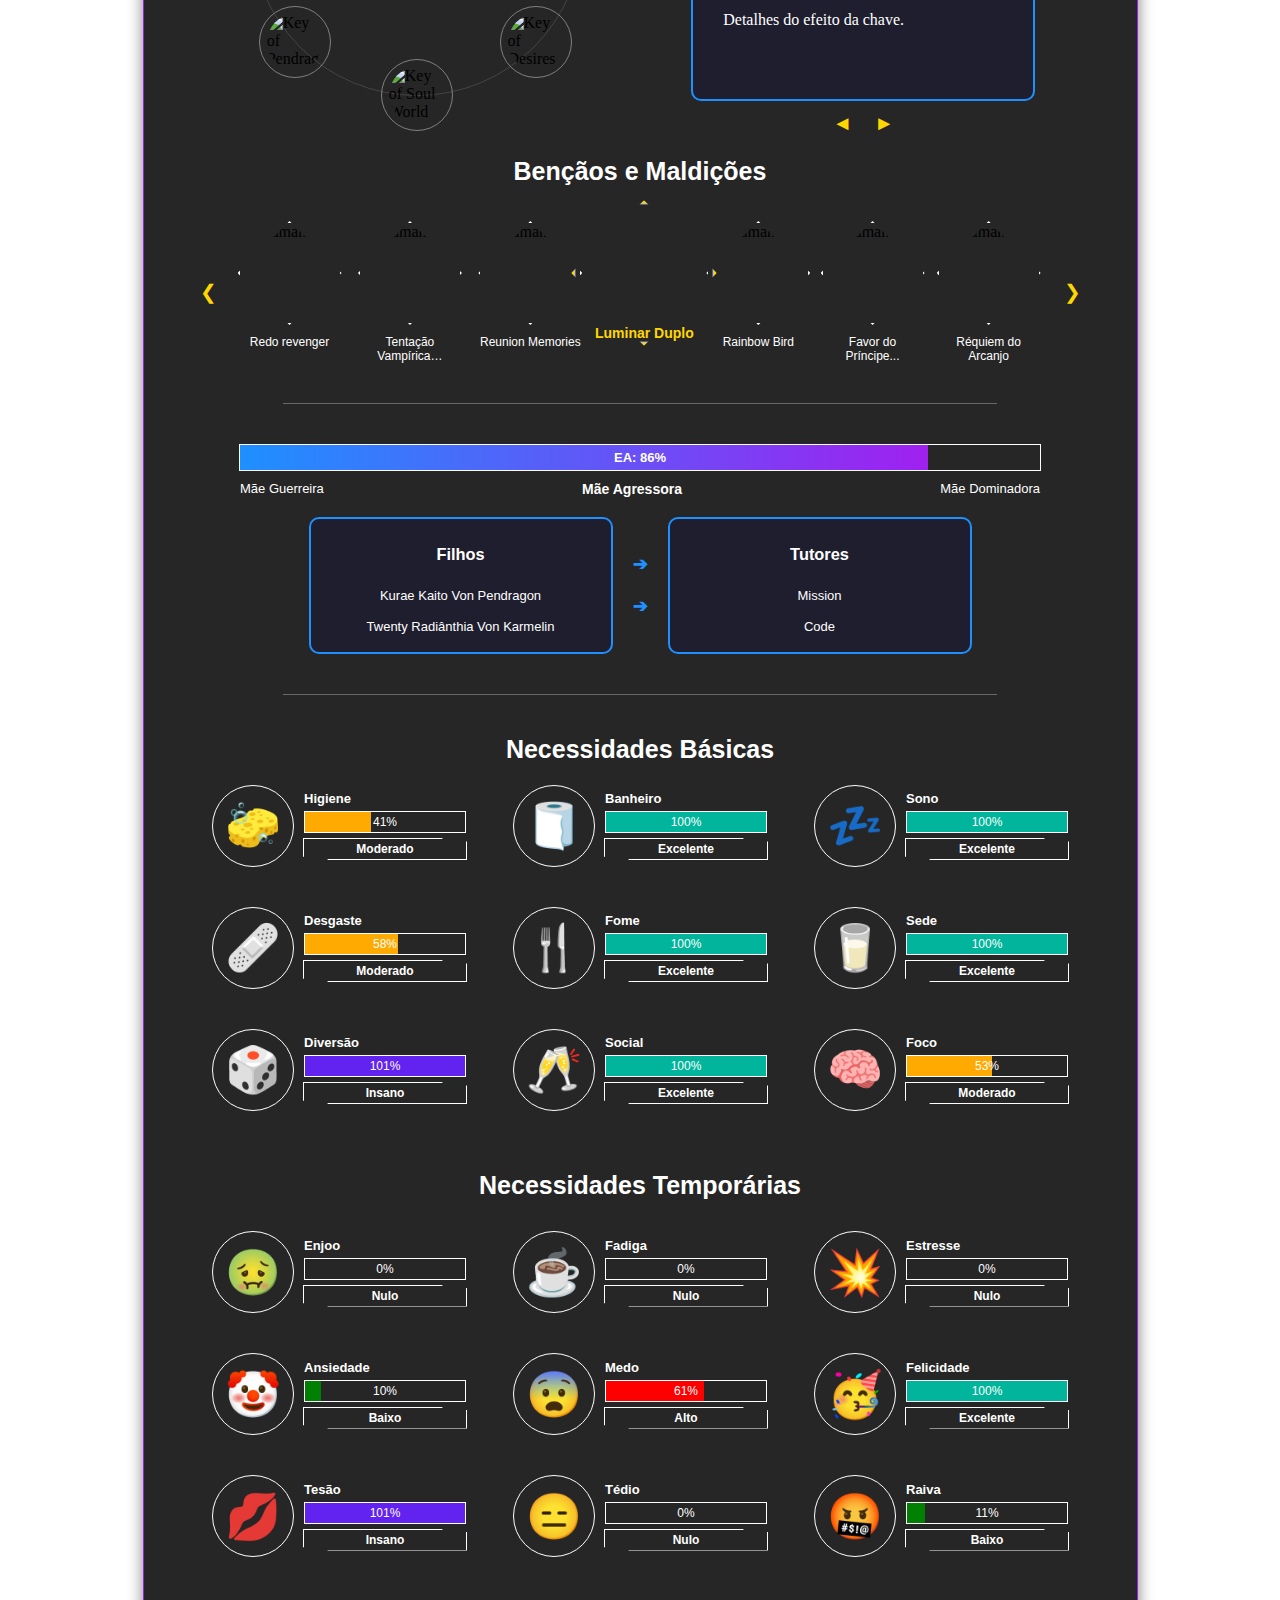
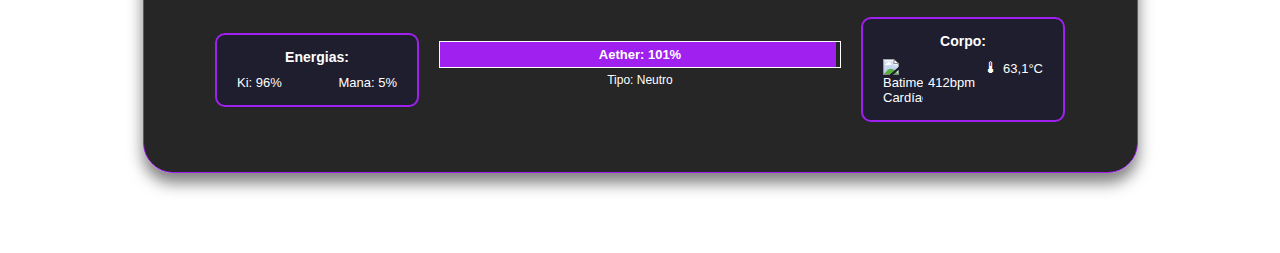
==== commit 6f0c324b: "Update index.html" ====
--- a/index.html
+++ b/index.html
@@ -265,6 +265,10 @@
                         <div class="circulo-carrossel" style="background-image: url('https://github.com/PrinnyXII/st/blob/main/rep/Energias/ES2.jpg?raw=true');"></div>
                         <p class="texto-ativo-carrossel">Guardiã do Elísio</p>
                     </div>
+                    <div class="titulo-item" onclick="abrirJanelaTitulo(17)">
+                        <div class="circulo-carrossel" style="background-image: url('https://github.com/PrinnyXII/st/blob/main/rep/Energias/ES2.jpg?raw=true');"></div>
+                        <p class="texto-ativo-carrossel">Dragon Slayer</p>
+                    </div>
 
                     <!-- Buffy em seu Habitat Natural - Ativa -->                     
                     <div class="titulo-item" onclick="abrirJanelaTitulo(17)">
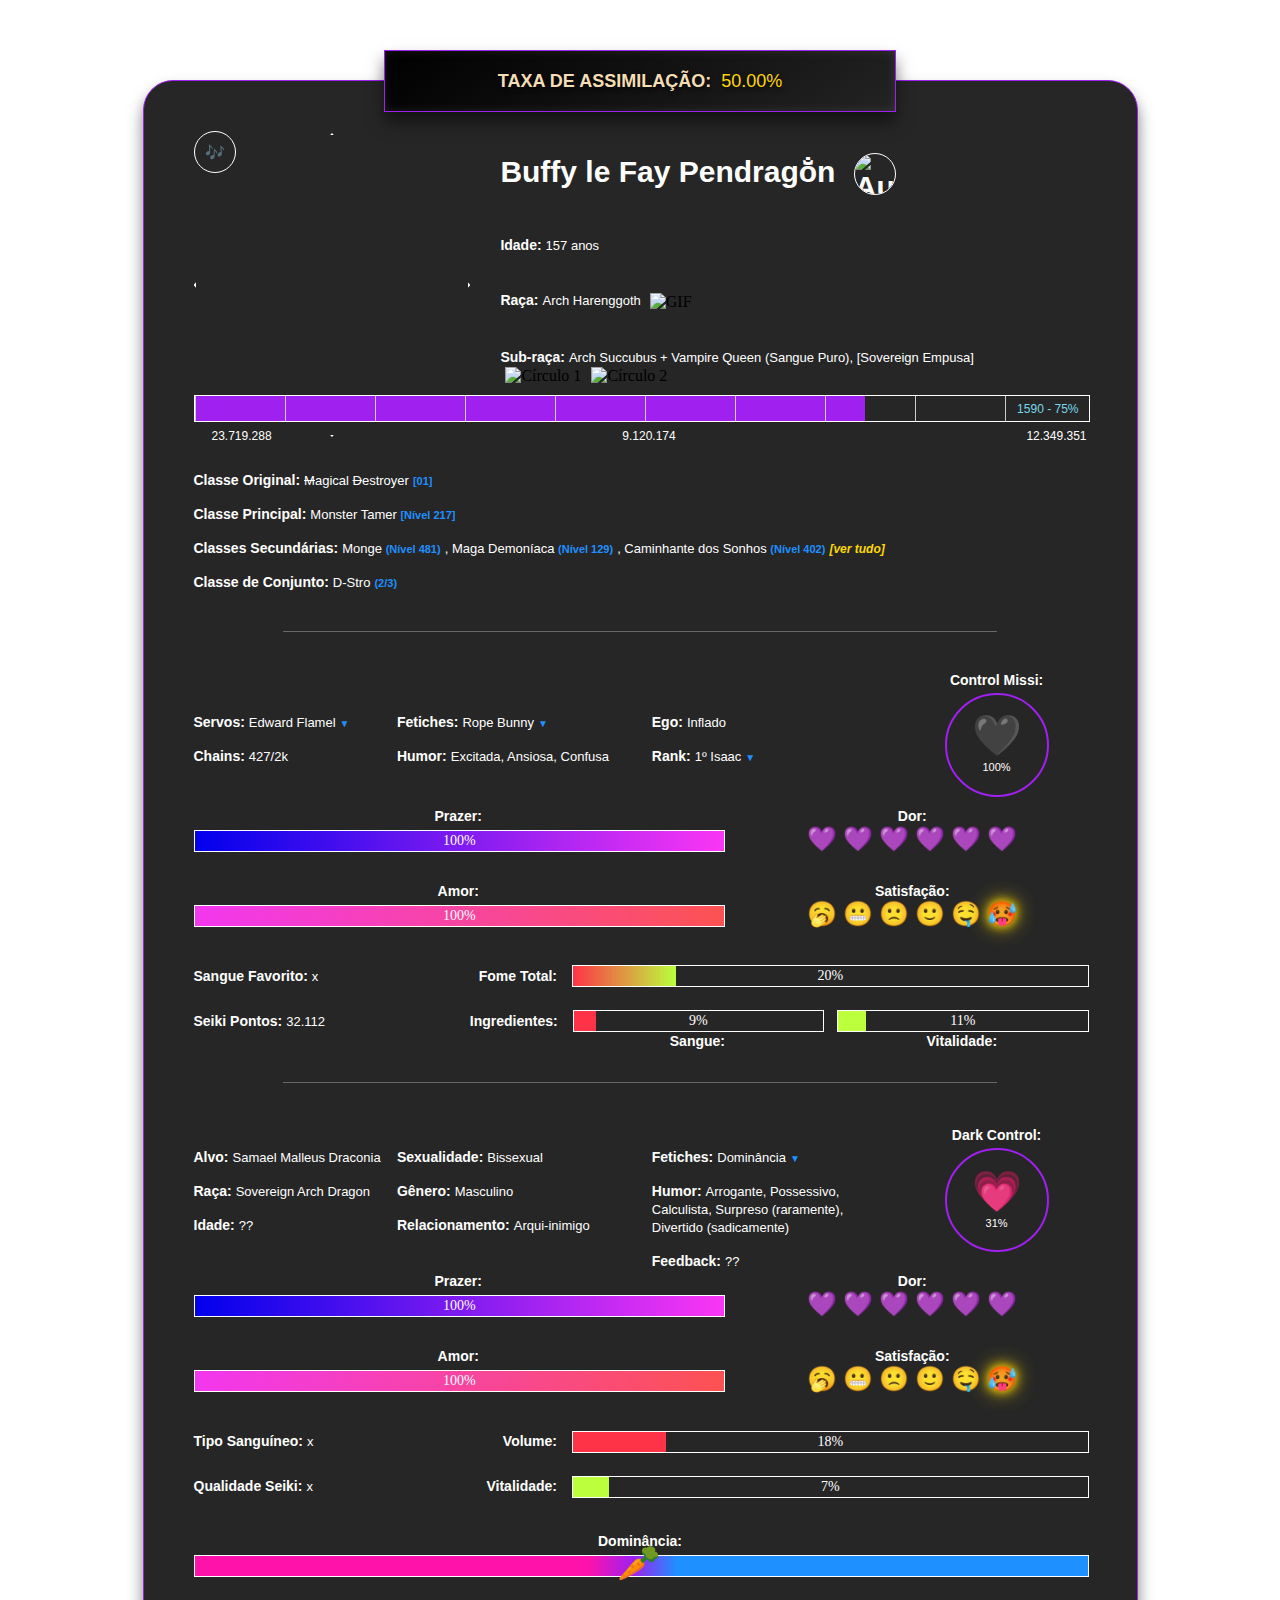
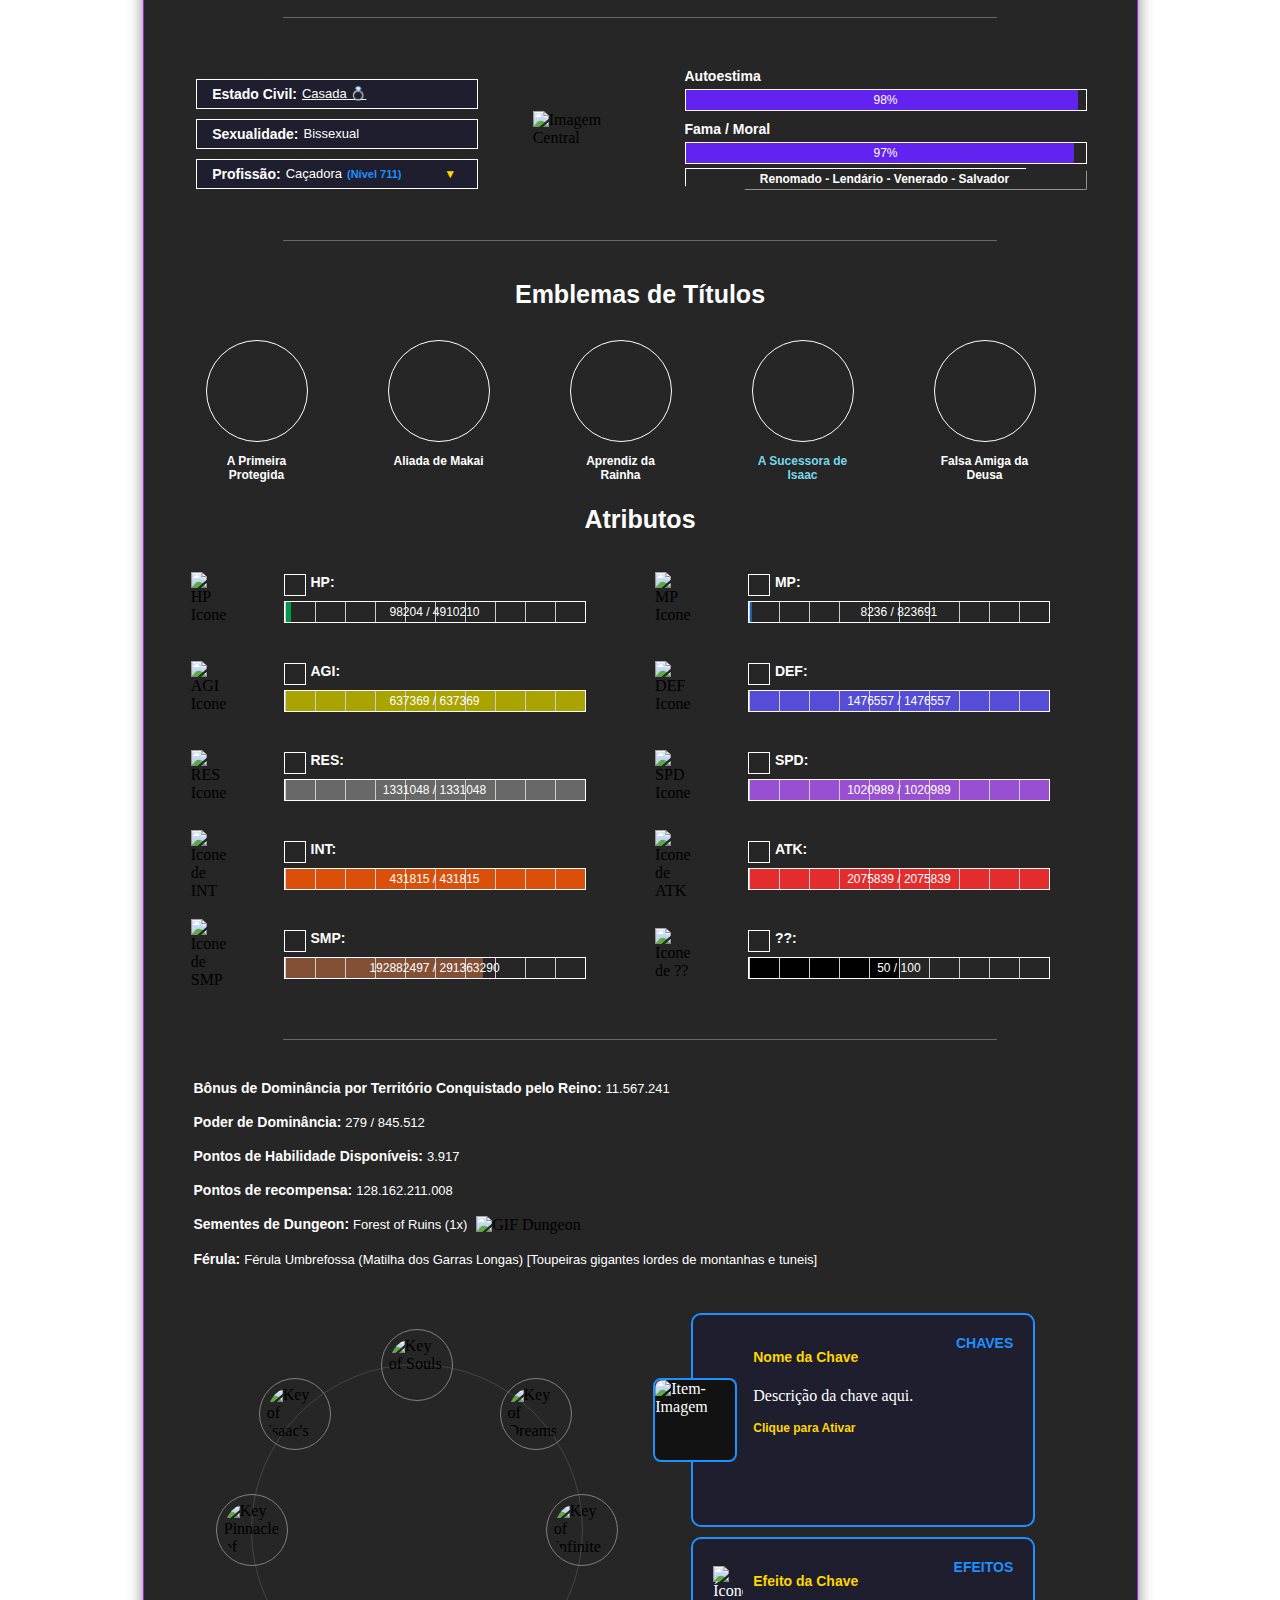
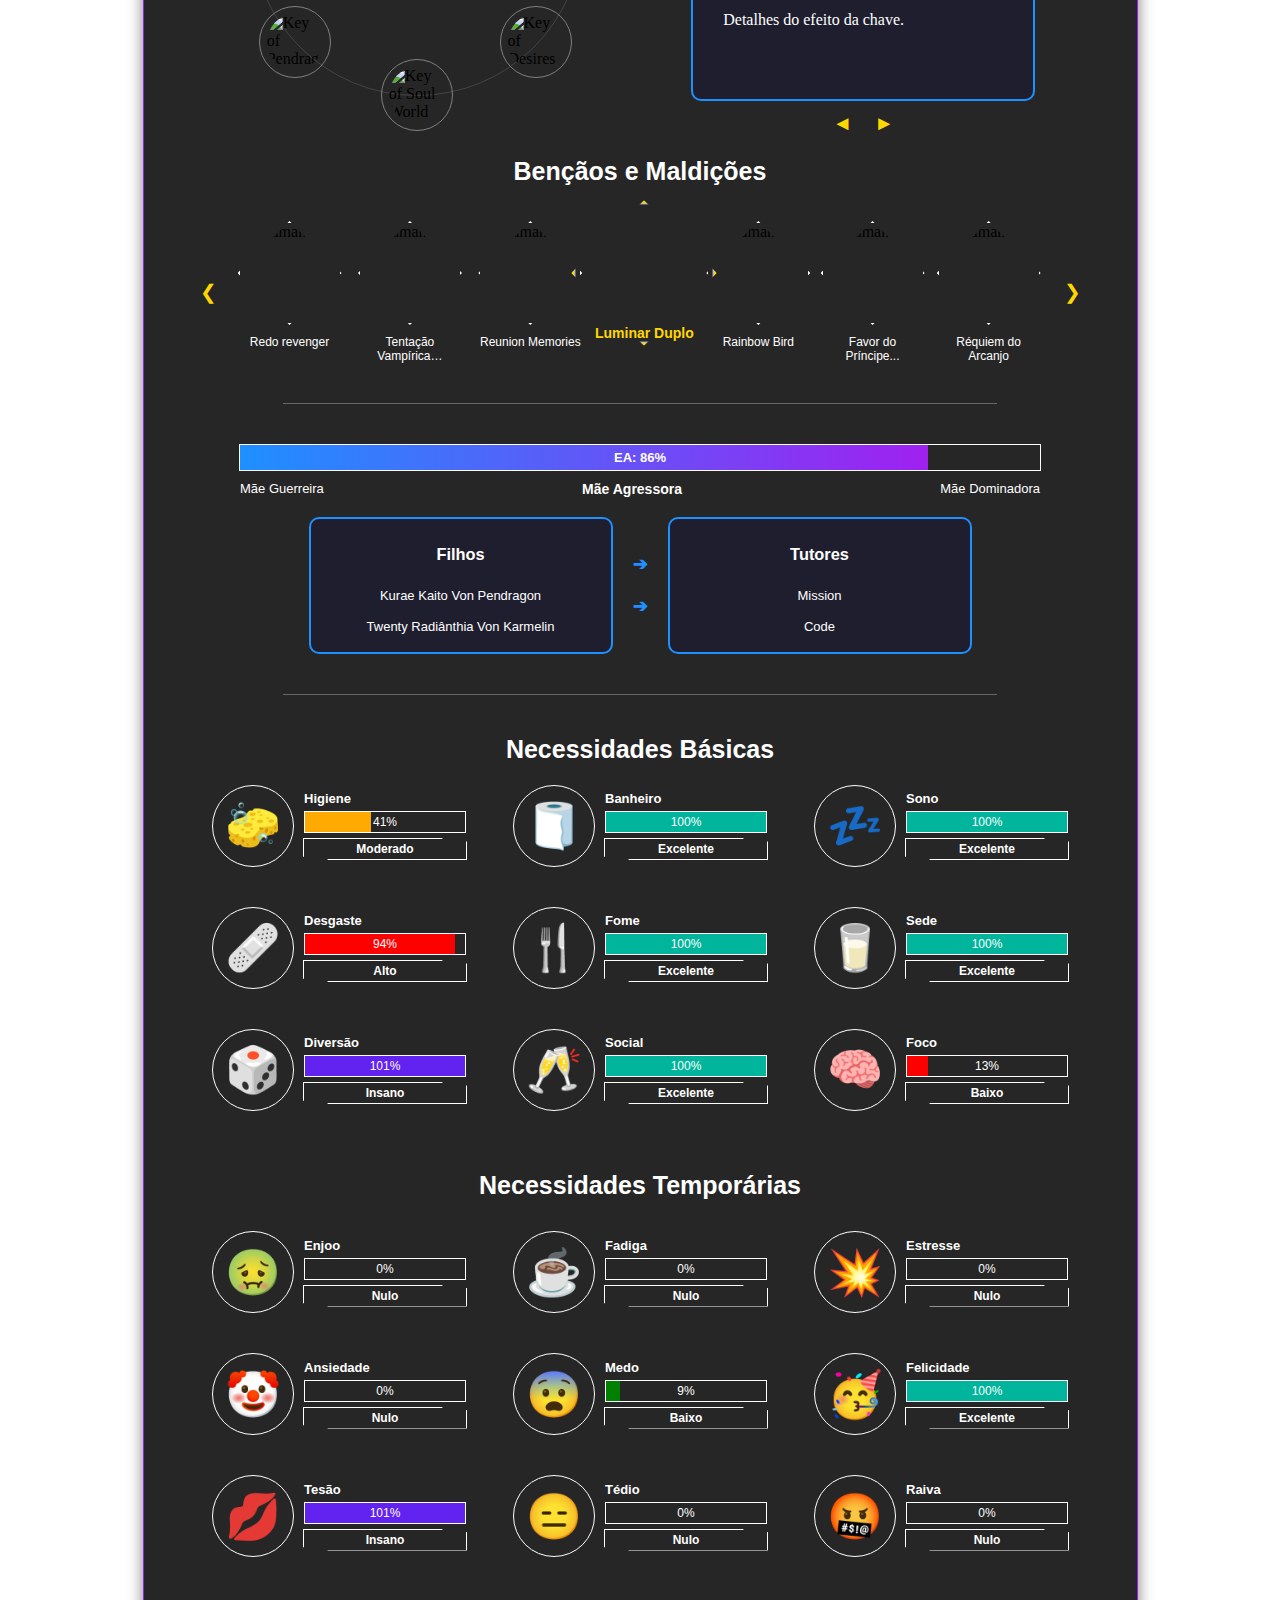
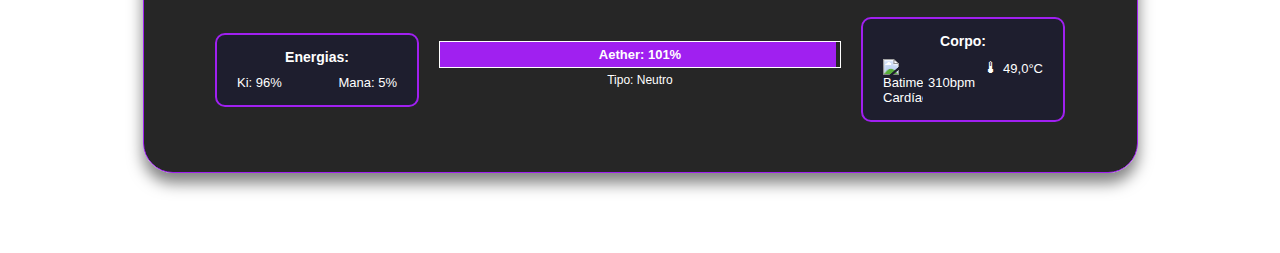
==== commit 6dd6254f: "Update index.html" ====
--- a/index.html
+++ b/index.html
@@ -514,8 +514,8 @@
             <!-- Informações 02 -->
             <p><span class="subtitulo">Bônus de Dominância por Território Conquistado pelo Reino:</span> <span class="texto">11.567.241</span></p>
             <p><span class="subtitulo">Poder de Dominância:</span> <span class="texto">279 / 845.512</span></p>
-            <p><span class="subtitulo">Pontos de Habilidade Disponíveis:</span> <span class="texto">592</span></p>
-            <p><span class="subtitulo">Pontos de recompensa:</span> <span class="texto">15.089.321.296</span></p>
+            <p><span class="subtitulo">Pontos de Habilidade Disponíveis:</span> <span class="texto">3.917</span></p>
+            <p><span class="subtitulo">Pontos de recompensa:</span> <span class="texto">128.162.211.008</span></p>
             <p><span class="subtitulo">Sementes de Dungeon:</span> 
                <span class="texto">Forest of Ruins (1x)</span>
                <span class="gif-dungeon">
@@ -1191,11 +1191,11 @@
                     <div class="info-energia">
                         <div class="bpm-info">
                             <img src="https://github.com/Cueinhah/Painel-de-Buffy/blob/main/assets/Recursos/heartbeat.gif?raw=true" alt="Batimentos Cardíacos" class="gif-bpm">
-                            <span>412bpm</span>
+                            <span>310bpm</span>
                         </div>
                         <div class="temperatura-info">
                             <span class="temperatura-icone">🌡</span>
-                            <span>63,1°C</span>
+                            <span>49,0°C</span>
                         </div>
                         </div>
                     </div>
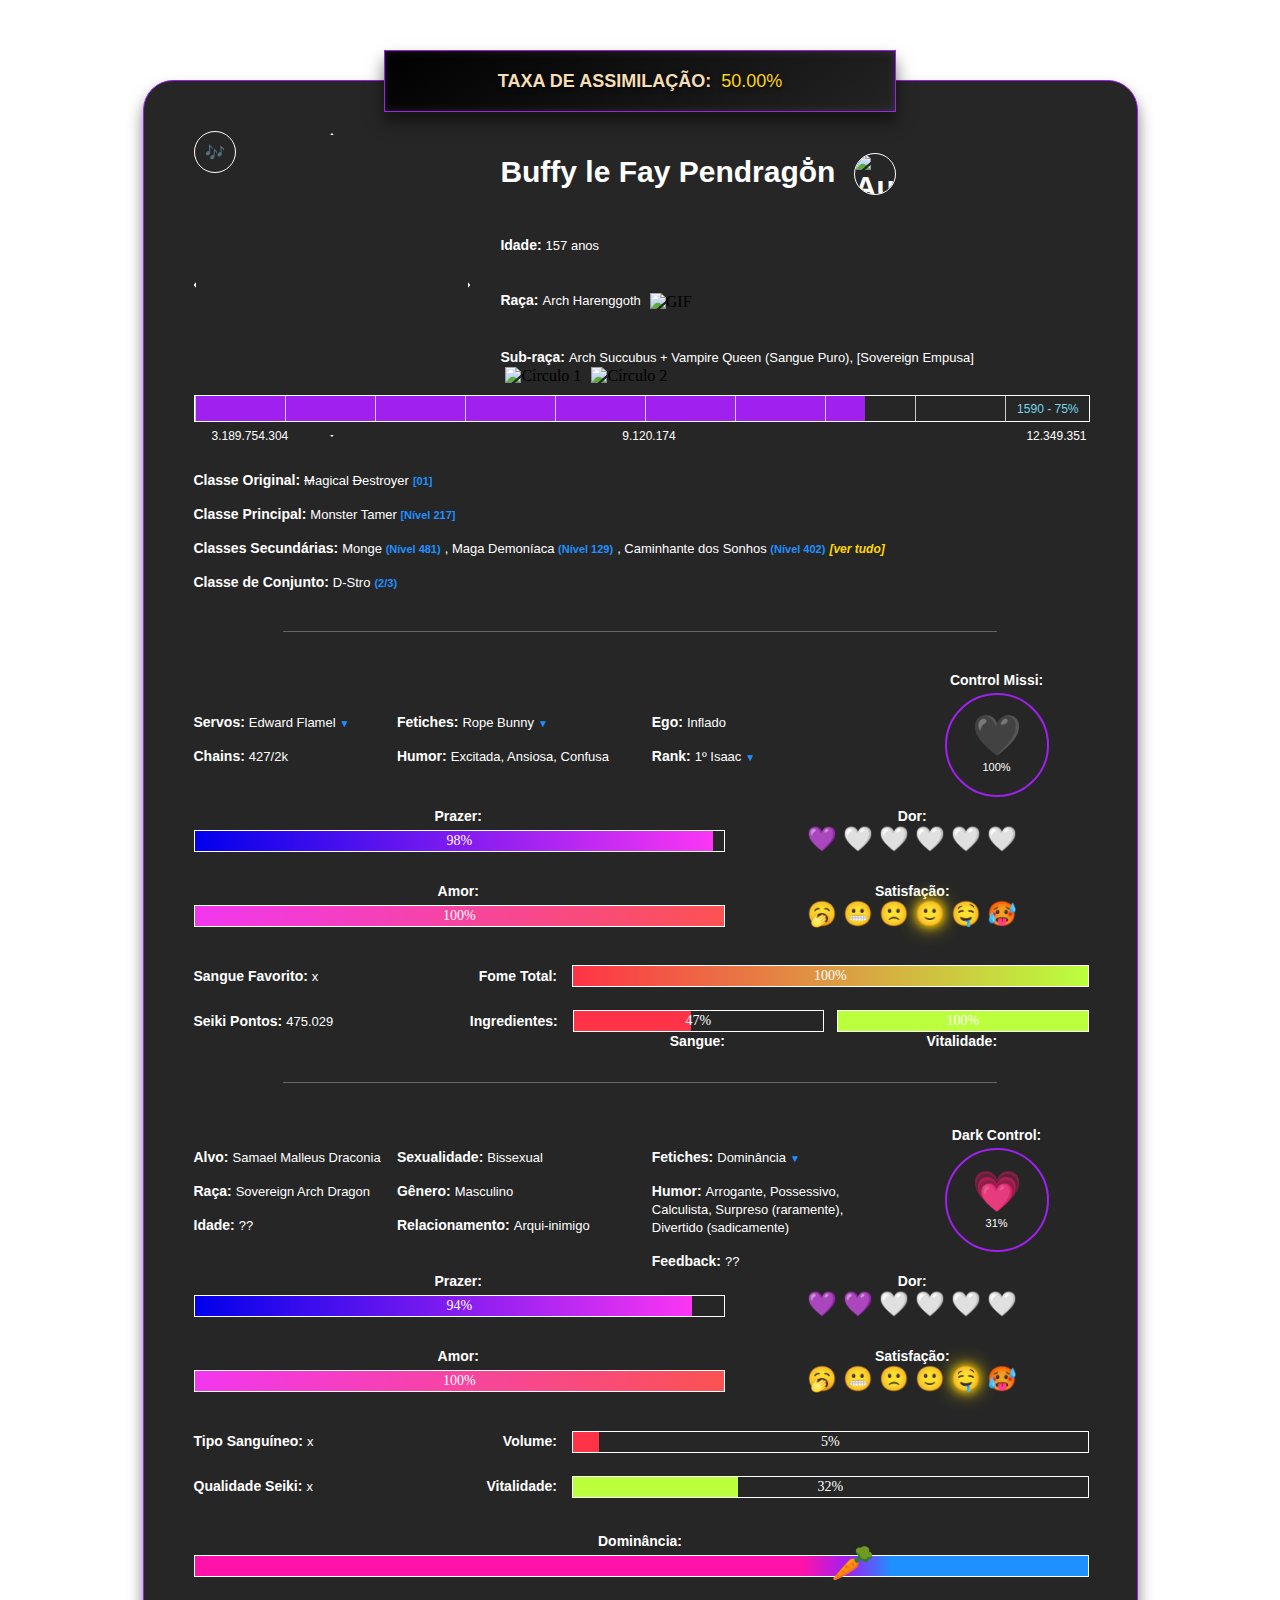
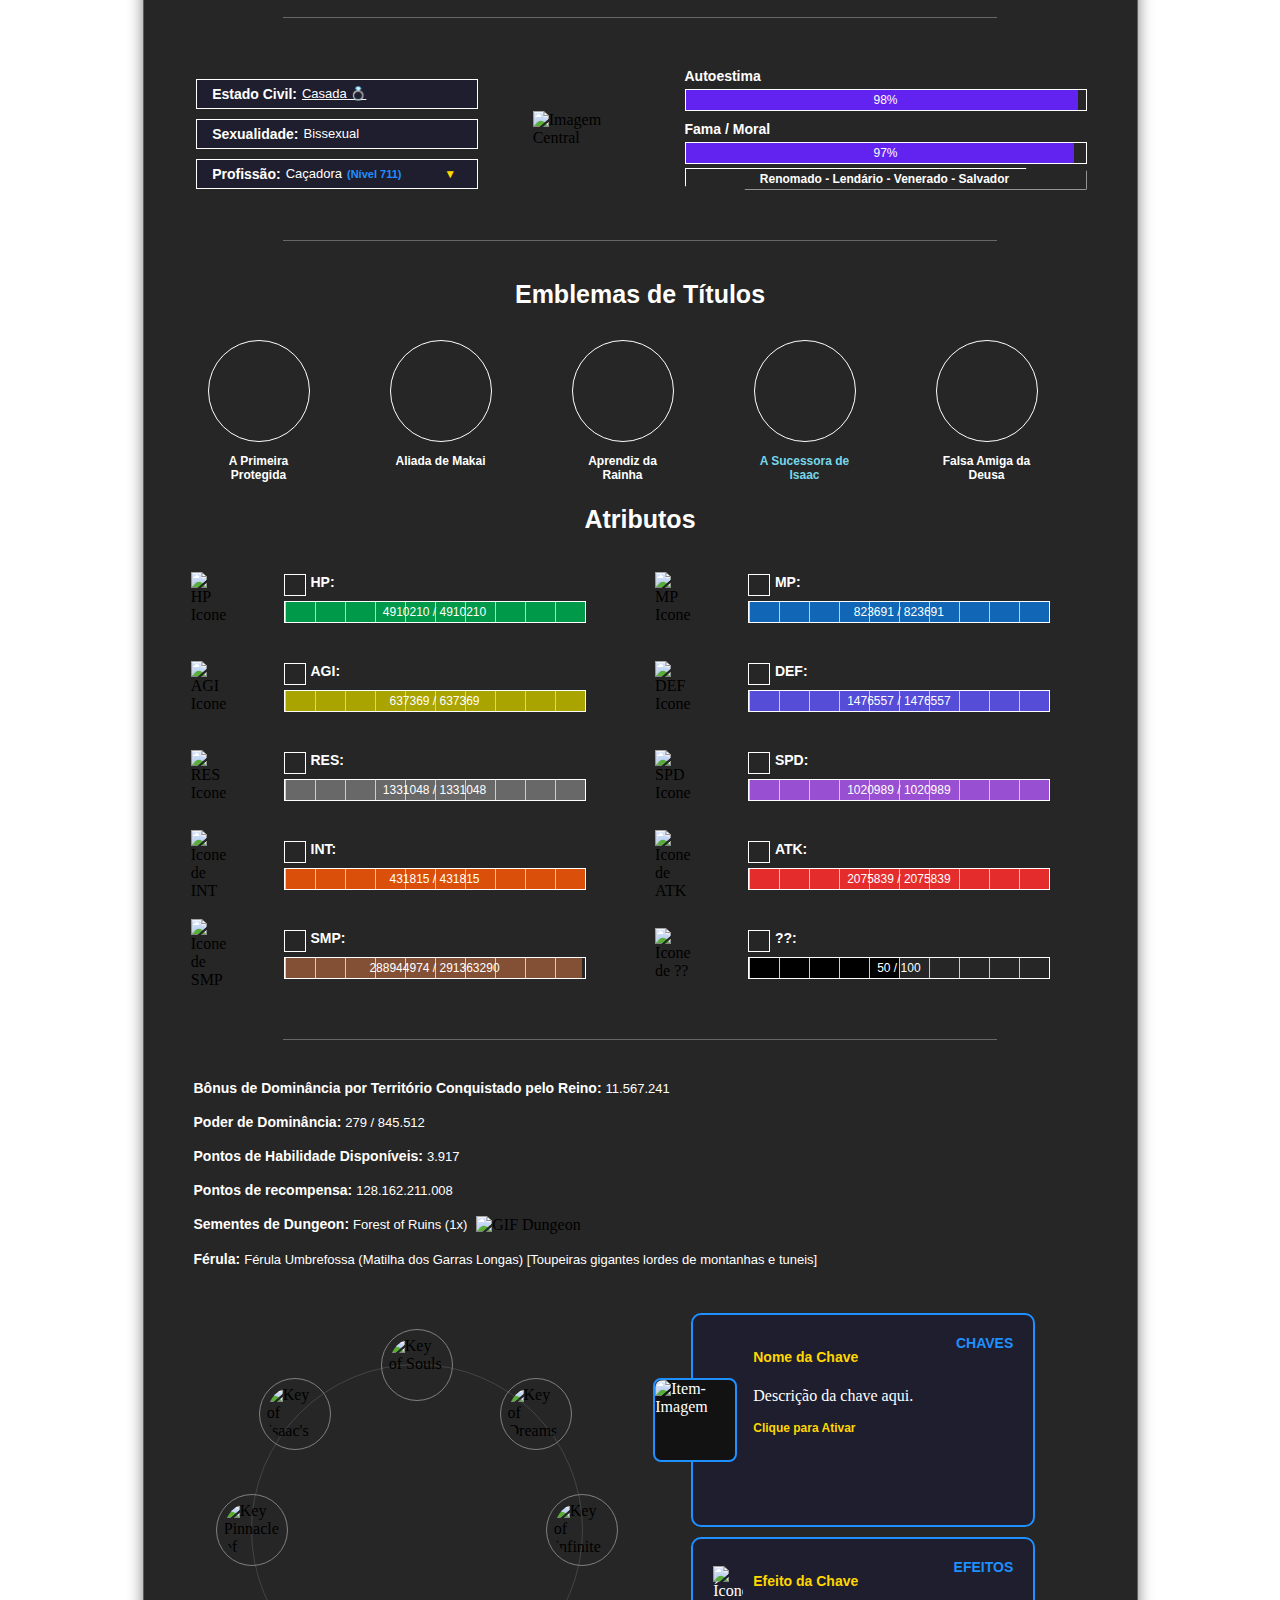
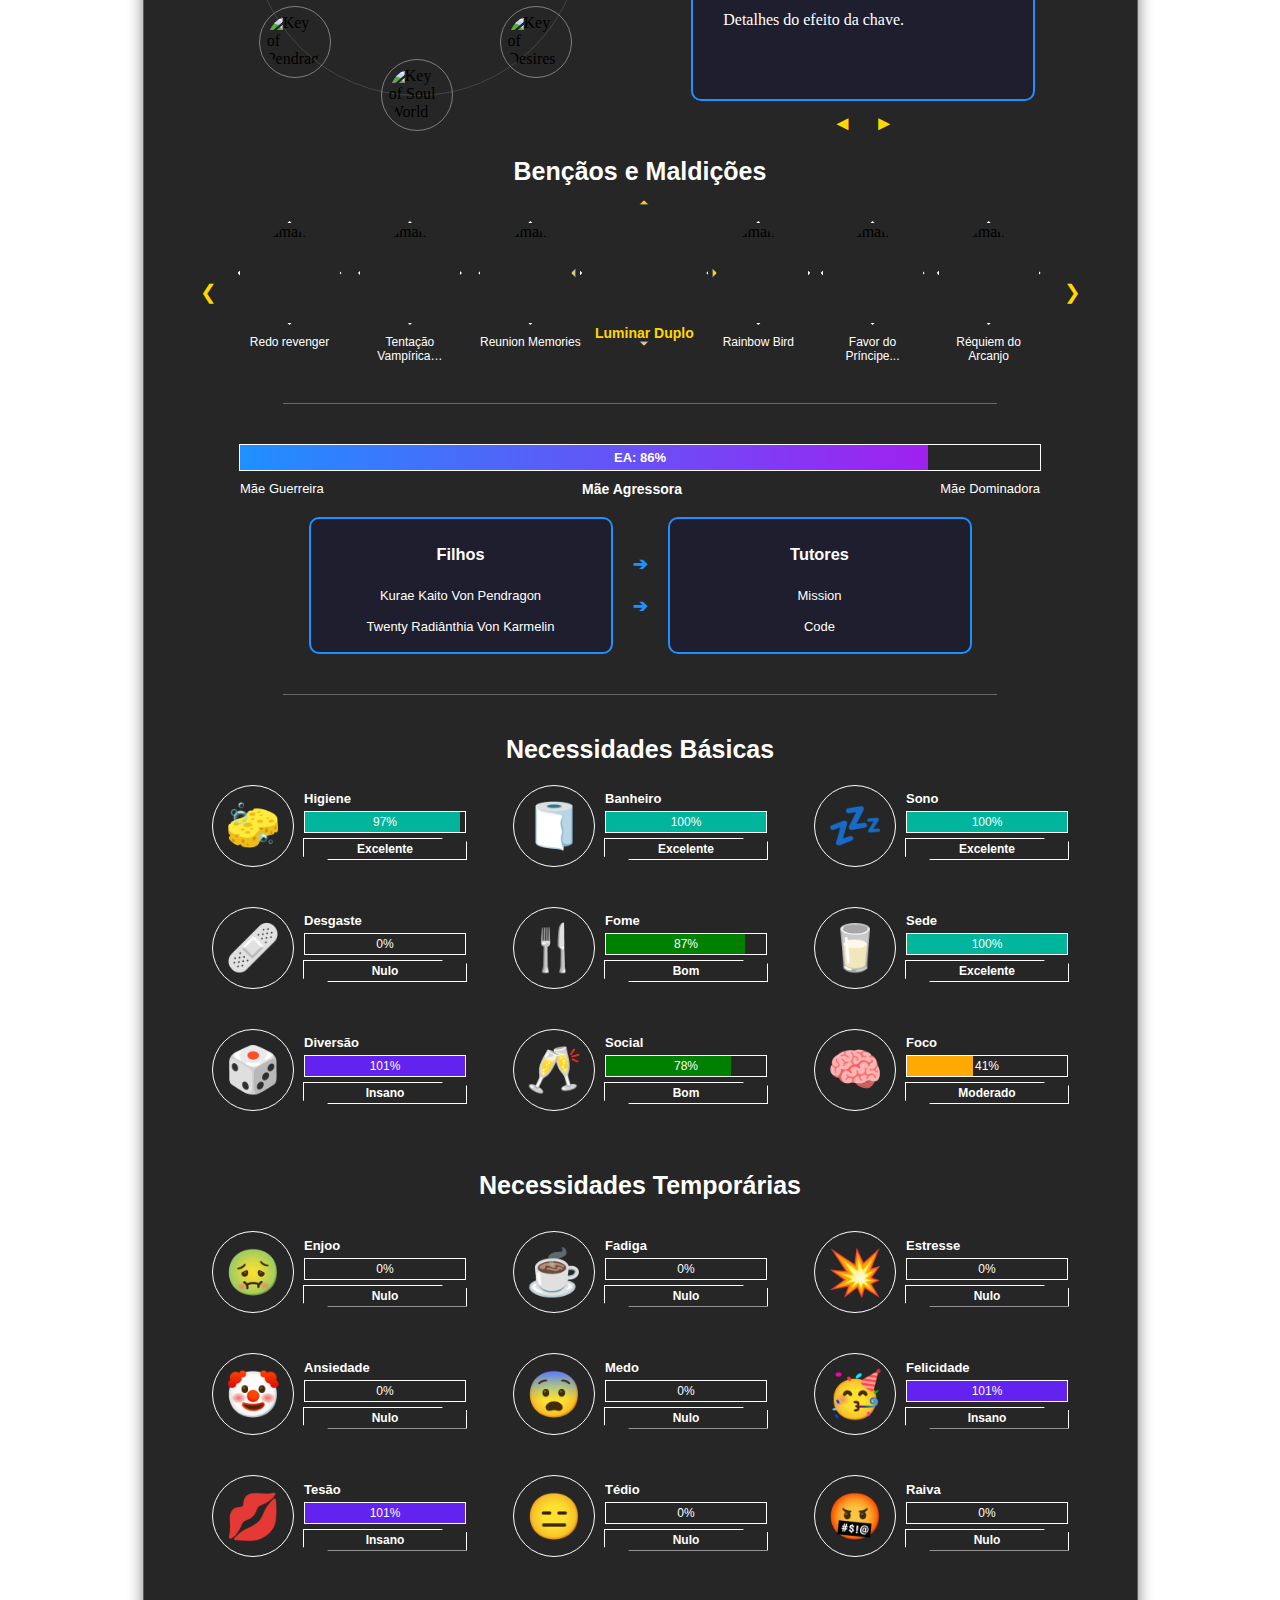
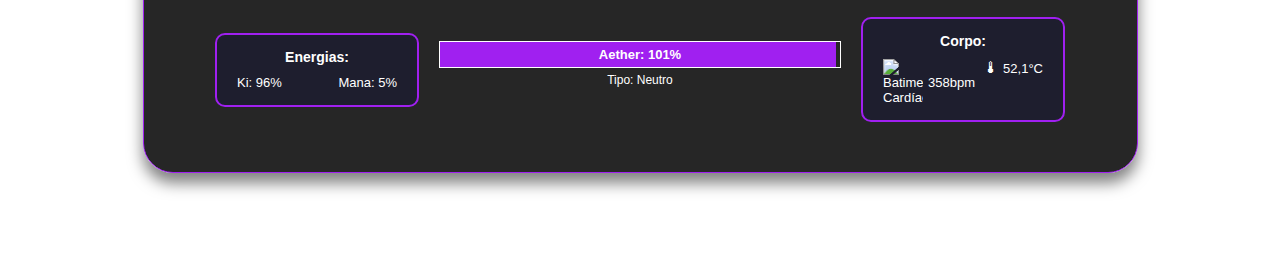
==== commit a993bc34: "Update index.html" ====
--- a/index.html
+++ b/index.html
@@ -1191,11 +1191,11 @@
                     <div class="info-energia">
                         <div class="bpm-info">
                             <img src="https://github.com/Cueinhah/Painel-de-Buffy/blob/main/assets/Recursos/heartbeat.gif?raw=true" alt="Batimentos Cardíacos" class="gif-bpm">
-                            <span>310bpm</span>
+                            <span>358bpm</span>
                         </div>
                         <div class="temperatura-info">
                             <span class="temperatura-icone">🌡</span>
-                            <span>49,0°C</span>
+                            <span>52,1°C</span>
                         </div>
                         </div>
                     </div>
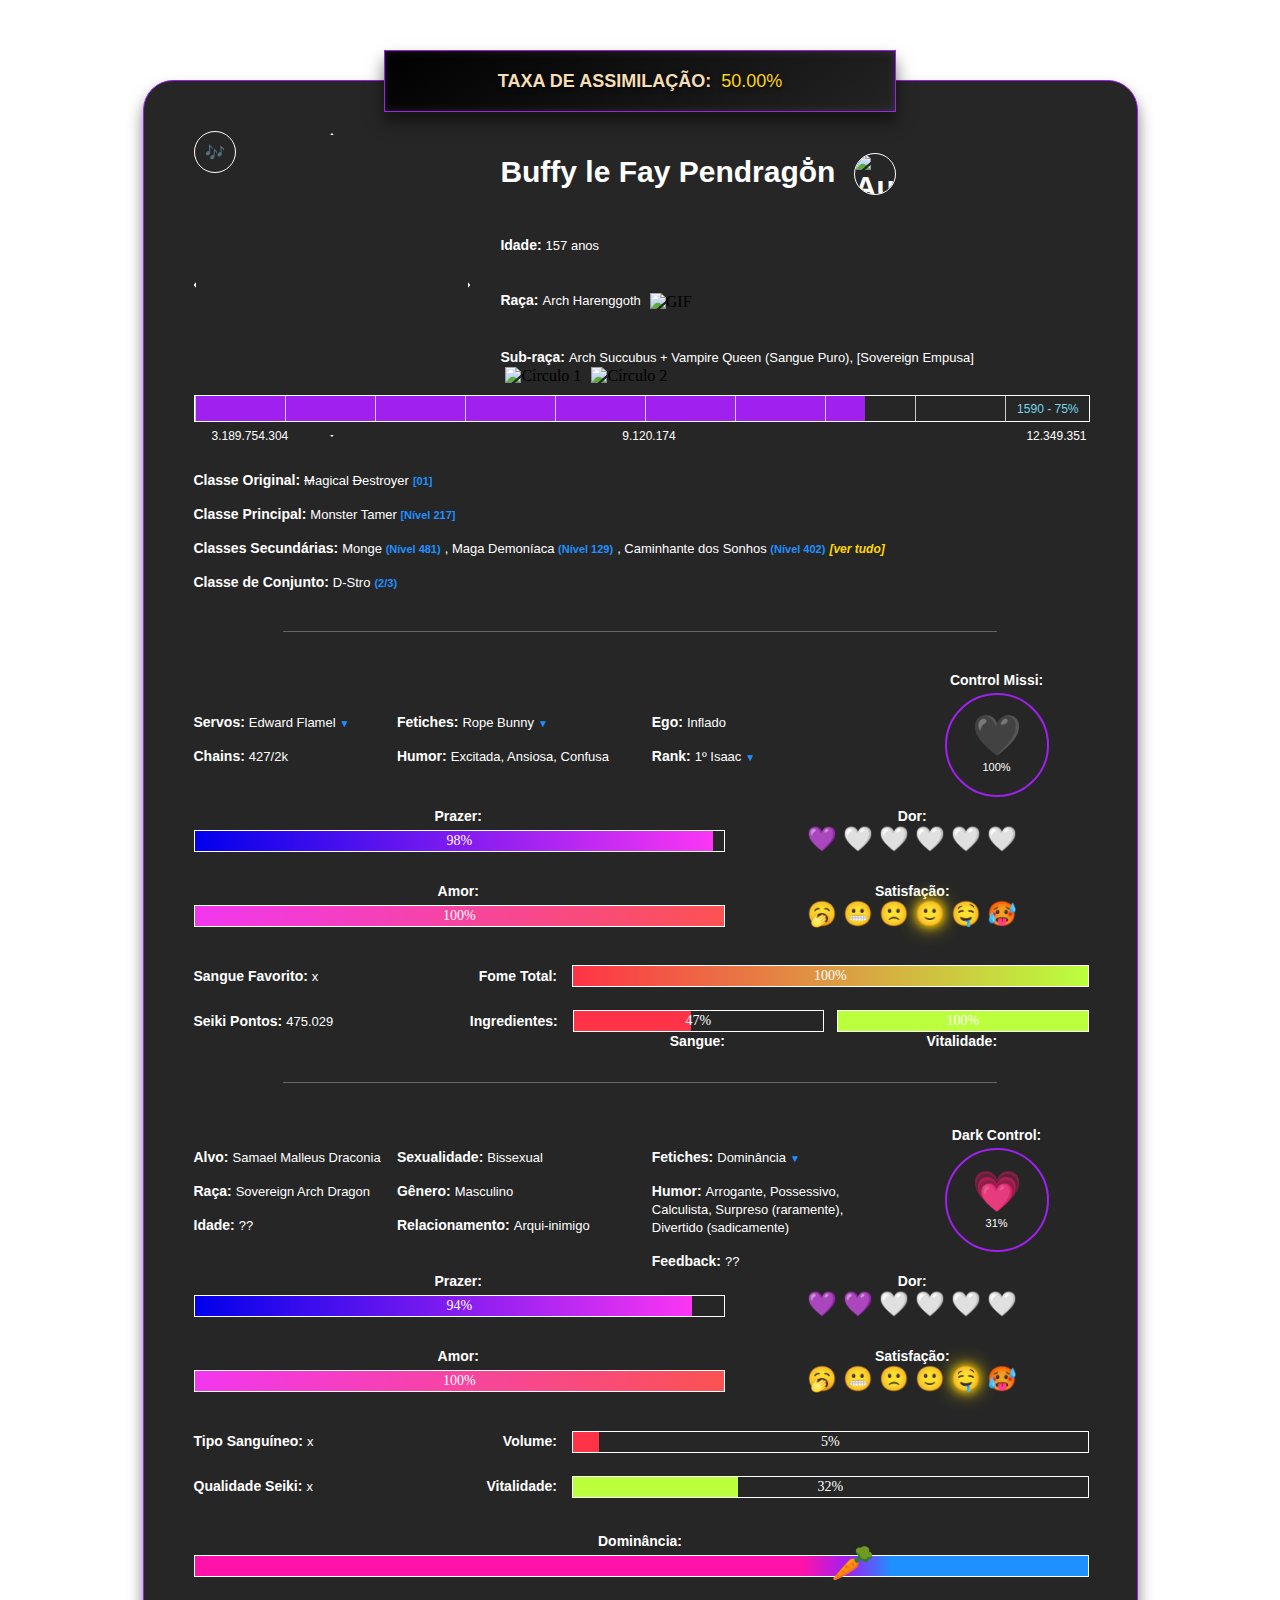
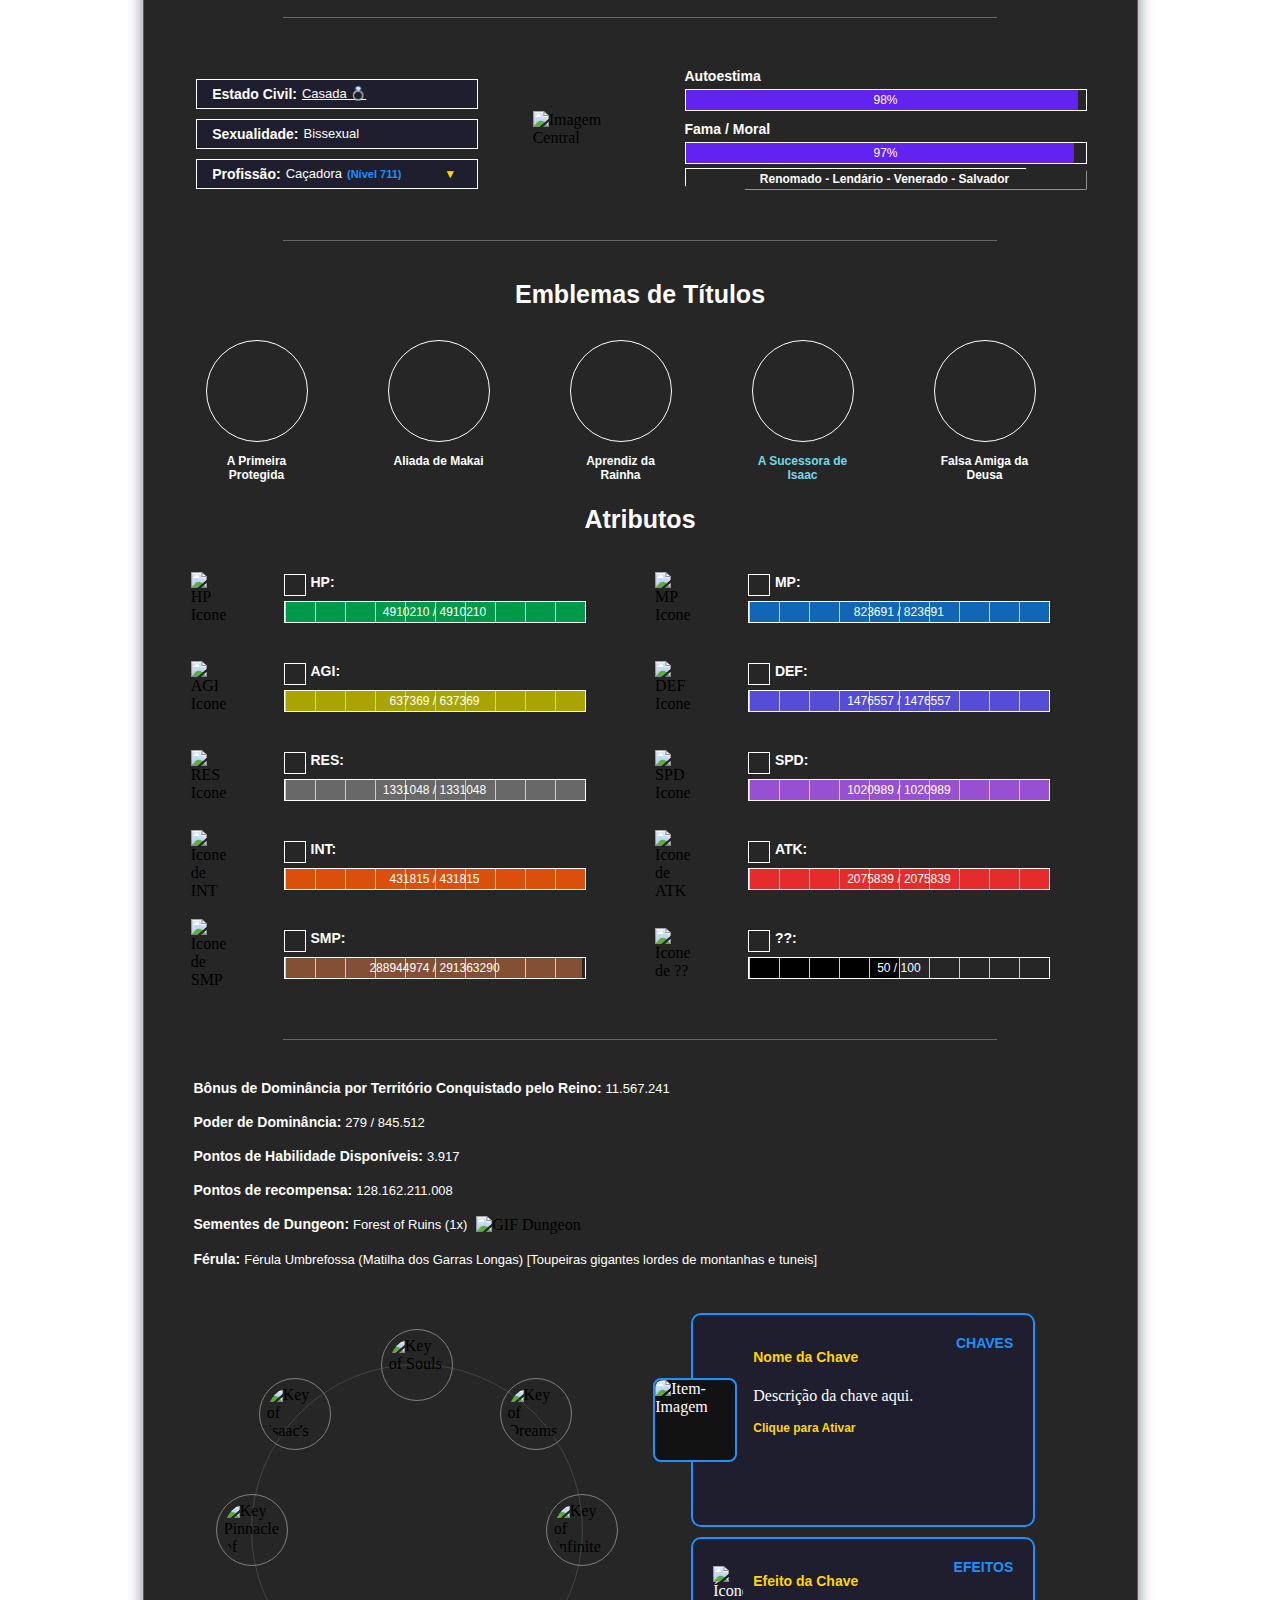
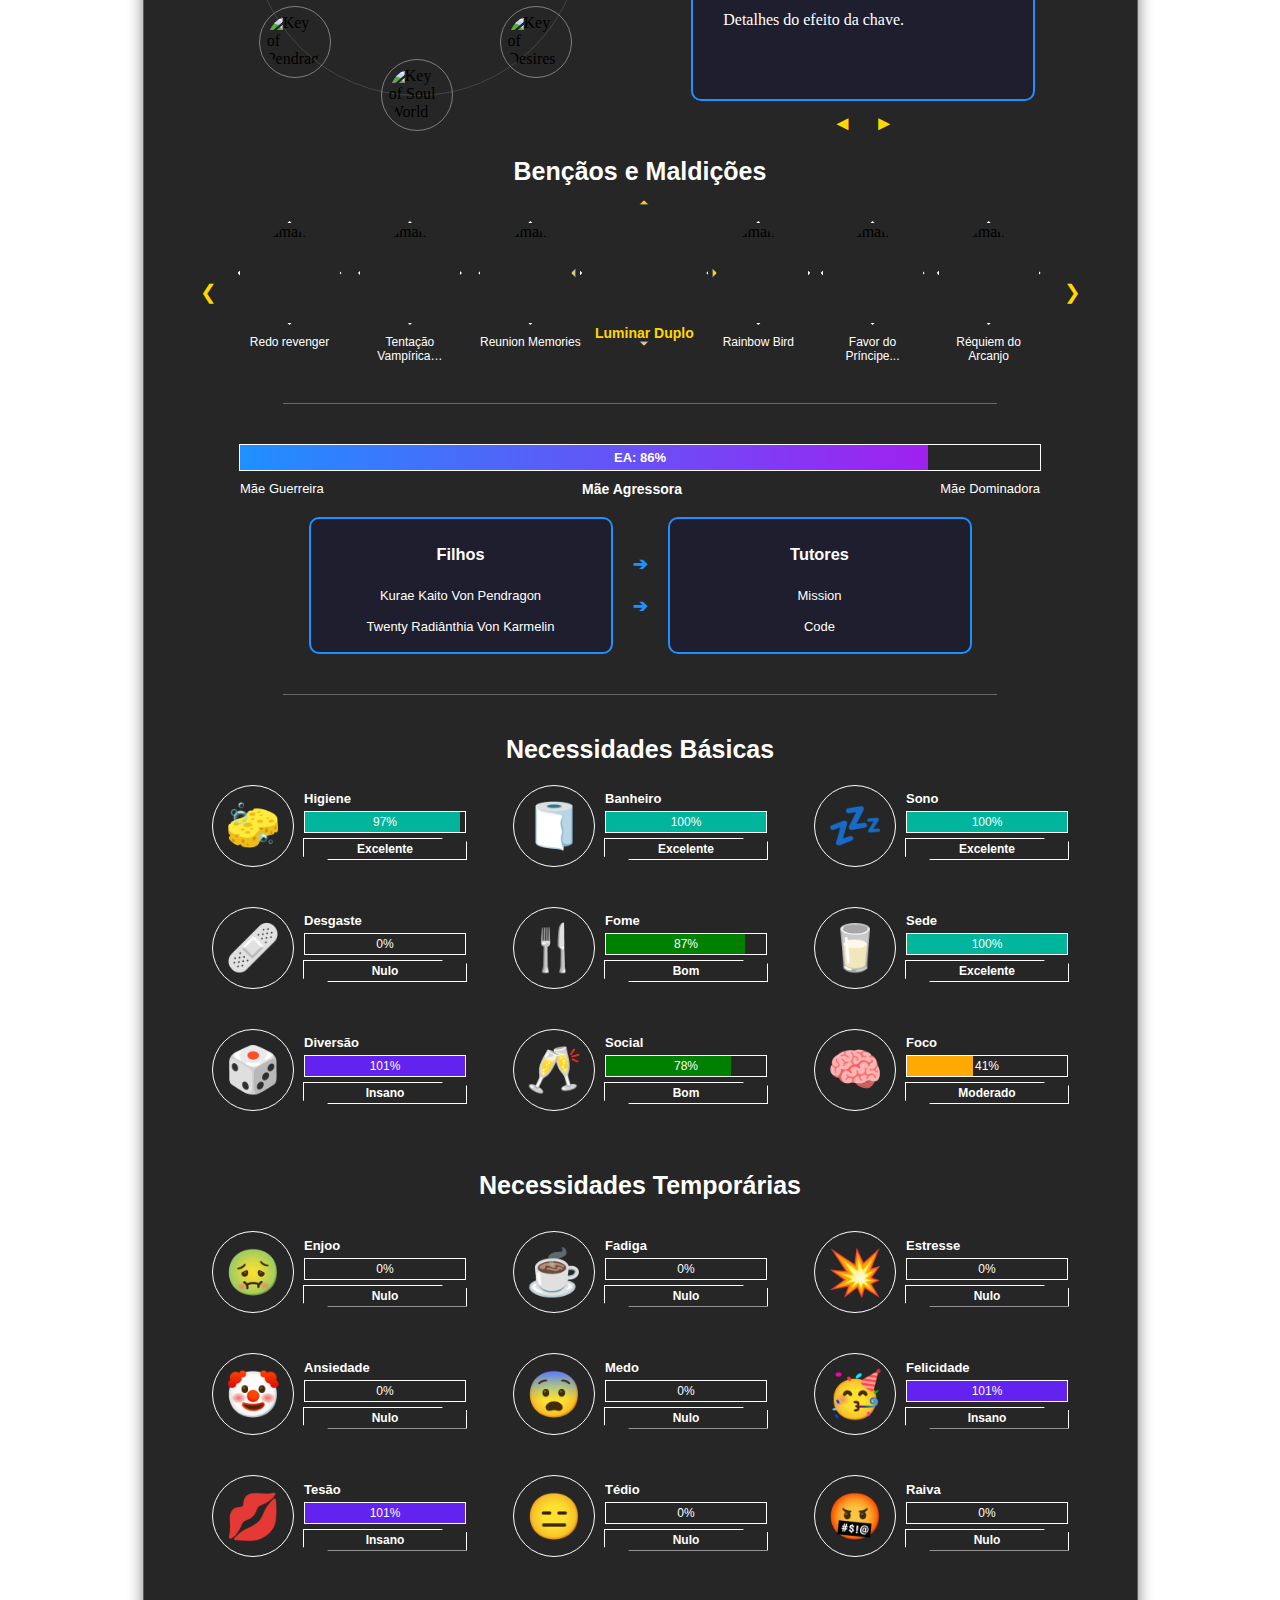
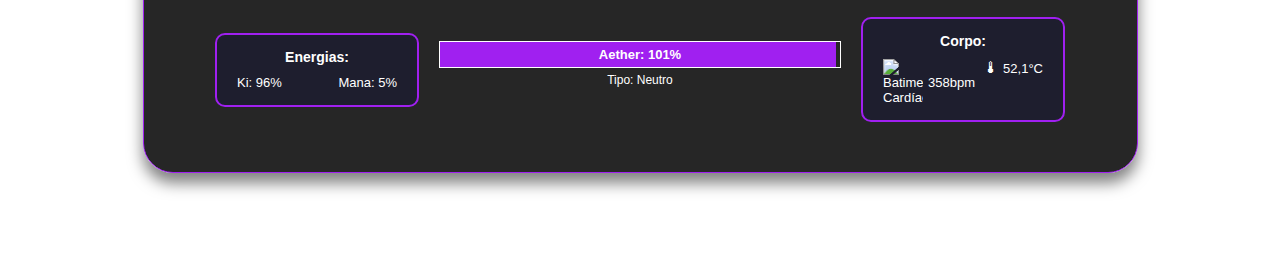
==== commit 0db6c2ab: "Update index.html" ====
--- a/index.html
+++ b/index.html
@@ -1180,7 +1180,7 @@
                 <div class="bloco-barra">
                     <div class="barra-aether">
                         <div class="preenchimento-aether" id="preenchimentoAether"></div>
-                        <span class="texto-barra-aether" id="textoAether">Aether: 101%</span>
+                        <span class="texto-barra-aether" id="textoAether">Aether: 92%</span>
                     </div>
                     <p class="tipo-aether">Tipo: Neutro</p>
                 </div>
